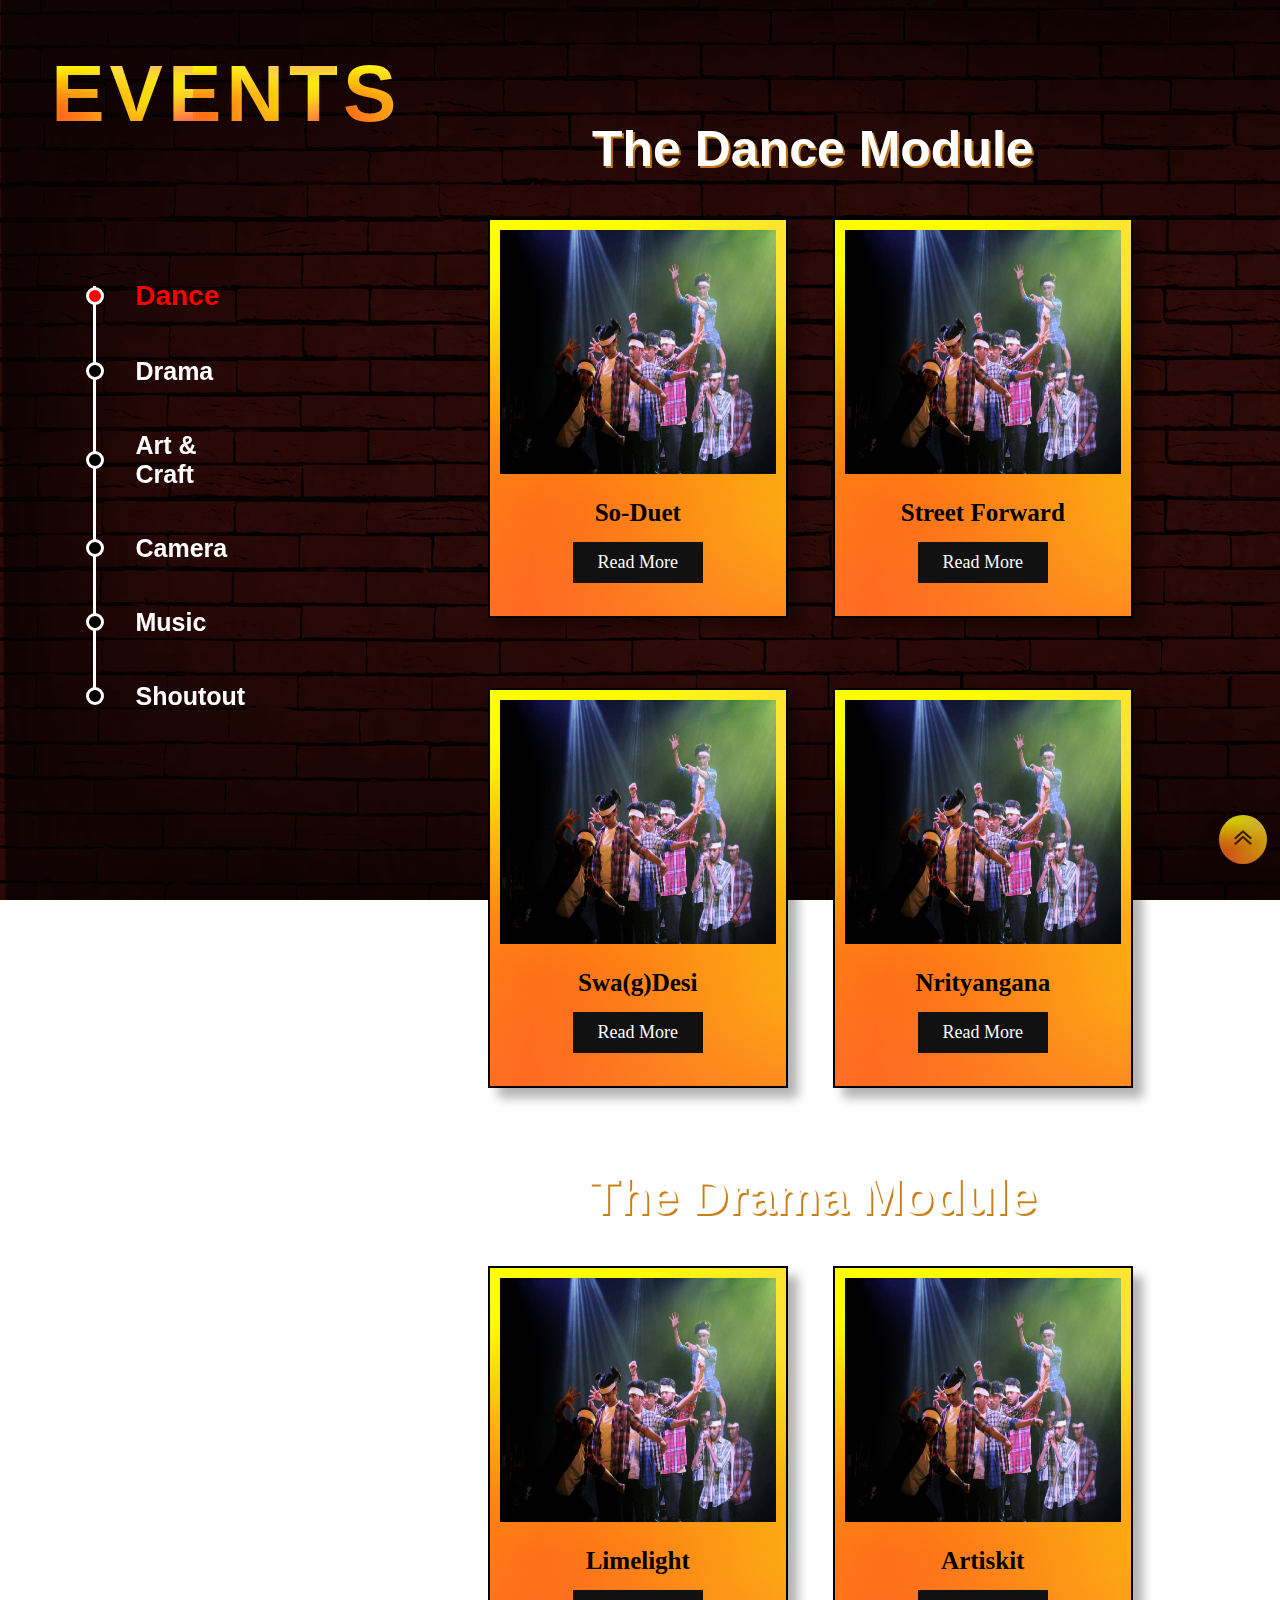
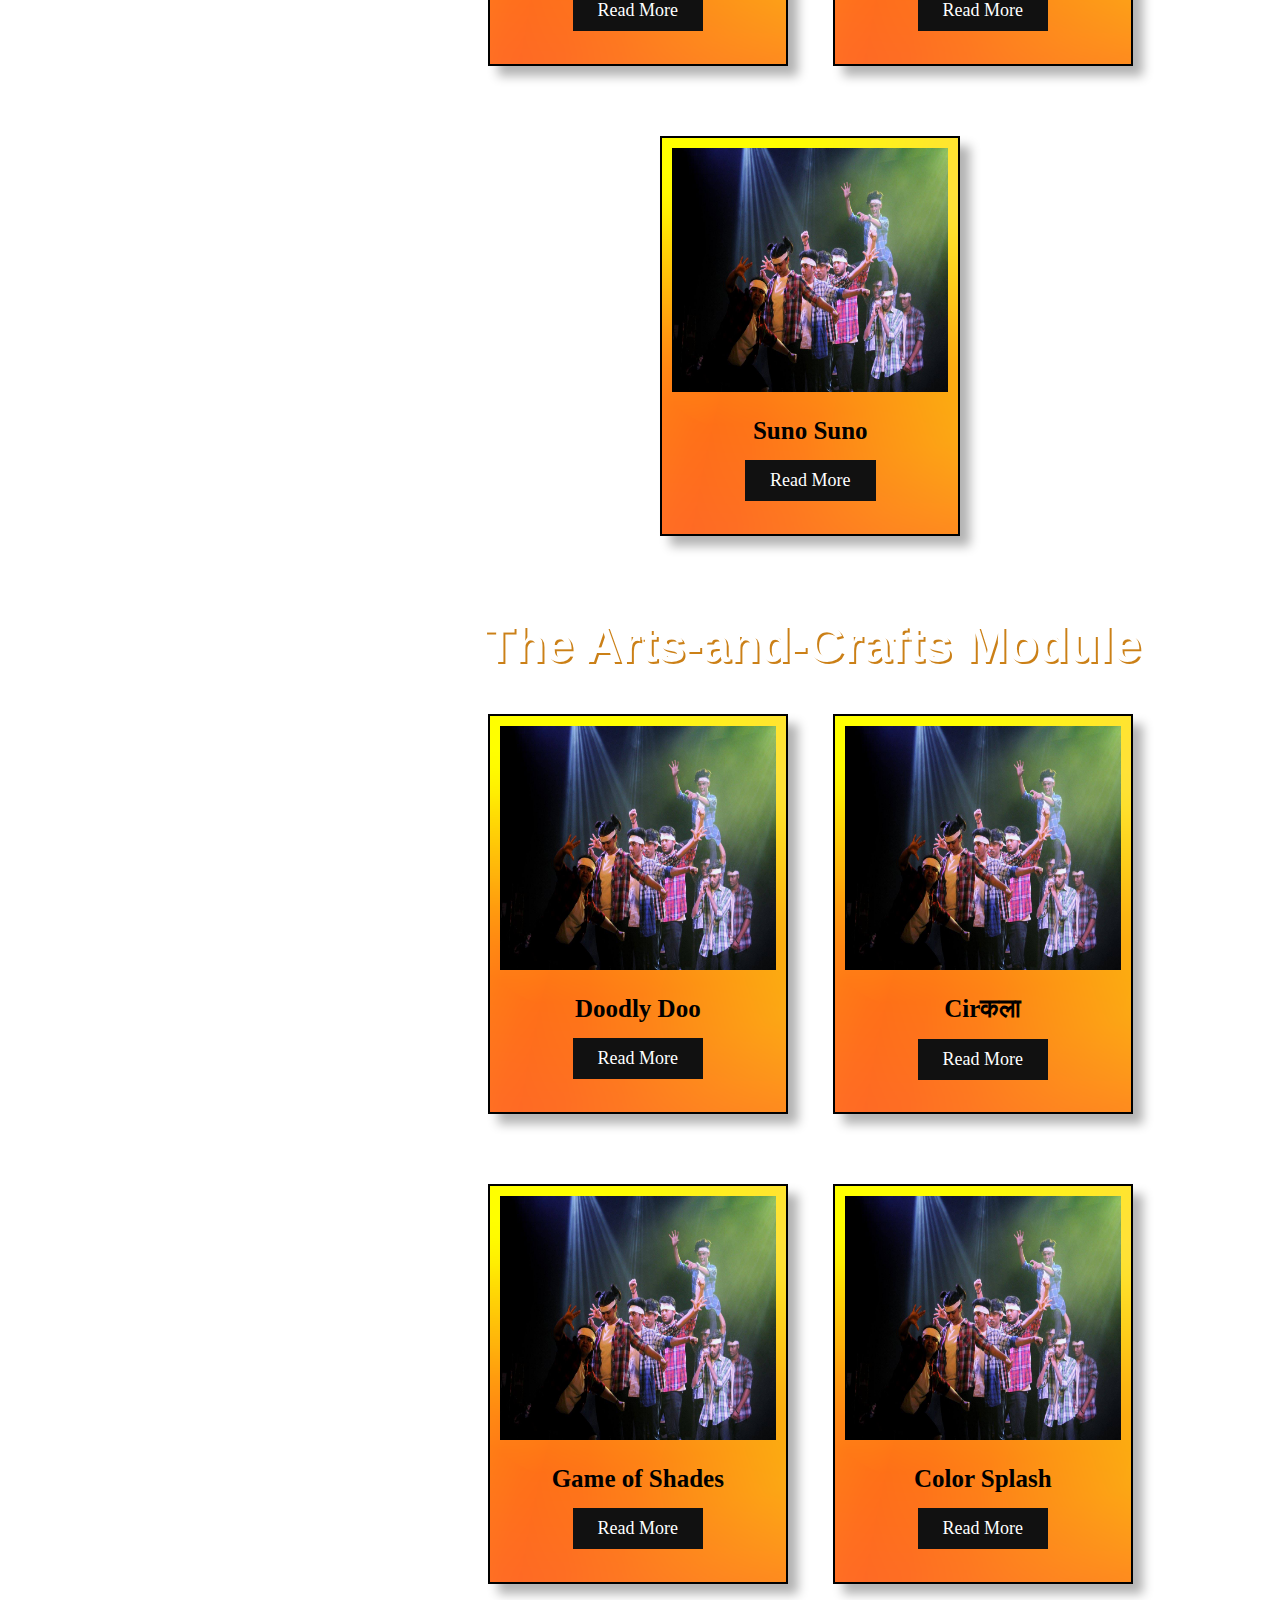
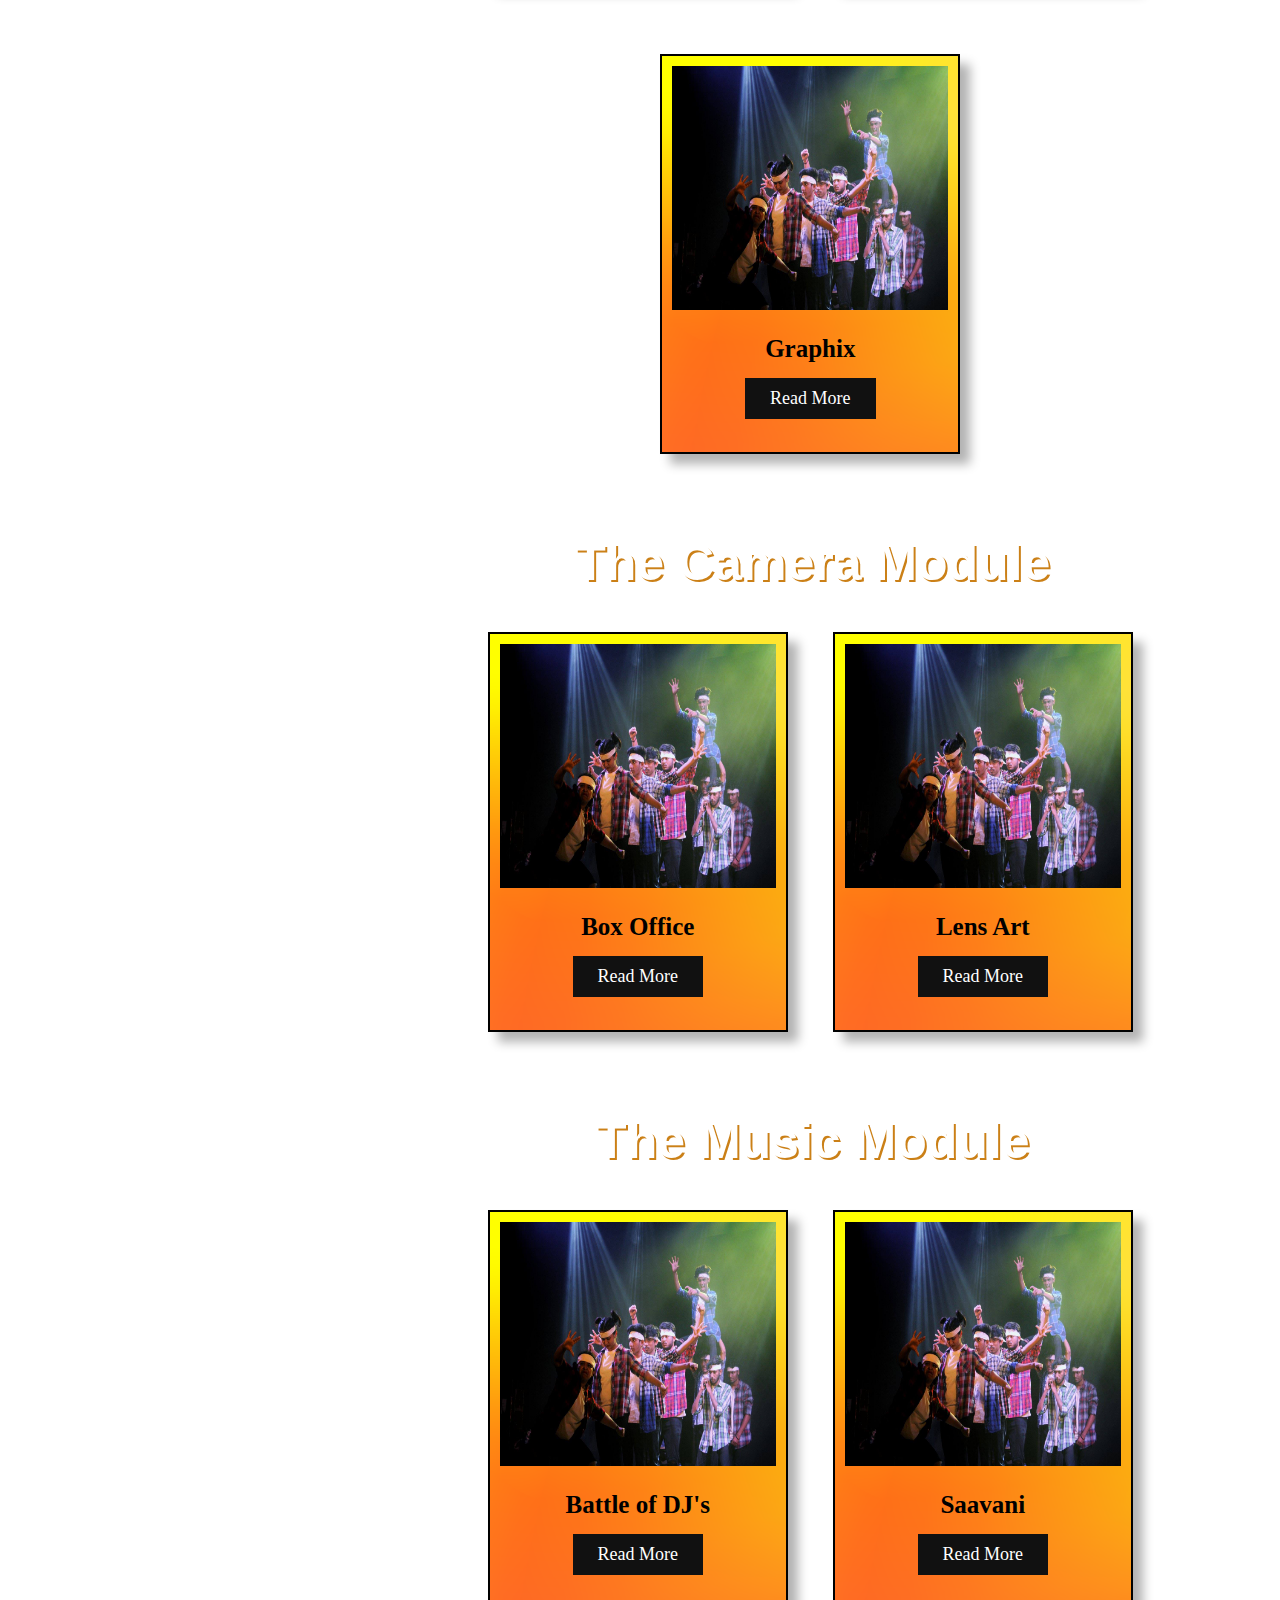
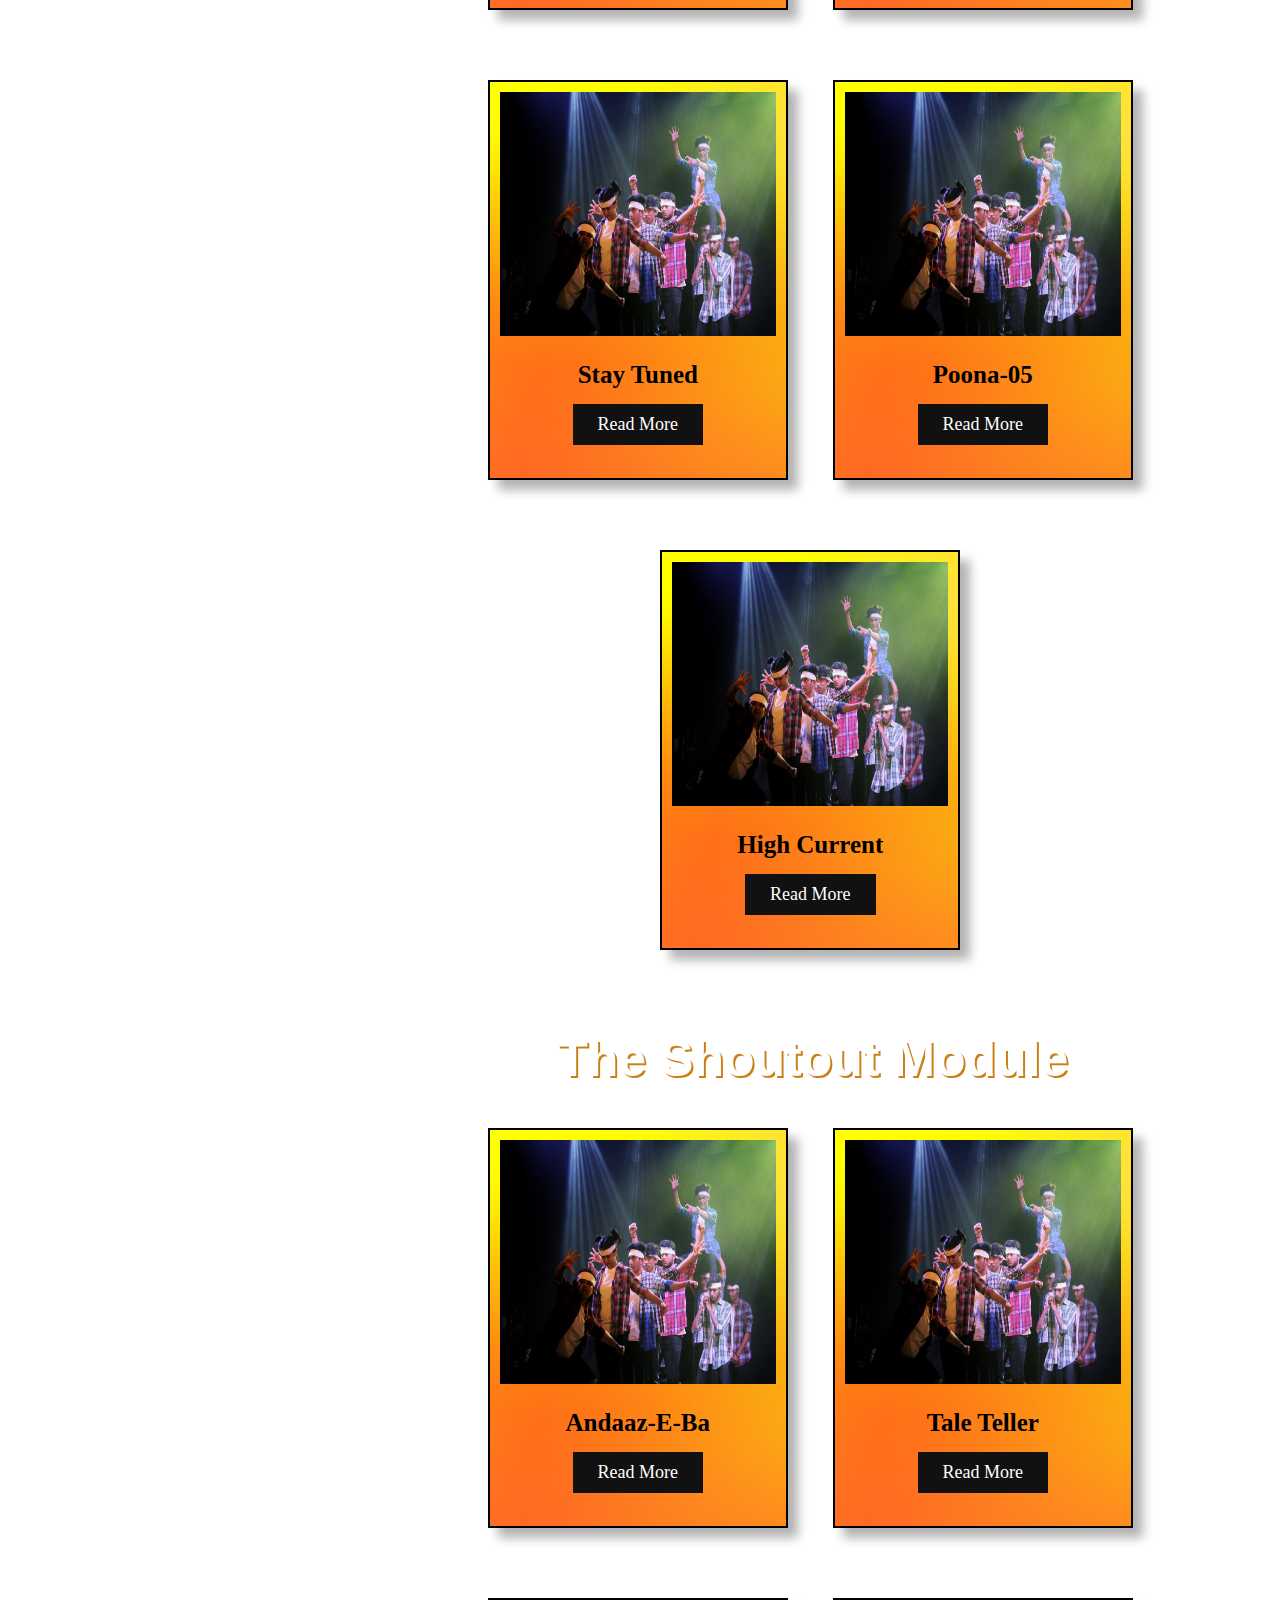
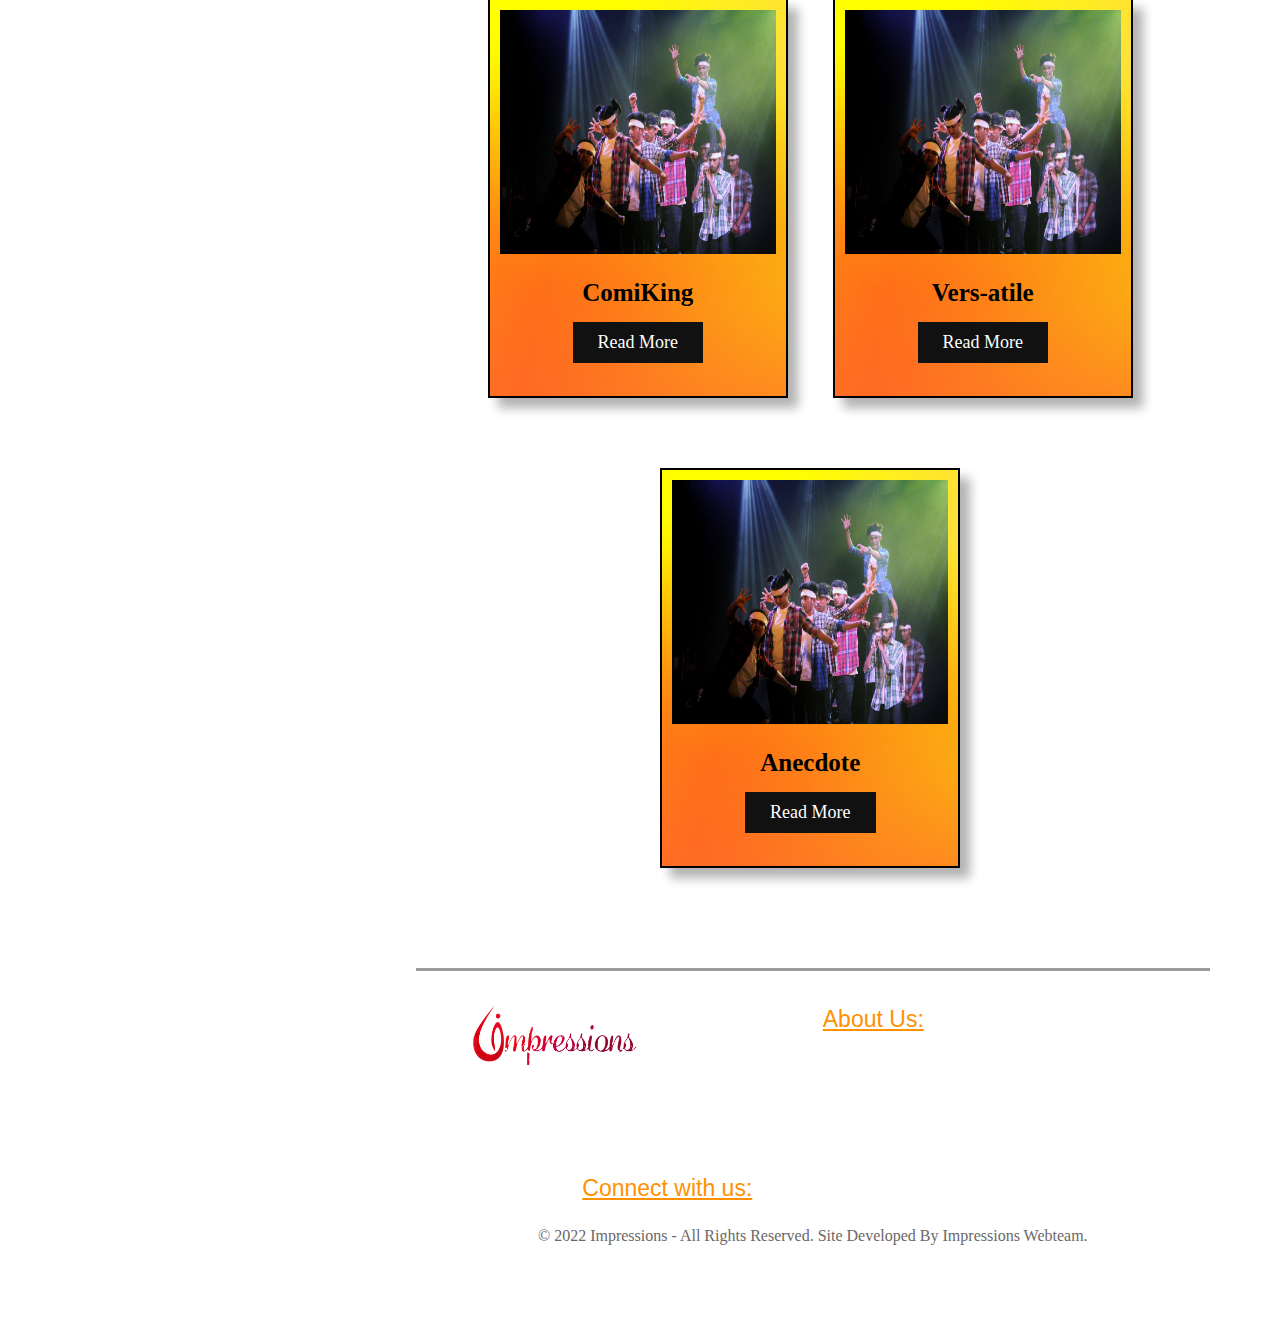
==== index.html @ 84271acc "adeed footer" ====
<!DOCTYPE html>
<html lang="en">

<head>
    <meta charset="UTF-8">
    <meta http-equiv="X-UA-Compatible" content="IE=edge">
    <meta name="viewport" content="width=device-width, initial-scale=1.0">
    <script src="jsFiles/jq.js"></script>
    <title>Events | Impressions'22 | COEP Tech</title>
    <link rel="stylesheet" href="cssFiles/preloader.css">
    <link rel="stylesheet" href="cssFiles/bg_style.css">
    <link rel="stylesheet" href="cssFiles/goToTop.css">
    <link rel="stylesheet" href="cssFiles/popup_slider.css">
</head>

<body>
    <div id="holder"></div>
    <div id="preloadLeft" class="hiding hide">
        <div class="backdrop"></div>
        <img id="fest_logo" src="images/only_logo-1.png" alt="F">
        <div class="stage_highlight"></div>
        <div class="spotlight_swivel">
            <div class="lamp"></div>
            <div class="spotlight"></div>
        </div>
        <div class="stage_floor"></div>
    </div>

    <script>
        var preeloader = document.getElementById("preloadLeft");

        window.addEventListener("load", function () {
            preeloader.style.display = "none";
        })
    </script>

    <main>
        <div class="top" id="scrollbtn" onclick="scrollToTop()">
            <img src="images/arrow-top.png" alt="" class="arrowTop">
        </div>
        <div class="leftContainer" id="blur1">
            <h1 class="titleText">EVENTS</h1>
            <div class="modules">
                <nav>
                    <ul>
                        <a href="#m1">
                            <li class="active navItm nitem1">Dance</li>
                        </a>
                        <a href="#m2">
                            <li class="navItm nitem2">Drama</li>
                        </a>
                        <a href="#m3">
                            <li class="navItm nitem3">Art & Craft</li>
                        </a>
                        <a href="#m4">
                            <li class="navItm nitem4">Camera</li>
                        </a>
                        <a href="#m5">
                            <li class="navItm nitem5">Music</li>
                        </a>
                        <a href="#m6">
                            <li class="navItm nitem6">Shoutout</li>
                        </a>
                    </ul>
                </nav>
            </div>
        </div>
        <div class="rightContainer" id="blur2">

            <div class="danceContainer">
                <p class="m4nav" id="m1"></p>
                <h1 class="modTitle">The Dance Module</h1>
                <div class="dance" id="dance">
                    <div class="card">
                        <div class="cardContent">
                            <img src="images/m2.jpg" alt="">
                            <h2>So-Duet</h2>
                            <div onclick="togglePopup(this.id)" id="SD">Read More</div>
                        </div>
                    </div>
                    <div class="card">
                        <div class="cardContent">
                            <img src="images/m2.jpg" alt="">
                            <h2>Street Forward</h2>
                            <div onclick="togglePopup(this.id)" id="SF">Read More</div>
                        </div>
                    </div>
                    <div class="card">
                        <div class="cardContent">
                            <img src="images/m2.jpg" alt="">
                            <h2>Swa(g)Desi</h2>
                            <div onclick="togglePopup(this.id)" id="SW">Read More</div>
                        </div>
                    </div>
                    <div class="card">
                        <div class="cardContent">
                            <img src="images/m2.jpg" alt="">
                            <h2>Nrityangana</h2>
                            <div onclick="togglePopup(this.id)" id="NG">Read More</div>
                        </div>
                    </div>
                </div>
            </div>

            <div class="dramaContainer">
                <p class="m4nav" id="m2"></p>
                <h1 class="modTitle">The Drama Module</h1>
                <div class="drama" id="drama">
                    <div class="card">
                        <div class="cardContent">
                            <img src="images/m2.jpg" alt="">
                            <h2>Limelight</h2>
                            <div onclick="togglePopup(this.id)" id="LL">Read More</div>
                        </div>
                    </div>
                    <div class="card">
                        <div class="cardContent">
                            <img src="images/m2.jpg" alt="">
                            <h2>Artiskit</h2>
                            <div onclick="togglePopup(this.id)" id="AS">Read More</div>
                        </div>
                    </div>
                    <div class="card">
                        <div class="cardContent">
                            <img src="images/m2.jpg" alt="">
                            <h2>Suno Suno</h2>
                            <div onclick="togglePopup(this.id)" id="SS">Read More</div>
                        </div>
                    </div>
                </div>
            </div>

            <div class="ancContainer">
                <p class="m4nav" id="m3"></p>
                <h1 class="modTitle">The Arts-and-Crafts Module</h1>
                <div class="anc" id="anc">
                    <div class="card">
                        <div class="cardContent">
                            <img src="images/m2.jpg" alt="">
                            <h2>Doodly Doo</h2>
                            <div onclick="togglePopup()">Read More</div>
                        </div>
                    </div>
                    <div class="card">
                        <div class="cardContent">
                            <img src="images/m2.jpg" alt="">
                            <h2>Cirकला</h2>
                            <div onclick="togglePopup()">Read More</div>
                        </div>
                    </div>
                    <div class="card">
                        <div class="cardContent">
                            <img src="images/m2.jpg" alt="">
                            <h2>Game of Shades</h2>
                            <div onclick="togglePopup()">Read More</div>
                        </div>
                    </div>
                    <div class="card">
                        <div class="cardContent">
                            <img src="images/m2.jpg" alt="">
                            <h2>Color Splash</h2>
                            <div onclick="togglePopup()">Read More</div>
                        </div>
                    </div>
                    <div class="card">
                        <div class="cardContent">
                            <img src="images/m2.jpg" alt="">
                            <h2>Graphix</h2>
                            <div onclick="togglePopup()">Read More</div>
                        </div>
                    </div>
                </div>
            </div>

            <div class="cameraContainer">
                <p class="m4nav" id="m4"></p>
                <h1 class="modTitle">The Camera Module</h1>
                <div class="camera" id="camera">
                    <div class="card">
                        <div class="cardContent">
                            <img src="images/m2.jpg" alt="">
                            <h2>Box Office</h2>
                            <div onclick="togglePopup()">Read More</div>
                        </div>
                    </div>
                    <div class="card">
                        <div class="cardContent">
                            <img src="images/m2.jpg" alt="">
                            <h2>Lens Art</h2>
                            <div onclick="togglePopup()">Read More</div>
                        </div>
                    </div>
                </div>
            </div>

            <div class="musicContainer">
                <p class="m4nav" id="m5"></p>
                <h1 class="modTitle">The Music Module</h1>
                <div class="music" id="music">
                    <div class="card">
                        <div class="cardContent">
                            <img src="images/m2.jpg" alt="">
                            <h2>Battle of DJ's</h2>
                            <div onclick="togglePopup()">Read More</div>
                        </div>
                    </div>
                    <div class="card">
                        <div class="cardContent">
                            <img src="images/m2.jpg" alt="">
                            <h2>Saavani</h2>
                            <div onclick="togglePopup()">Read More</div>
                        </div>
                    </div>
                    <div class="card">
                        <div class="cardContent">
                            <img src="images/m2.jpg" alt="">
                            <h2>Stay Tuned</h2>
                            <div onclick="togglePopup()">Read More</div>
                        </div>
                    </div>
                    <div class="card">
                        <div class="cardContent">
                            <img src="images/m2.jpg" alt="">
                            <h2>Poona-05</h2>
                            <div onclick="togglePopup()">Read More</div>
                        </div>
                    </div>
                    <div class="card">
                        <div class="cardContent">
                            <img src="images/m2.jpg" alt="">
                            <h2>High Current</h2>
                            <div onclick="togglePopup()">Read More</div>
                        </div>
                    </div>
                </div>
            </div>

            <div class="shoutoutContainer">
                <p class="m4nav" id="m6"></p>
                <h1 class="modTitle">The Shoutout Module</h1>
                <div class="shoutout" id="shoutout">
                    <div class="card">
                        <div class="cardContent">
                            <img src="images/m2.jpg" alt="">
                            <h2>Andaaz-E-Ba</h2>
                            <div onclick="togglePopup()">Read More</div>
                        </div>
                    </div>
                    <div class="card">
                        <div class="cardContent">
                            <img src="images/m2.jpg" alt="">
                            <h2>Tale Teller</h2>
                            <div onclick="togglePopup()">Read More</div>
                        </div>
                    </div>
                    <div class="card">
                        <div class="cardContent">
                            <img src="images/m2.jpg" alt="">
                            <h2>ComiKing</h2>
                            <div onclick="togglePopup()">Read More</div>
                        </div>
                    </div>
                    <div class="card">
                        <div class="cardContent">
                            <img src="images/m2.jpg" alt="">
                            <h2>Vers-atile</h2>
                            <div onclick="togglePopup()">Read More</div>
                        </div>
                    </div>
                    <div class="card">
                        <div class="cardContent">
                            <img src="images/m2.jpg" alt="">
                            <h2>Anecdote</h2>
                            <div onclick="togglePopup()">Read More</div>
                        </div>
                    </div>
                </div>
            </div>

            <div class="footContainer">
                <div class="footSec1Container">
                    <div class="footSec1">
                        <!-- <div class="footTitle1">Impressions</div> -->
                        <div class="footTitle1">
                            <a href="https://www.impressions2021.net/" target="_blank">
                                <img src="images/name_logo2.png" alt="">
                            </a>
                        </div>
                        <div class="footBody1">Impressions is a Cultural
                            Festival of College of Engineering, Pune.</div>
                    </div>
    
                    <div class="footSec2">
                        <div class="footTitle2">About Us:</div>
                        <div class="footBody2">
                            <li>In case of any queries, mail us at - help@xyz.com</li>
                            <li>Contact -
                            <li class="noBullets">ABC(Events Events) - 1234567890</li>
                            <li class="noBullets">XYZ(Web Head) - 1234567890</li>
                            </li>
                        </div>
                    </div>
                </div>
    
                <div class="footSec3">
                    <div class="footTitle3">Connect with us:</div>
                    <div class="footBody3">
                        <a href="https://www.instagram.com/impressions_coep/?hl=en" target="_blank"> <img
                                src="images/icons8-instagram-48.png" alt="" class="socialMedia14"></a>
                        <a href="https://www.facebook.com/impressionsCOEP/posts/coep-impressions-blog-post-on-the-power-of-music-the-college-of-engineering-pune/1716566311993994/"
                            target="_blank"> <img src="images/icons8-facebook-48.png" alt="" class="socialMedia14"></a>
                        <a href="https://twitter.com/coepimpressions" target="_blank"> <img src="images/icons8-twitter-48.png"
                                alt="" class="socialMedia14"></a>
                        <a href="https://www.linkedin.com/in/coep-impressions-ab7034125/?originalSubdomain=in"
                            target="_blank"> <img src="images/icons8-linkedin-48.png" alt="" class="socialMedia14"></a>
                        <a href="https://www.youtube.com/c/COEPImpressions" target="_blank"> <img
                                src="images/icons8-youtube-48.png" alt="" class="socialMedia14"></a>
                    </div>
                </div>
                <p class="lastLine">© 2022 Impressions - All Rights Reserved. Site Developed By Impressions Webteam.</p>
            </div>

        </div>

        <div id="popup">
            <h1 class="after" onclick="togglePopup()">+</h1>

            <div class="container">
                <h1 class="EveName" id="EveName">Event Name</h1>
                <div class="slider">

                    <div class="box1 box">
                        <div class="bg"></div>
                        <div class="details">
                            <h1>DETAILS</h1>
                            <p>
                                Lorem ipsum dolor sit amet, consectetur adipiscing
                                elit. Integer lacinia dui lectus. Donec scelerisque ipsum
                                diam, ac mattis orci pellentesque eget.
                            </p>
                            <!-- <button>Check Now</button> -->
                        </div>

                        <div class="illustration">
                            <div class="inner"></div>
                            <a href="#">Register</a>
                        </div>
                    </div>


                    <div class="box2 box">
                        <div class="bg"></div>
                        <div class="details">
                            <h1>STRUCTURE</h1>
                            <p>
                                Lorem ipsum dolor sit amet, consectetur adipiscing
                                elit. Integer lacinia dui lectus. Donec scelerisque ipsum
                                diam, ac mattis orci pellentesque eget.
                            </p>
                            <!-- <button>Check Now</button> -->
                        </div>

                        <div class="illustration">
                            <div class="inner"></div>
                            <a href="#">Register</a>
                        </div>
                    </div>

                    <div class="box3 box">
                        <div class="bg"></div>
                        <div class="details">
                            <h1>RULES</h1>
                            <p>
                                Lorem ipsum dolor sit amet, consectetur adipiscing
                                elit. Integer lacinia dui lectus. Donec scelerisque ipsum
                                diam, ac mattis orci pellentesque eget.
                            </p>
                            <!-- <button>Check Now</button> -->
                        </div>

                        <div class="illustration">
                            <div class="inner"></div>
                            <a href="#">Register</a>
                        </div>
                    </div>

                    <div class="box4 box">
                        <div class="bg"></div>
                        <div class="details">
                            <h1>CONTACT US</h1>
                            <p>
                                Lorem ipsum dolor sit amet, consectetur adipiscing
                                elit. Integer lacinia dui lectus. Donec scelerisque ipsum
                                diam, ac mattis orci pellentesque eget.
                            </p>
                            <!-- <button>Check Now</button> -->
                        </div>

                        <div class="illustration">
                            <div class="inner"></div>
                            <a href="#">Register</a>
                        </div>
                    </div>

                    <div class="box5 box">
                        <div class="bg"></div>
                        <div class="details">
                            <h1>MORE INFO</h1>
                            <p>
                                Lorem ipsum dolor sit amet, consectetur adipiscing
                                elit. Integer lacinia dui lectus. Donec scelerisque ipsum
                                diam, ac mattis orci pellentesque eget.
                            </p>
                            <!-- <button>Check Now</button> -->
                        </div>

                        <div class="illustration">
                            <div class="inner"></div>
                            <a href="#">Register</a>
                        </div>
                    </div>

                </div>

                <svg xmlns="http://www.w3.org/2000/svg" class="prev" width="56.898" height="91" viewBox="0 0 56.898 91">
                    <path d="M45.5,0,91,56.9,48.452,24.068,0,56.9Z" transform="translate(0 91) rotate(-90)"
                        fill="#fff" />
                </svg>
                <svg xmlns="http://www.w3.org/2000/svg" class="next" width="56.898" height="91" viewBox="0 0 56.898 91">
                    <path d="M45.5,0,91,56.9,48.452,24.068,0,56.9Z" transform="translate(56.898) rotate(90)"
                        fill="#fff" />
                </svg>
                <div class="trail">
                    <div class="box1 active">Details</div>
                    <div class="box2">Structure</div>
                    <div class="box3">Rules</div>
                    <div class="box4">Contact</div>
                    <div class="box5">More Info</div>
                </div>
            </div>
            <!-- <div id="popup">
            <h1 class="after" onclick="togglePopup()">+</h1>
            <h2>Lorem ipsum dolor sit amet consectetur adipisicing elit. Rerum aut odio autem quia, iure qui vitae
                asperiores ullam iste necessitatibus.</h2>
            <p>Lorem ipsum dolor sit amet consectetur adipisicing elit. Dicta voluptate corporis officiis saepe vel, quam
                distinctio numquam libero exercitationem. Cum aspernatur corrupti dolorum optio harum aliquam iste veniam
                alias, quis perferendis odio rem eligendi ad vitae. Ode eligendi dolores
                ratione vero libero temporibus expedita reprehenderit?</p>
            <a href="#">Register</a>
        </div> -->

    </main>

    <script src="https://s3-us-west-2.amazonaws.com/s.cdpn.io/16327/gsap-latest-beta.min.js"></script>
    <script src="https://s3-us-west-2.amazonaws.com/s.cdpn.io/16327/CSSRulePlugin3.min.js"></script>

    <script src="jsFiles/navBar.js"></script>
    <script src="jsFiles/poppup.js"></script>
    <script src="jsFiles/scrolup.js"></script>
    <script src="jsFiles/slider.js"></script>
</body>

</html>
---- cssFiles/preloader.css ----
#preloadLeft {
    position: fixed;
    width: 100%;
    height: 100%;
    background-image: url("../images/Page1.svg");
    background-size: cover;
    z-index: 10000;
}

#preload.hiding {
    animation: fadeOut 1s;
}

.backdrop {
    position: absolute;
    top: 0;
    left: 0;
    width: 100%;
    height: 100%;
    overflow: hidden;
    background: #000000;
}

.stage_highlight {
    position: absolute;
    top: 45%;
    left: 25%;
    width: 50%;
    height: 20%;
    overflow: hidden;
    background-image: radial-gradient(ellipse closest-side at 50% 82%, rgba(151, 151, 190, 0.5), rgba(255, 255, 255,0) 90%);
    animation: move_highlight 4.5s linear infinite;
}

.spotlight_swivel {
    animation: rotate_spotlight 4.5s linear infinite;
}

.lamp {
    position: absolute;
    width: 35vh;
    height: 160vh;
    background-image: radial-gradient(ellipse, rgba(197, 107, 219, 0.4), rgba(232, 132, 228, 0.12) 20%, rgba(0, 0, 0, 1) 25%, rgba(0, 0, 0, 1) 35%);
    top: -90vh;
    left: 50%;
    transform: translateX(-50%) perspective(24vh) rotateX(45deg);
}

*/
.spotlight {
    opacity: 0.7;
    transform: scale(1.5,3);
    position: absolute;
    top: -20vh;
    left: calc(50% - 75vh);
}

#fest_logo {
    position: absolute;
    max-width: 160px;
    left: 50%;
    top: 46%;
    transform: translate(-50%, -50%);
    background-blend-mode: multiply;
}

@keyframes rotate_spotlight {
    0% {
        transform: rotate(0deg) scaleY(1.1) translateY(0);
    }
    25% {
        transform: rotate(-7deg) scaleY(1.0) translateY(-1.3vh);
    }
    50% {
        transform: rotate(0deg) scaleY(1.1) translateY(0);
    }
    75% {
        transform: rotate(7deg) scaleY(1.0) translateY(-1.3vh);
    }
    100% {
        transform: scaleY(1.1);
    }
}

@keyframes move_highlight {
    0% {
        transform: translateX(0);
    }
    25% {
        transform: translateX(11vh);
    }
    50% {
        transform: translateX(0);
    }
    75% {
        transform: translateX(-11vh);
    }
}


@-webkit-keyframes fadeOut {
    from {opacity: 1;}
    to {opacity: 0;}
}

@keyframes fadeOut {
    from {opacity: 1;}
    to {opacity: 0;}
}
---- cssFiles/bg_style.css ----
* {
    margin: 0;
    padding: 0;
    box-sizing: border-box;
    scroll-behavior: smooth;
}

body {
    background-color: rgb(231, 231, 255);
    background: url(../images/bgimg1.png);
    background-repeat: no-repeat;
    background-size: cover;
    background-attachment: fixed;
}

/* #holder {
    position: fixed;
    top: 0;
    left: 0;
    width: 100%;
    height: 100%;
    overflow: hidden;
    z-index: -100;
} */

main{
    display: flex;
    flex-direction: row;
}

.leftContainer{
    height: 100vh;
    width: 27%;
    position: fixed;
    display: flex;
    flex-direction: column;
    align-items: center;
    justify-content: center;
    /* background-color: rgb(37, 37, 37); */
}

.rightContainer{
    width: 73%;
    margin-left: 27%;
    display: flex;
    flex-direction: column;
    flex-wrap: wrap;
    align-items: center;
    justify-content: center;
    /* background-color: rgb(32, 30, 30); */
    padding: 70px;
}

.rightContainer>div{
    display: flex;
    flex-direction: column;
    flex-wrap: wrap;
    align-items: center;
    justify-content: center;
}

.rightContainer>div>div{
    display: flex;
    flex-direction: row;
    flex-wrap: wrap;
    align-items: center;
    justify-content: center;
}

h1.titleText {
    position: absolute;
    top: 6vh;
    left: 4vw;
    font-family: 'Franklin Gothic Medium', 'Arial Narrow', Arial, sans-serif;
    font-size: 80px;
    letter-spacing: 5px;
    line-height: 80px;
    /* background: url('https://thumbs.dreamstime.com/b/tropical-flower-pattern-seamless-flowers-blossom-flowers-nature-background-vector-illustration-61142748.jpg'); */
    background: url(../images/Page4.svg);
    /* background-size: auto 200%; */
    background-size: contain;
    background-clip: text;
    -webkit-background-clip: text;
    -webkit-text-fill-color: transparent;
    animation: shine 8s linear infinite;
}

@keyframes shine {
    from {
        background-position: center 0;
    }

    to {
        background-position: center 200%;
    }
}

.leftContainer a{
    text-decoration: none;
}

.leftContainer ul{
    width: min-content;
    list-style: none;
    padding-left: 35px;
    position: relative;
    top: 5vh;
}

.leftContainer ul:after{
    content: "";
    position: absolute;
    width: 3px;
    height: 95%;
    left: 0px;
    top: 2.5%;
    background: white;
}

.leftContainer ul a li::before{
    content: "";
    position: absolute;
    background: black;
    width: 12px;
    height: 12px;
    left: -44px;
    top: 50%;
    transform: translateY(-50%);
    border-radius: 50%;
    border: 3px solid white;
    z-index: 1;
}

.leftContainer ul a li.active{
    font-size: 28px;
}


.leftContainer ul li{
    position: relative;
    color: white;
    font-family: 'Trebuchet MS', 'Lucida Sans Unicode', 'Lucida Grande', 'Lucida Sans', Arial, sans-serif;
    font-size: 25px;
    font-weight: 700;
    padding: 5px;
    margin: 35px 2px;
    cursor: pointer;
}

.leftContainer ul li:after{
    content: "";
    position: absolute;
    bottom: -5px;
    left: -30%;
    width: 140%;
    /* border-top: 2px solid rgba(255, 255, 255, 0.474); */
}

.leftContainer ul li.active, .leftContainer ul li:hover{
    color: red;
}

.leftContainer ul li.active{
    font-size: 26px;
}

.leftContainer ul a li.active::before{
    background: red;
}

.modTitle{
    font-size: 50px;
    font-family: 'Trebuchet MS', 'Lucida Sans Unicode', 'Lucida Grande', 'Lucida Sans', Arial, sans-serif;
    color: white;
    margin-top: 25px;
    text-shadow: 
      2px 2px 0px #c8790af1;
}

.m4nav{
    margin-bottom: 25px;
}


.card .cardContent {
    position: relative;
    display: flex;
    align-items: center;
    flex-direction: column;
    /* background: repeating-linear-gradient(135deg, #f6d900, red 1px, #d4cd96); */
    height: 400px;
    width: 300px;
    margin: 40px 25px 30px 20px;
    background: url(../images/Page4.svg);
    background-size: cover;
    background-repeat: no-repeat;
    border: 2px solid black;
    box-shadow: 10px 10px 10px rgba(0, 0, 0, 0.3);
    transition: all 0.7s ease;
    padding: 10px;
}

.cardContent:hover{
    transform: scale(1.08);
}

.card .cardContent h2 {
    font-family: 'Times New Roman', Times, serif;
    color: black;
    padding: 5px;
    font-size: 25px;
    font-weight: 600;
    margin-top: 20px;
}

.cardContent img {
    /* border-radius: 15px 15px 0 0; */
    width: 100%;
    height: 65%;
}

.cardContent div {
    font-size: 18px;
    position: relative;
    padding: 10px 25px;
    display: inline-block;
    margin-top: 10px;
    text-decoration: none;
    color: #fff;
    background: #111;
    cursor: pointer;
}

.cardContent div:hover{
    color: red;
    
}



/* popup */

#drama.active, #dance.active, #music.active, #anc.active, #blur1.active, #blur2.active{
    filter: blur(20px);
    user-select: none;
    pointer-events: none;
}

#popup {
    position: fixed;
    top: 0%;
    left: 50%;
    transform: translate(-50%, -50%);
    width: 80vw;
    height: 80vh;
    /* padding: 50px; */
    box-shadow: 0 5px 30px rgba(0, 0, 0, 0.3);
    background: white;
    color: white;
    background: linear-gradient(45deg, #101010, #2c3e50);
    visibility: hidden;
    opacity: 0;
    transition: 0.5s;
    overflow: hidden;
    z-index: 5;
    display: flex;
    flex-direction: column;
    align-items: center;
    justify-content: center;
}

#popup::before {
    position: absolute;
    top: -50px;
    right: -50px;
    content: '';
    width: 100px;
    height: 100px;
    background-color: rgba(255, 255, 255, 0.2);
    transform: rotate(45deg);
    z-index: 1;
}

#popup .after {
    position: absolute;
    top: -8px;
    right: 8px;
    font-size: 50px;
    transform: rotate(45deg);
    z-index: 2;
    cursor: pointer;
    font-weight: 500;
}

#popup.active {
    top: 50%;
    visibility: visible;
    opacity: 1;
    transition: 1s;
}

#popup a {
    text-align: center;
    font-size: 20px;
    font-weight: 700;
    position: relative;
    padding: 12px 30px;
    display: inline-block;
    margin-top: 50px;
    text-decoration: none;
    color: black;
    background: rgb(255, 255, 255);
}

/* responsive */
@media (max-width: 1250px) {
    h1.titleText {
        position: absolute;
        top: 2vh;
        left: 2vw;
    }
}

@media (max-width: 1050px) {
    h1.titleText {
        position: absolute;
        top: 2vh;
        left: 1vw;
        font-size: 75px;
    }
}

@media (max-width: 950px) {
    main{
        display: flex;
        flex-direction: column;
    }
    
    .leftContainer{
        height: 100vh;
        width: 100%;
        position: relative;
    }
    
    .rightContainer{
        width: 100%;
        margin-left: 0%;
        padding: 10px;
    }

    h1.titleText {
        position: absolute;
        top: 12vh;
        left: 0;
        width: 100%;
        text-align: center;
    }

    .modTitle{
        width: 100%;
        text-align: center;
        font-size: 45px;
        font-family: 'Trebuchet MS', 'Lucida Sans Unicode', 'Lucida Grande', 'Lucida Sans', Arial, sans-serif;
        color: white;
        margin-top: 45px;
        margin-bottom: 10px;
    }

    .m4nav{
        margin-bottom: 45px;
    }
    
    .card .cardContent {
        margin: 20px 25px 30px 25px;
        height: 380px;
        width: 270px;
    }
}

/* scrollbar */



body::-webkit-scrollbar-track
{
	box-shadow: inset 0 0 6px rgba(0,0,0,0.3);
	background-color: #F5F5F5;
}

body::-webkit-scrollbar
{
	width: 10px;
	background-color: #F5F5F5;
}

body::-webkit-scrollbar-thumb
{
	background-color: #2b0606;
	border: 1px solid #210e0e;
}

/* footer */

.footContainer {
    padding: 25px 30px 10px 30px;
    margin-top: 70px;
    list-style: circle;
    color: white;
    border-top: 3px solid rgb(158, 155, 155);
    display: flex;
}

.footSec1Container {
    display: flex;
    flex-wrap: wrap;
    align-items: center;
    justify-content: space-between;
    margin-bottom: 50px;
}

.footSec1{
    margin-right: 20px;
}

.footSec1,
.footSec2 {
    width: 45%;
}

.footTitle1 img {
    max-width: 50%;
    max-height: 20%;
    object-fit: contain;
    cursor: pointer;
}

.footTitle2,
.footTitle3 {
    color: rgb(255, 145, 0);
    font-size: 23px;
    font-weight: 300;
    margin: 10px 0;
    font-family: 'Exo 2', sans-serif;
    text-decoration: underline;
}

.footSec3{
    display: flex;
    align-items: center;
    justify-content: center;
    flex-direction: column;
    margin-bottom: 15px;
}

p.lastLine{
    color: #6a6767;
}

.footTitle3{
    margin-right: 40px;
}

.footBody3 img {
    width: 37px;
    margin: 2px 5px;
}

.noBullets {
    list-style: none;
    margin-left: 50px;
}

@media (max-width: 1200px) {

    .footSec1,
    .footSec2 {
        width: 45%;
    }

    .footContainer {
        padding: 22px 30px;
    }

    #aboutUs {
        font-size: 15px;
    }

    .footBody3 img {
        width: 33px;
    }

    /* .footTitle1 {
        font-size: 40px;
    } */

    .footTitle2,
    .footTitle3 {
        font-size: 20px;
    }
}

@media (max-width: 745px) {

    .footSec1,
    .footSec2 {
        width: 45%;
    }

    .footSec1{
        margin-right: 0px;
    }

    .footContainer {
        padding: 15px 15px;
        display: flex;
        flex-direction: column;
        align-items: center;
    }

    #aboutUs {
        font-size: 14px;
        line-height: 25px;
    }

    .footBody3 img {
        width: 30px;
    }

    /* .footTitle1 {
        font-size: 35px;
    } */

    .footTitle2,
    .footTitle3 {
        font-size: 18px;
    }

    .footTitle3{
        margin-right: 0px;
    }

    .footSec1Container {
        display: flex;
        flex-wrap: wrap;
        flex-direction: column;
        align-items: center;
    }

    .footSec1,
    .footSec2 {
        width: 95%;
        margin-bottom: 25px;
    }
}
---- cssFiles/goToTop.css ----
.top {
    position: fixed;
    z-index: 100;
    right: 1%;
    bottom: 4%;
    background: url(../images/Page4.svg);
    background-size: cover;
    background-repeat: no-repeat;
    border: none;
    opacity: 0.8;
    padding: 15px;
    -webkit-border-radius: 50%;
    -moz-border-radius: 50%;
    border-radius: 50%;
    box-shadow: 0 14px 28px rgba(0, 0, 0, 0.2);
    text-decoration: none;
    cursor: pointer;
}

.arrowTop{
    width: 18px;
    height: 15px;
}
---- cssFiles/popup_slider.css ----
.container {
    position: relative;
    overflow: hidden;
    width: 100%;
    height: 100%;
}
@media only screen and (max-width: 1000px) {
    .container {
        border-radius: 0;
   }
}
.slider {
    display: flex;
    width: 500%;
    height: 100%;
    transition: all 0.25s ease-in;
    transform: translateX(0);
}
@media only screen and (max-width: 1000px) {
    .slider {
        height: 100vh;
   }
}
.slider .box {
    height: 100%;
    width: 100%;
    display: grid;
    grid-template-columns: repeat(2, 1fr);
    align-items: center;
    overflow: hidden;
    position: relative;
}
@media only screen and (max-width: 650px) {
    .slider .box {
        grid-template-columns: 1fr;
        grid-template-rows: repeat(2, 1fr);
   }
}
.slider .box .bg {
    /* padding: 2rem; */
    background-color: rgba(0, 0, 0, .2);
    width: 65%;
    transform: skewX(7deg);
    position: absolute;
    height: 100%;
    left: -10%;
    padding-left: 20rem;
    transform-origin: 0 100%;
}
@media only screen and (max-width: 800px) {
    .slider .box .bg {
        width: 65%;
   }
}
@media only screen and (max-width: 650px) {
    .slider .box .bg {
        width: 100%;
        left: 0;
        bottom: 0;
        height: 54%;
        transform: skewX(0deg);
   }
}
/* .slider .box .bg::before {
    content: "";
    width: 100%;
    height: 100%;
    position: absolute;
    left: 0;
    top: 0;
    background-color: inherit;
    pointer-events: none;
    transform: skewX(10deg);
} */
@media only screen and (max-width: 650px) {
    .slider .box .bg::before {
        width: 120%;
        bottom: 0;
        transform: skewX(0deg);
   }
}
.slider .box .details {
    padding: 5rem;
    padding-left: 10rem;
    padding-right: 0rem;
    z-index: 100;
    grid-column: 1 / span 1;
    grid-row: -1;
}
@media only screen and (max-width: 650px) {
    .slider .box .details {
        grid-row: 2 / span 1;
        grid-column: -1;
        text-align: center;
        padding: 2rem;
        transform: translateY(-9rem);
   }
}
.slider .box .details h1 {
    font-size: 3rem;
    font-weight: 700;
    margin-bottom: 1rem;
}
.slider .box .details p {
    display: inline-block;
    font-size: 1.2rem;
    color: #b5b4b4;
    margin-bottom: 2rem;
    margin-right: 5rem;
}
@media only screen and (max-width: 800px) {
    .slider .box .details p {
        margin-right: 0;
   }
}
.slider .box .details button {
    padding: 1rem 3rem;
    color: black;
    font-size: 25px;
    border-radius: 1rem;
    margin-top: 4rem;
    outline: none;
    border: none;
    cursor: pointer;
    transition: all 0.3s ease;
}
.slider .box .details button:hover {
    opacity: 0.8;
}
.slider .box .details button:focus {
    outline: none;
    border: none;
}

.slider .illustration {
    /* grid-column: -2;
    grid-row: -1; */
    display: flex;
    flex-direction: column;
    align-items: center;
    justify-content: center;
}
@media only screen and (max-width: 650px) {
    .slider .illustration {
        /* grid-row: 1 / span 1; */
        /* grid-column: -1; */
        display: flex;
        justify-content: center;
        align-items: center;
   }
}
.slider .illustration div {
    height: 16rem;
    width: 15rem;
    /* border-radius: 1rem; */
    background: url(../images/Page4.svg);
    background-size: cover;
    background-repeat: no-repeat;
    position: relative;
    /* transform: skewX(-10deg); */
}

.slider .illustration a {
    text-align: center;
    font-size: 20px;
    font-weight: 700;
    position: relative;
    padding: 12px 30px;
    display: inline-block;
    margin-top: 20px;
    text-decoration: none;
    color: black;
    background: rgb(255, 255, 255);
    border: 7px double black;
}

.slider .illustration a:hover {
    color: red !important;
}

@media only screen and (max-width: 800px) {
    .slider .illustration div {
        height: 20rem;
        width: 15rem;
   }
}
.slider .illustration div::after, .slider .illustration div::before {
    content: "";
    position: absolute;
    height: 100%;
    width: 100%;
    border-radius: 3rem;
    top: 0;
    left: 0;
}
.slider .illustration div::after {
    transform: translate(4rem, -1rem);
}
.slider .illustration div::before {
    transform: translate(2rem, -2rem);
}
.prev, .next, .trail {
    z-index: 10000;
    position: absolute;
}
.prev, .next {
    width: 2rem;
    cursor: pointer;
    opacity: 0.4;
    transition: all 0.3s ease;
}
@media only screen and (max-width: 650px) {
    .prev, .next {
        display: none;
   }
}
.prev:hover, .next:hover {
    opacity: 1;
}
.prev {
    top: 50%;
    left: 2%;
    transform: translateY(-50%);
}
.next {
    top: 50%;
    right: 2%;
    transform: translateY(-50%);
}
.trail {
    bottom: 5%;
    left: 50%;
    transform: translateX(-50%);
    width: 80%;
    display: grid;
    grid-template-columns: repeat(5, 1fr);
    gap: 3rem;
    text-align: center;
    font-size: 1rem;
}
@media only screen and (max-width: 650px) {
    .trail {
        width: 90%;
        bottom: 13%;
   }
}
.trail div {
    padding: 0.8rem;
    border-top: 3px solid #fff;
    cursor: pointer;
    opacity: 0.3;
    transition: all 0.3s ease;
}
.trail div:hover {
    opacity: 0.8;
}
@media only screen and (max-width: 650px) {
    .trail div {
        padding: 1rem;
   }
}
.active {
    opacity: 1 !important;
}

.EveName{
    position: absolute;
    left: 40px;
    top: 25px;
    font-size: 40px;
    font-family: cursive;
    color: transparent;
    background: url(../images/Page4.svg);
    background-size: contain;
    background-clip: text;
    -webkit-background-clip: text;
    -webkit-text-fill-color: transparent;
}

@media (max-width: 1300px) {
    
}
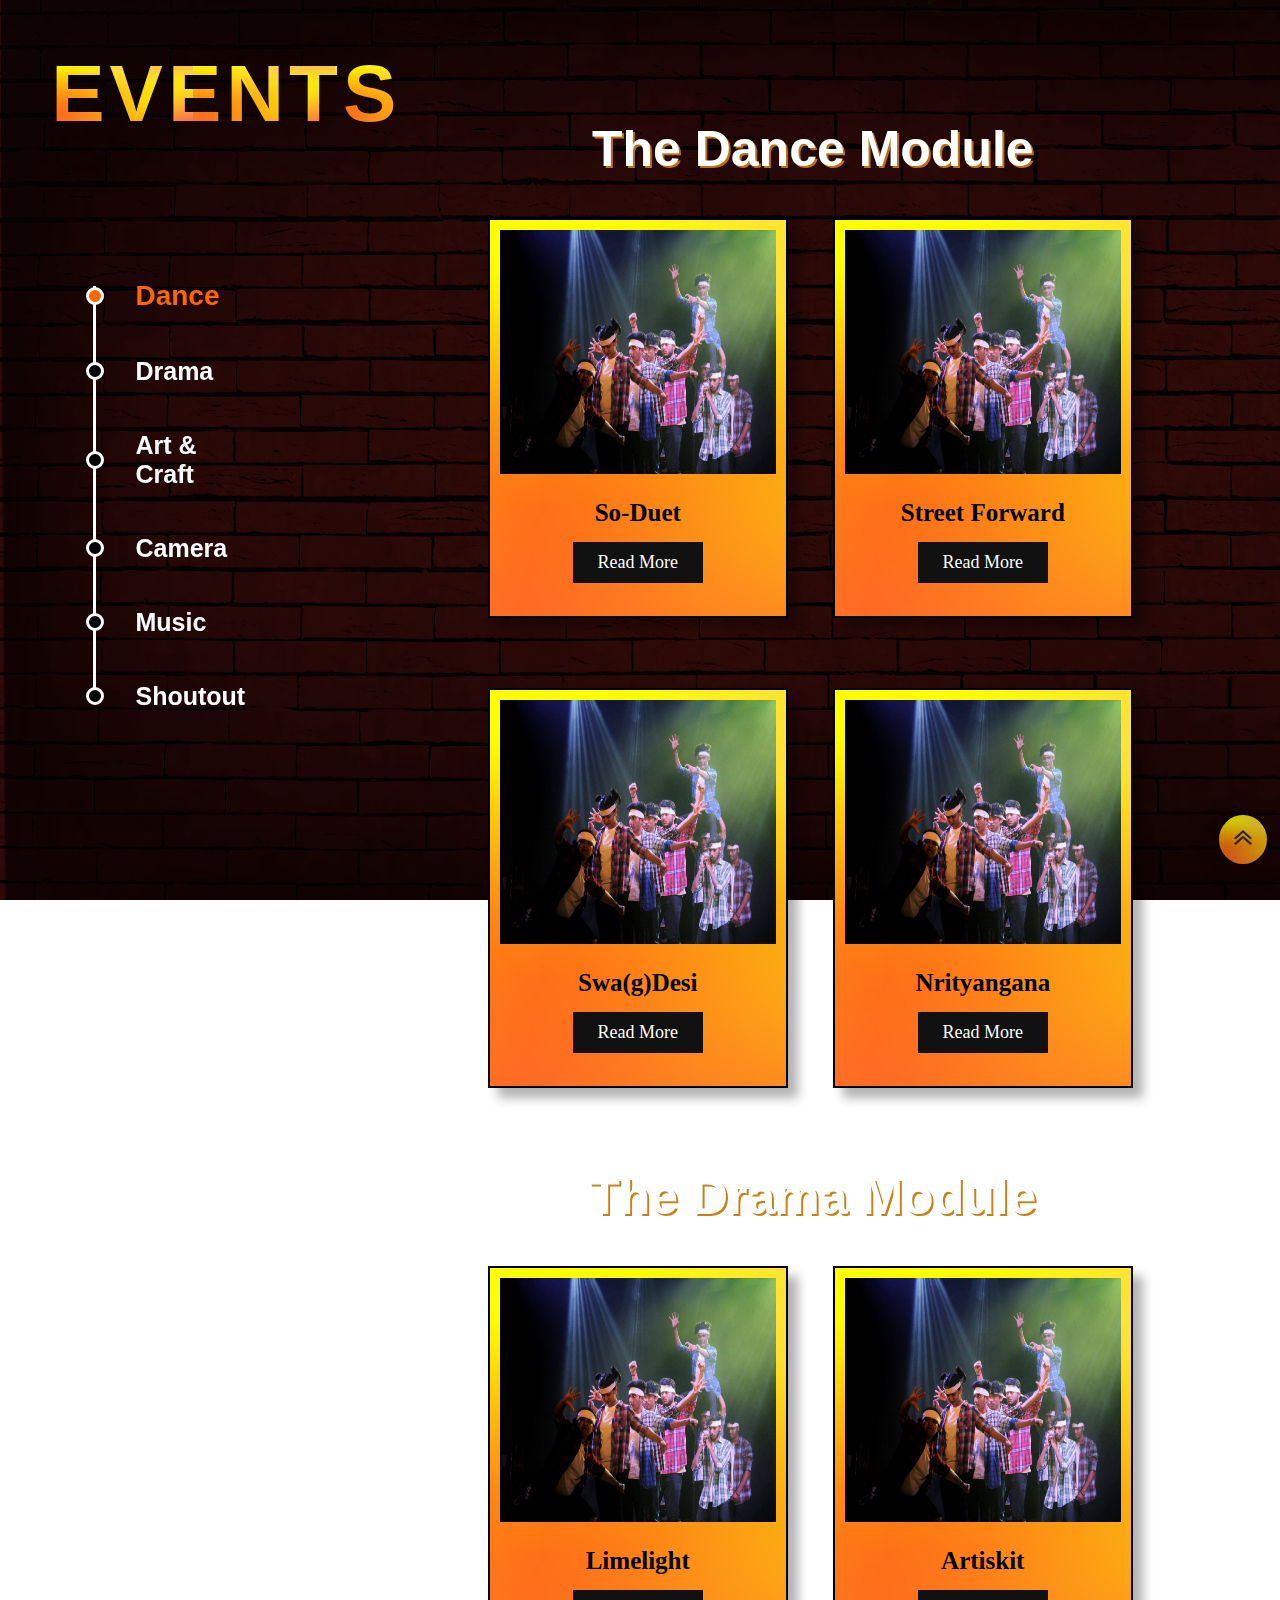
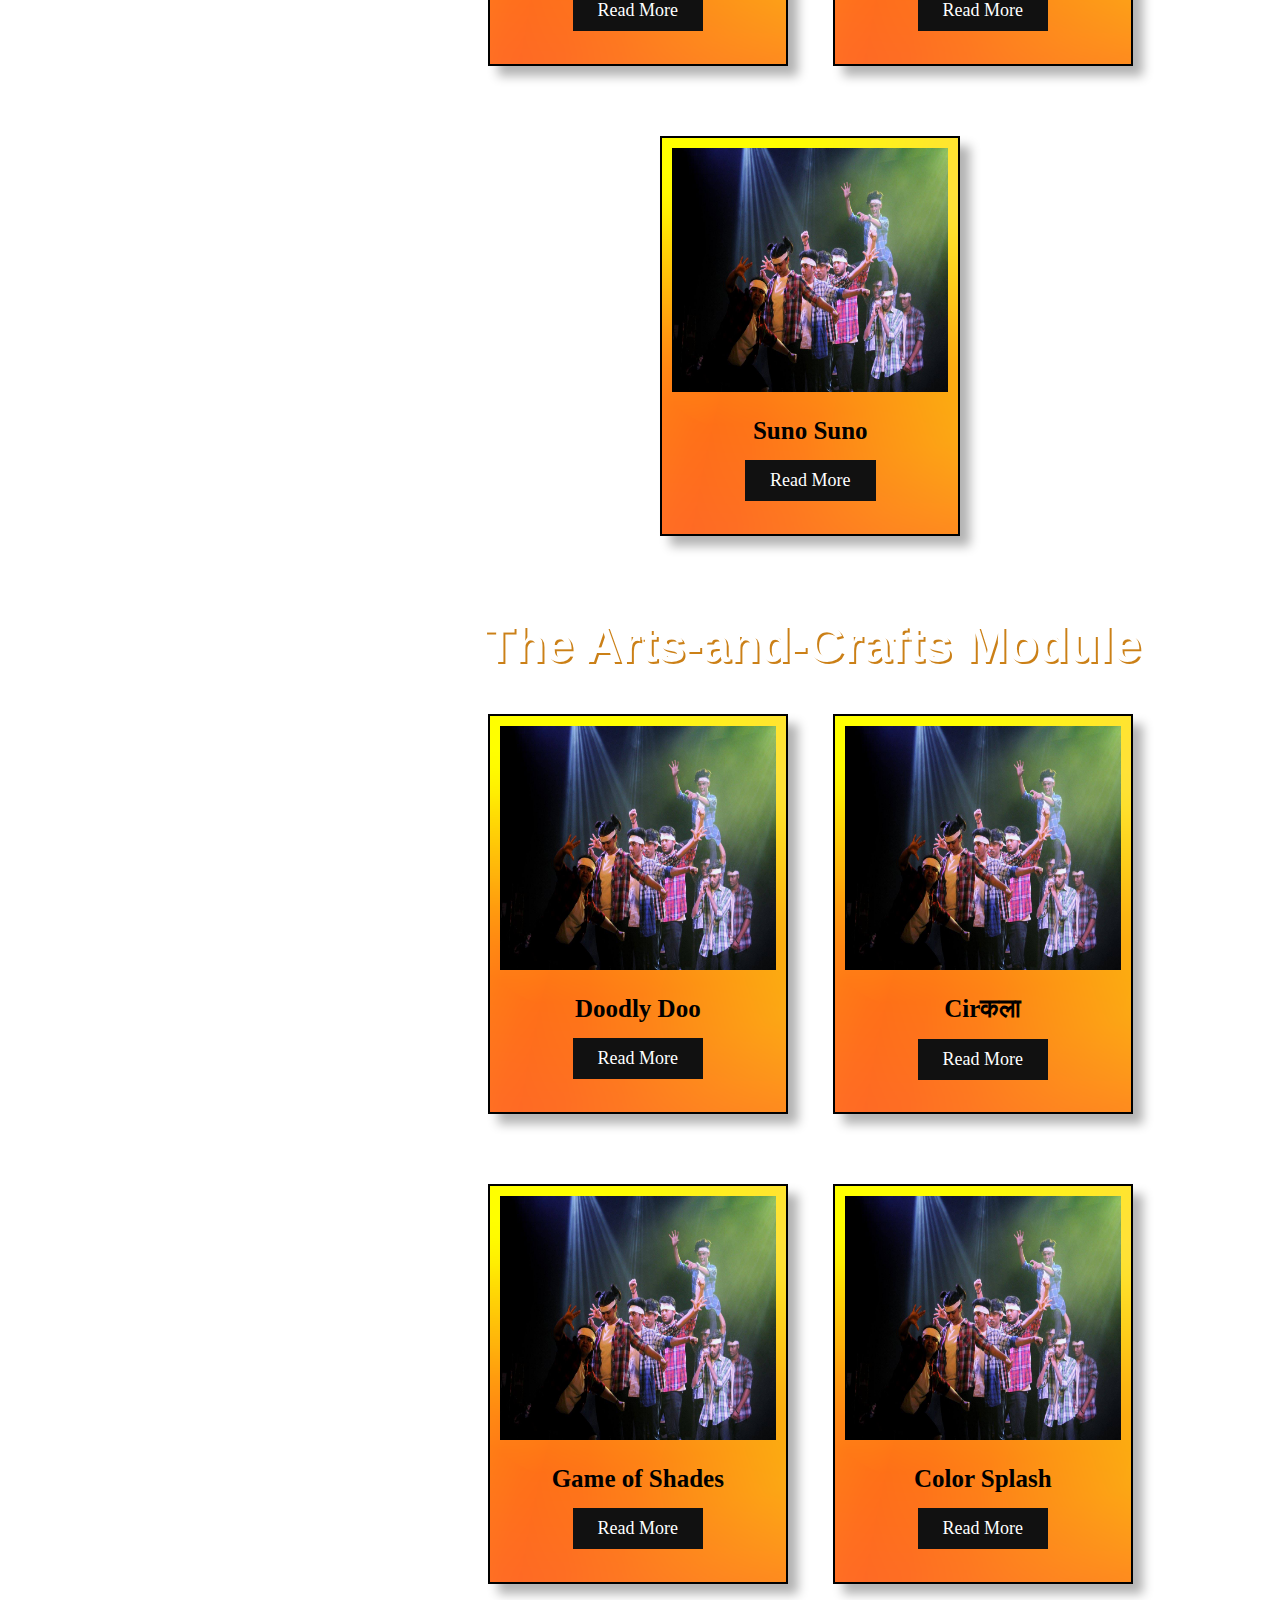
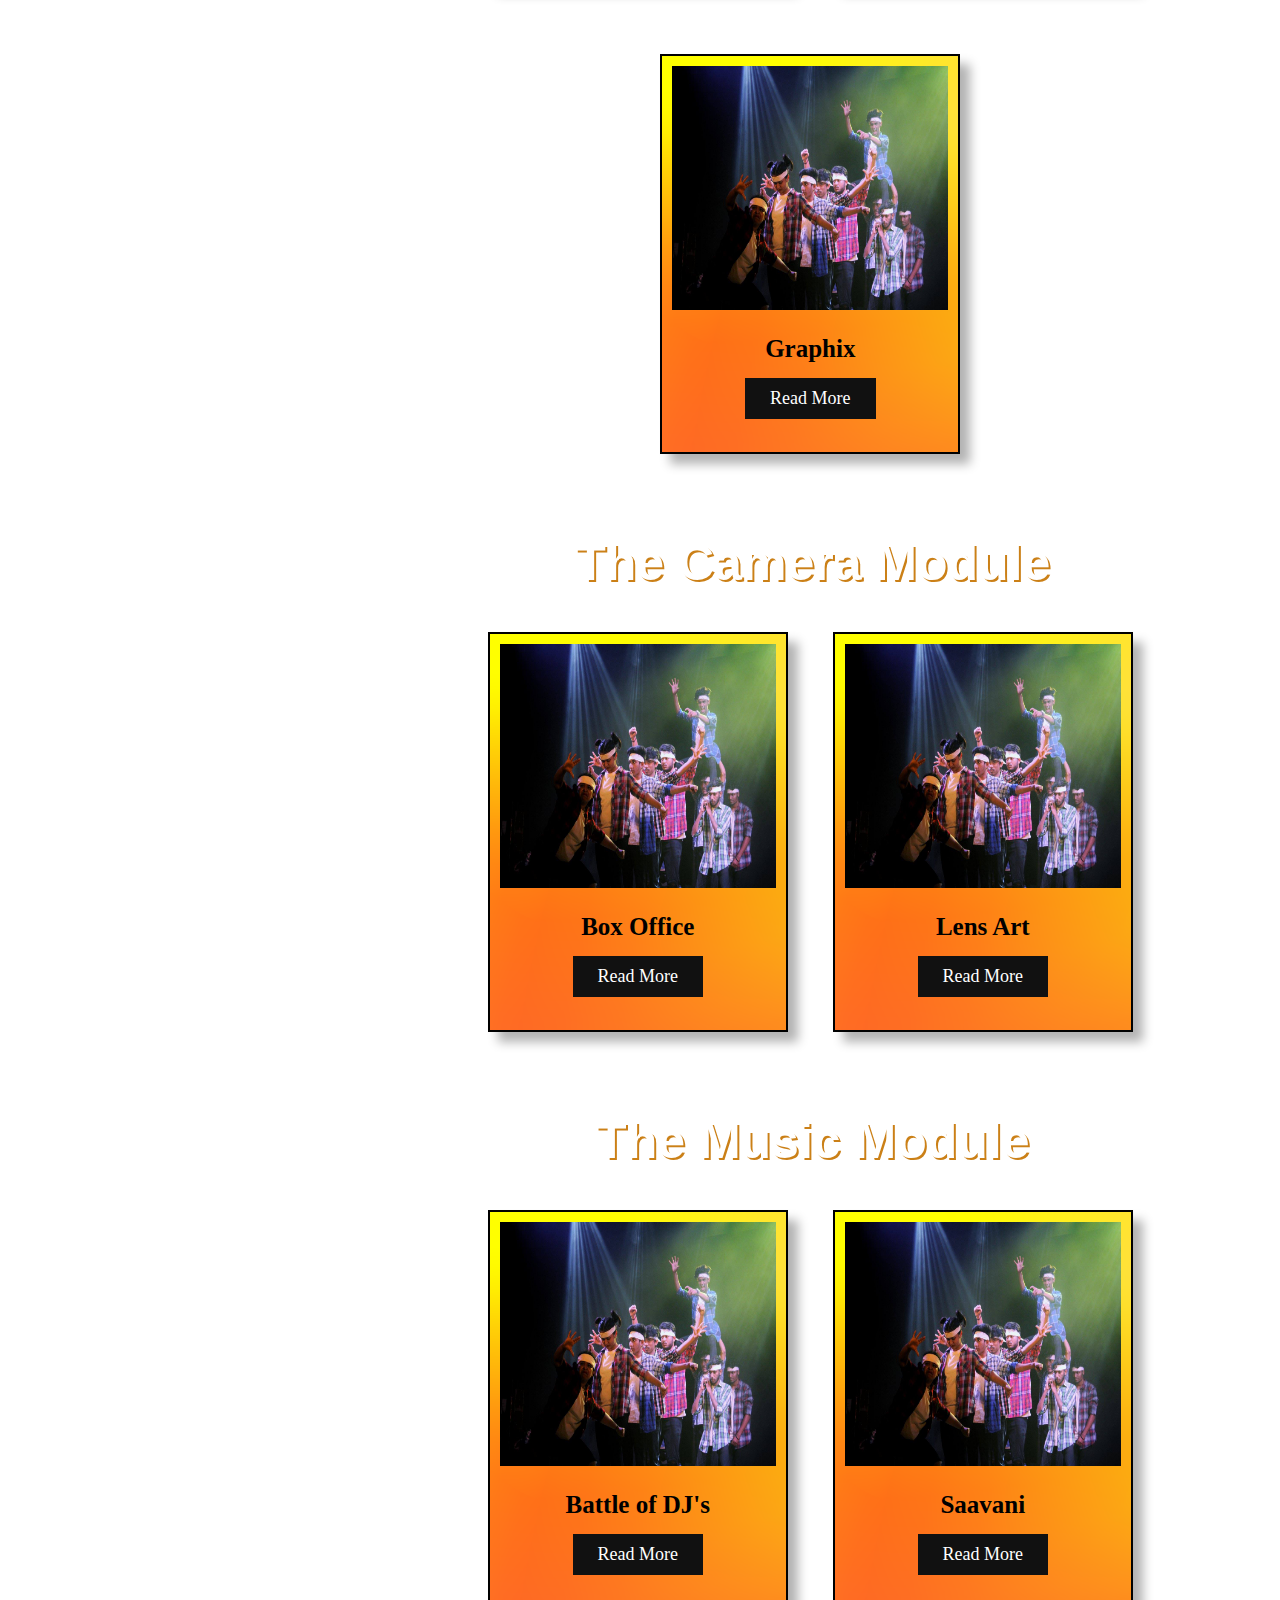
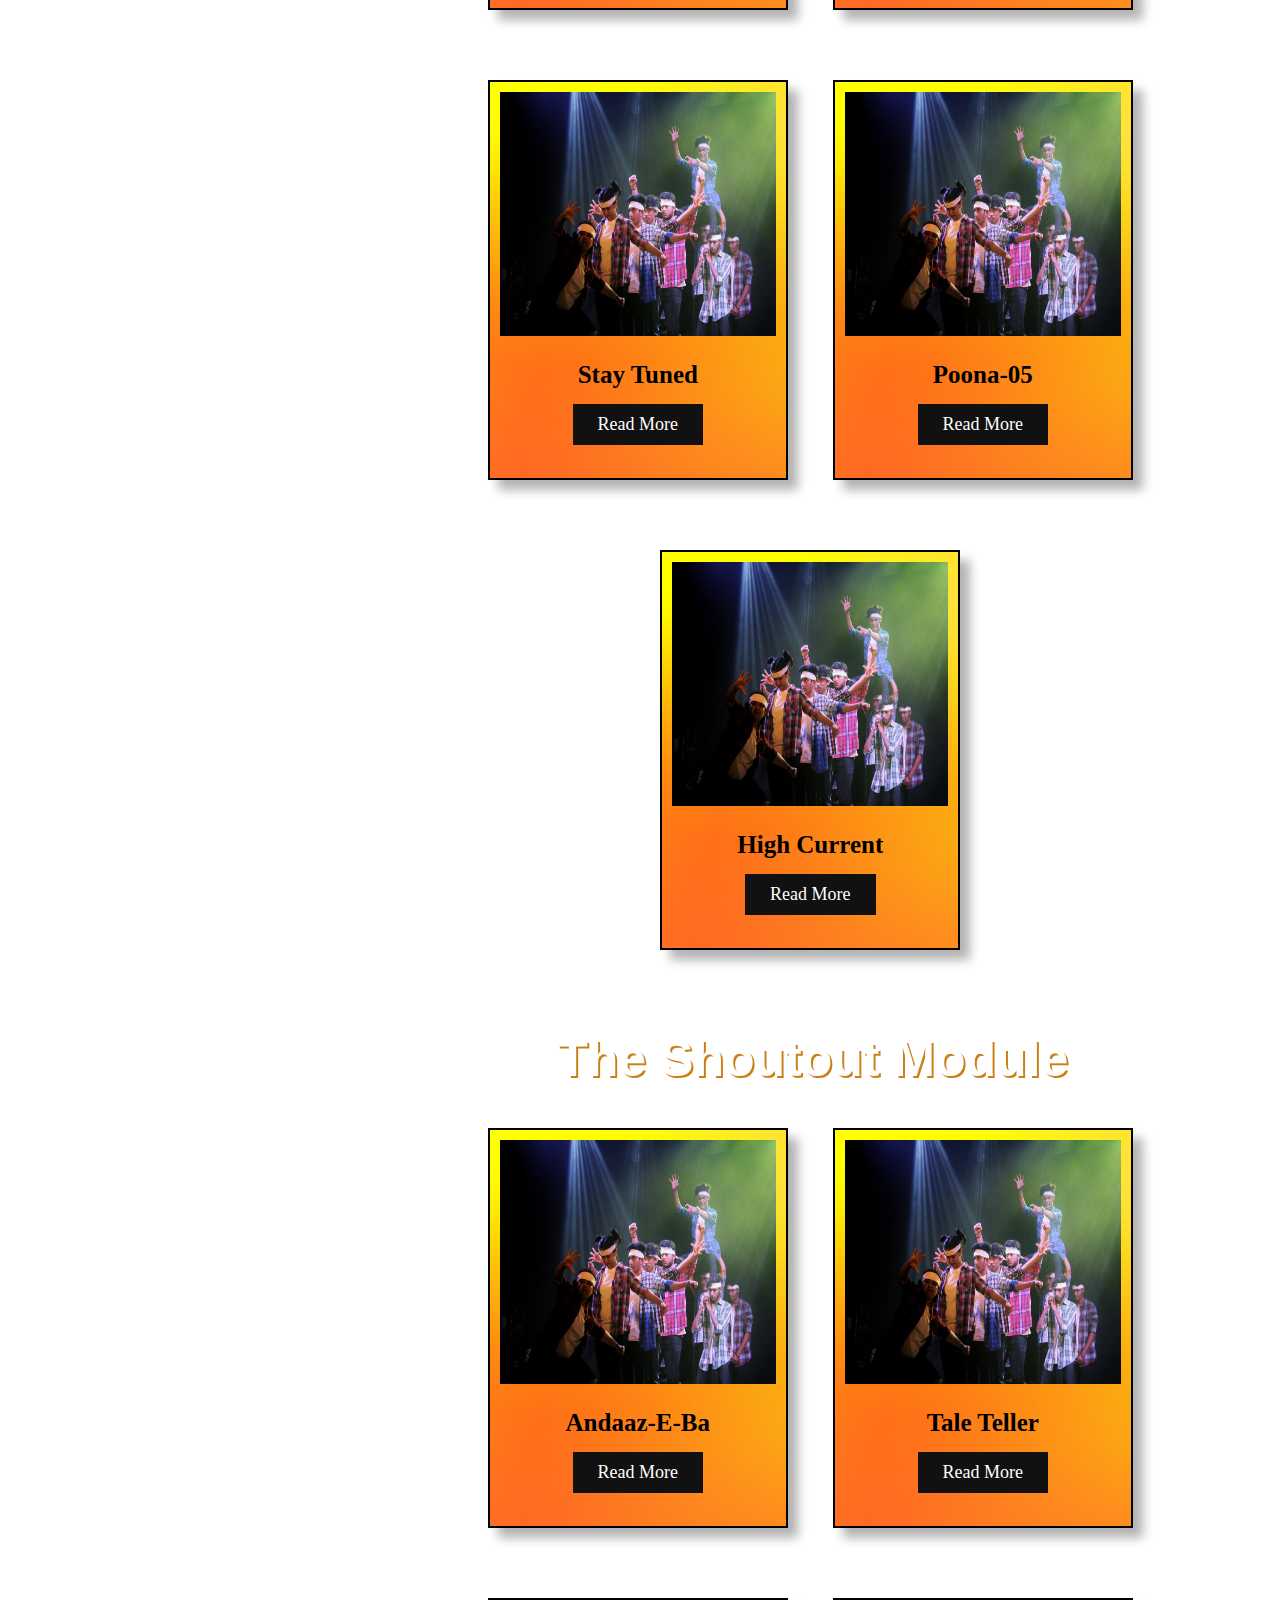
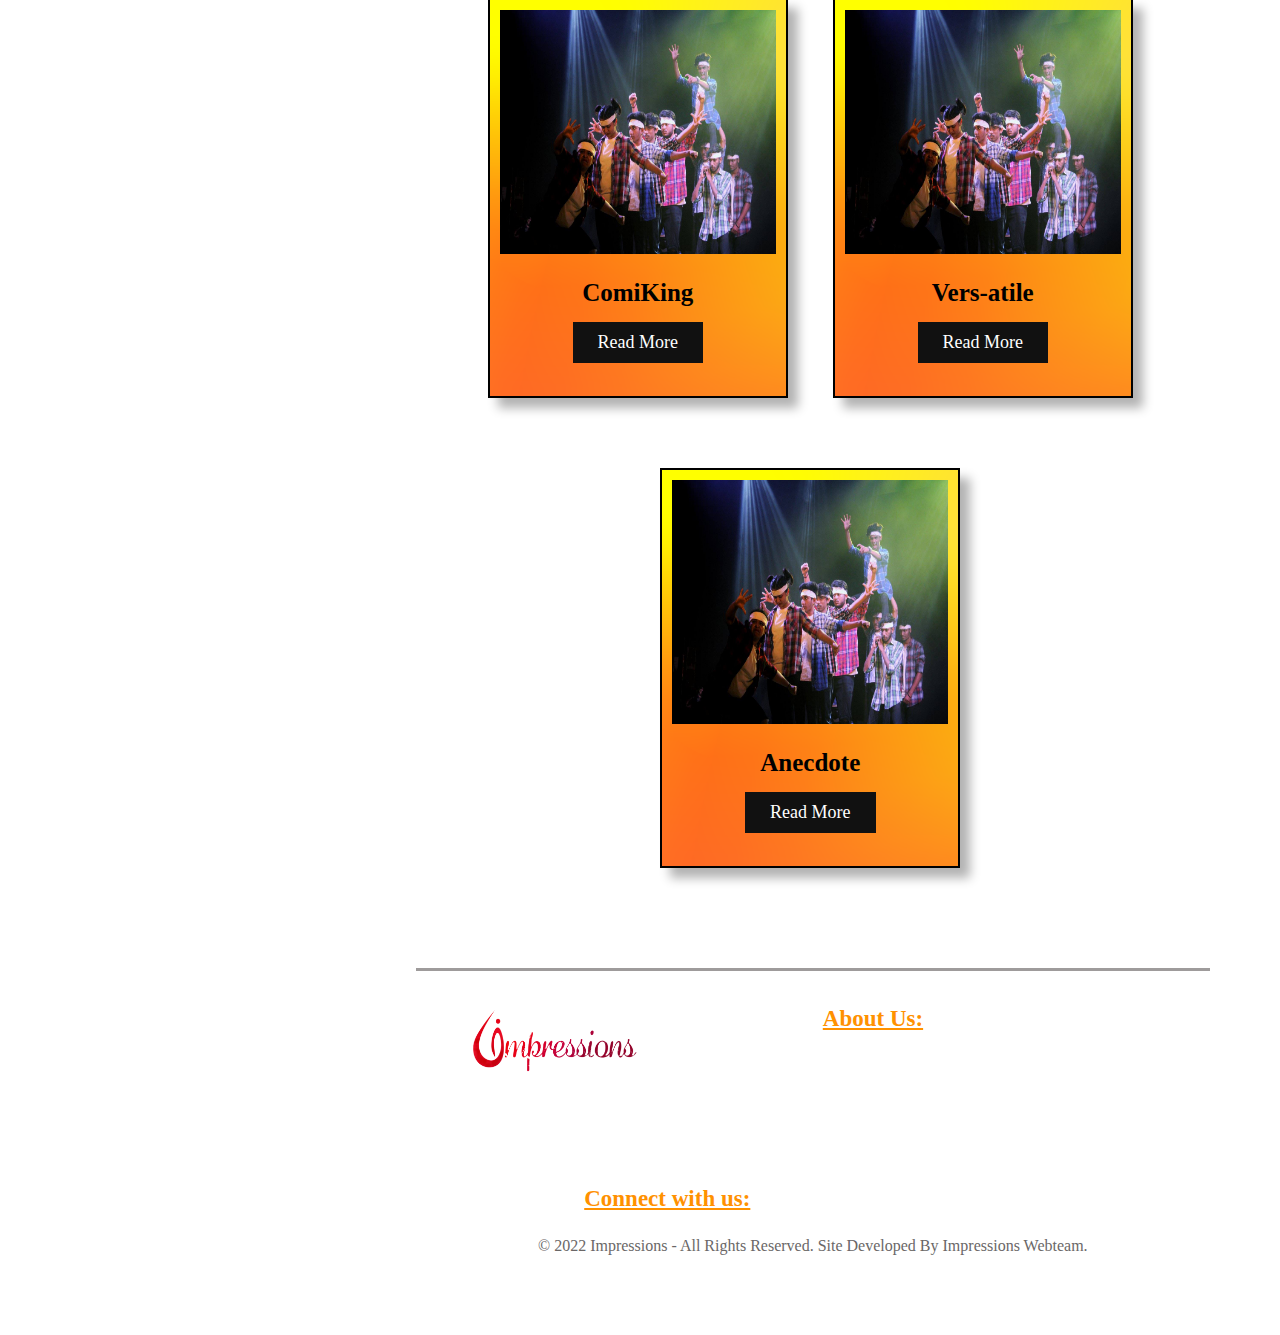
==== commit 5e2f4291: "minor changes" ====
--- a/index.html
+++ b/index.html
@@ -294,7 +294,7 @@
                         <div class="footTitle2">About Us:</div>
                         <div class="footBody2">
                             <li>In case of any queries, mail us at - help@xyz.com</li>
-                            <li>Contact -
+                            <li style="margin-top: 12px;">Contact -
                             <li class="noBullets">ABC(Events Events) - 1234567890</li>
                             <li class="noBullets">XYZ(Web Head) - 1234567890</li>
                             </li>
--- a/cssFiles/bg_style.css
+++ b/cssFiles/bg_style.css
@@ -157,7 +157,7 @@
 }
 
 .leftContainer ul li.active, .leftContainer ul li:hover{
-    color: red;
+    color: rgb(255, 102, 0);
 }
 
 .leftContainer ul li.active{
@@ -165,7 +165,7 @@
 }
 
 .leftContainer ul a li.active::before{
-    background: red;
+    background: rgb(255, 102, 0);
 }
 
 .modTitle{
@@ -379,8 +379,6 @@
 
 /* scrollbar */
 
-
-
 body::-webkit-scrollbar-track
 {
 	box-shadow: inset 0 0 6px rgba(0,0,0,0.3);
@@ -438,9 +436,8 @@
 .footTitle3 {
     color: rgb(255, 145, 0);
     font-size: 23px;
-    font-weight: 300;
+    font-weight: 700;
     margin: 10px 0;
-    font-family: 'Exo 2', sans-serif;
     text-decoration: underline;
 }
 
@@ -463,6 +460,10 @@
 .footBody3 img {
     width: 37px;
     margin: 2px 5px;
+}
+
+.footBody3 img:hover{
+    transform: scale(1.1);
 }
 
 .noBullets {
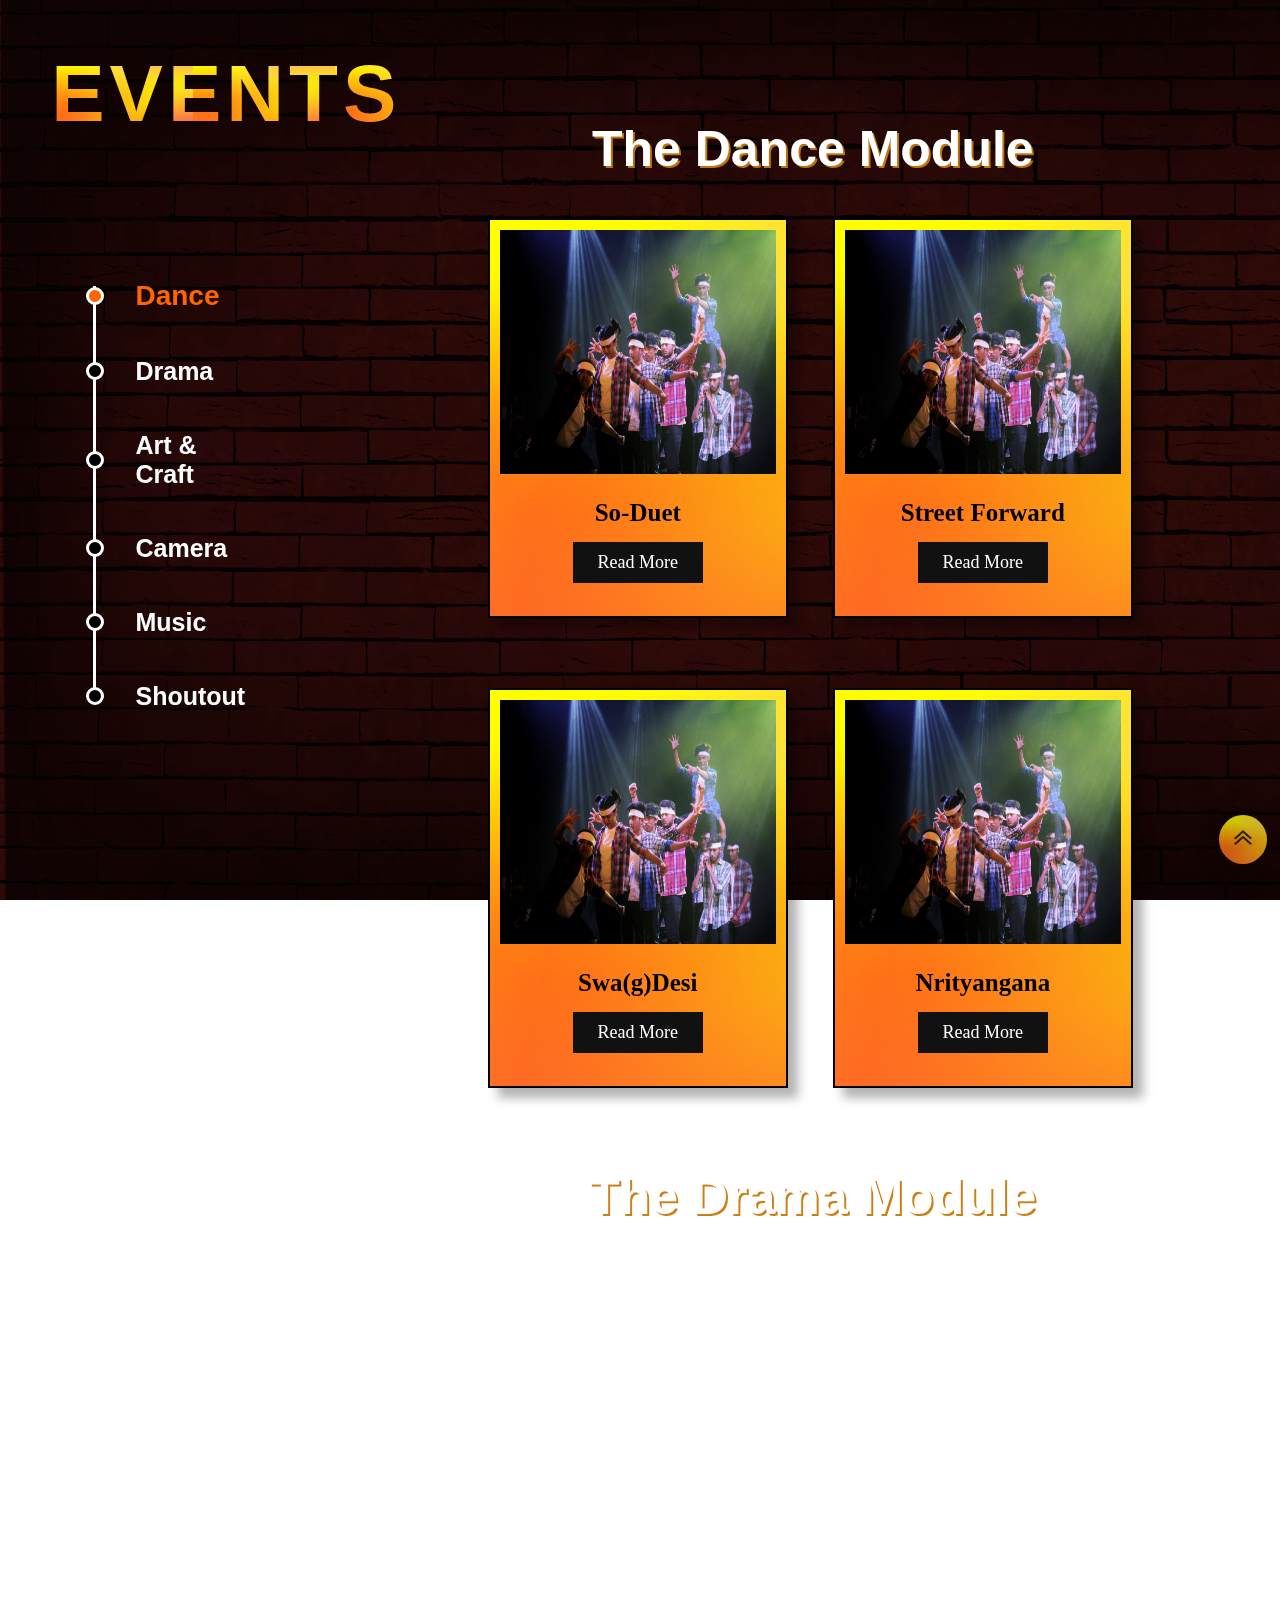
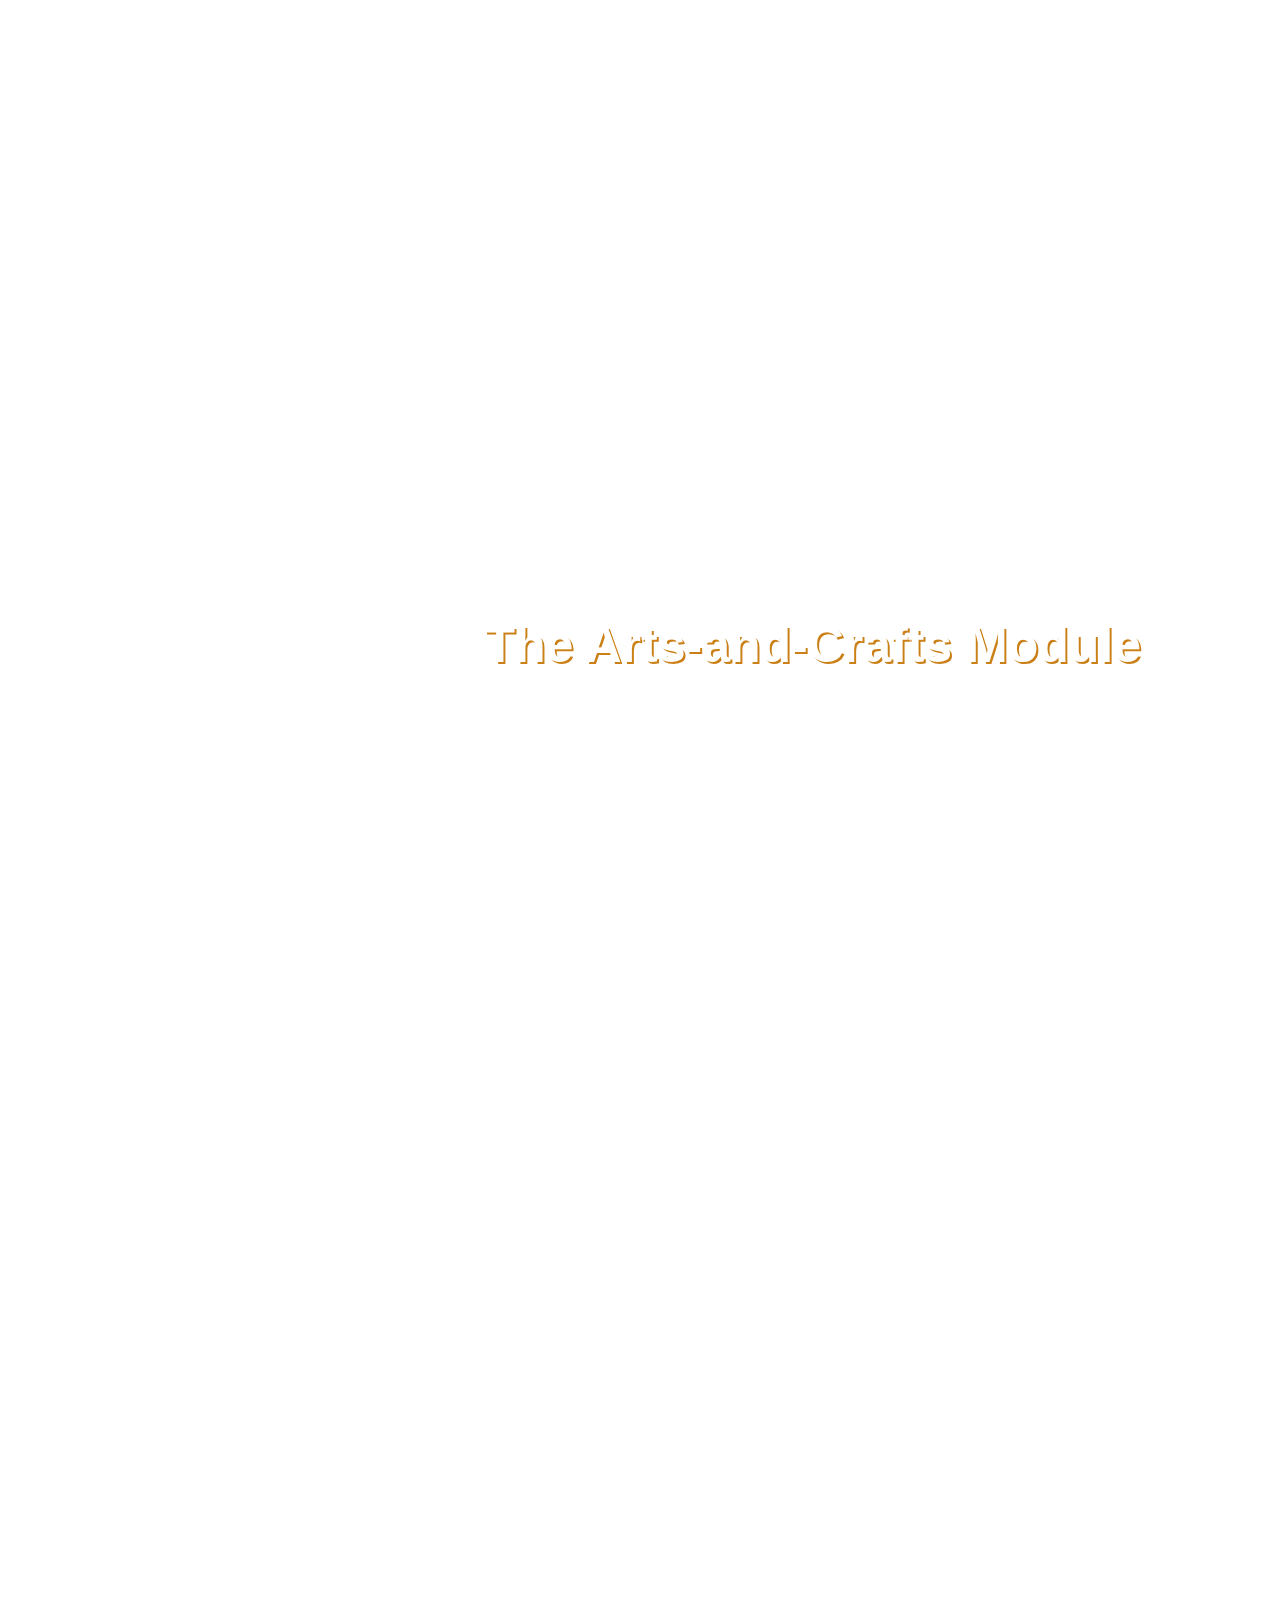
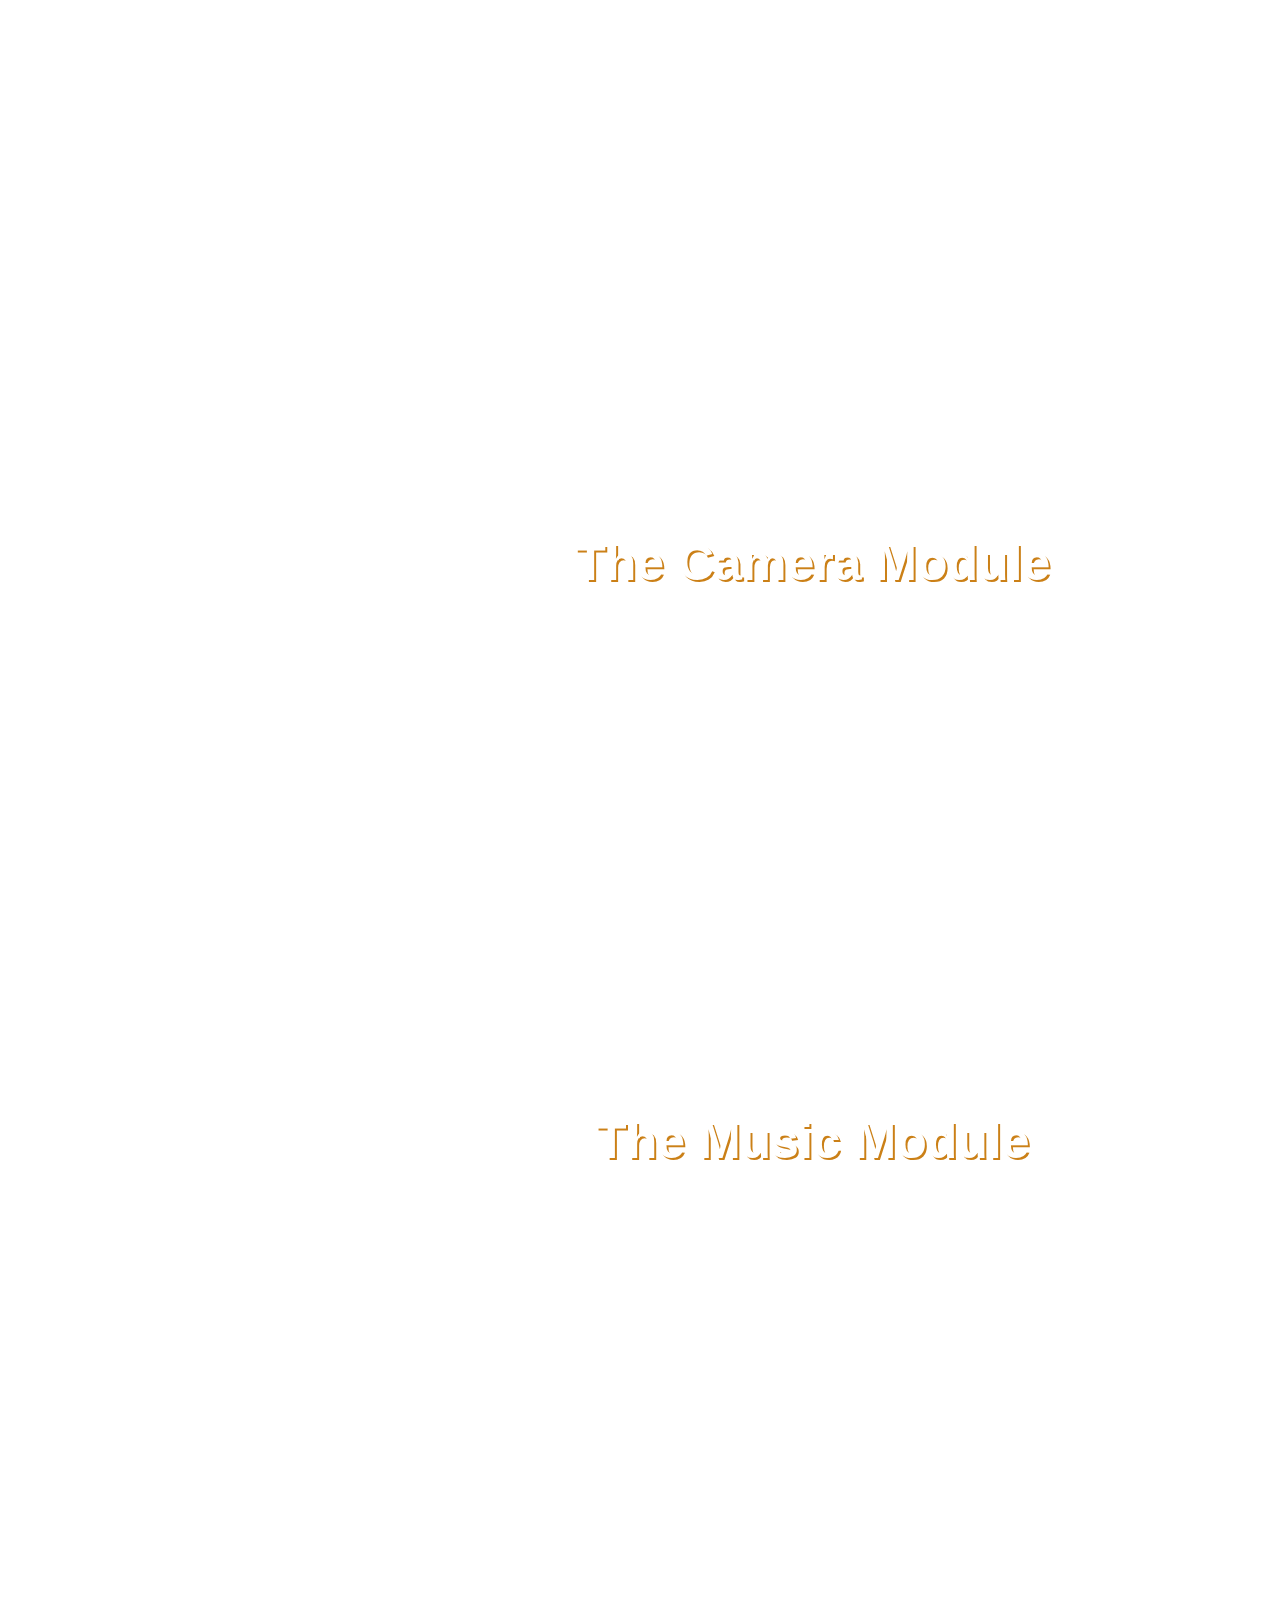
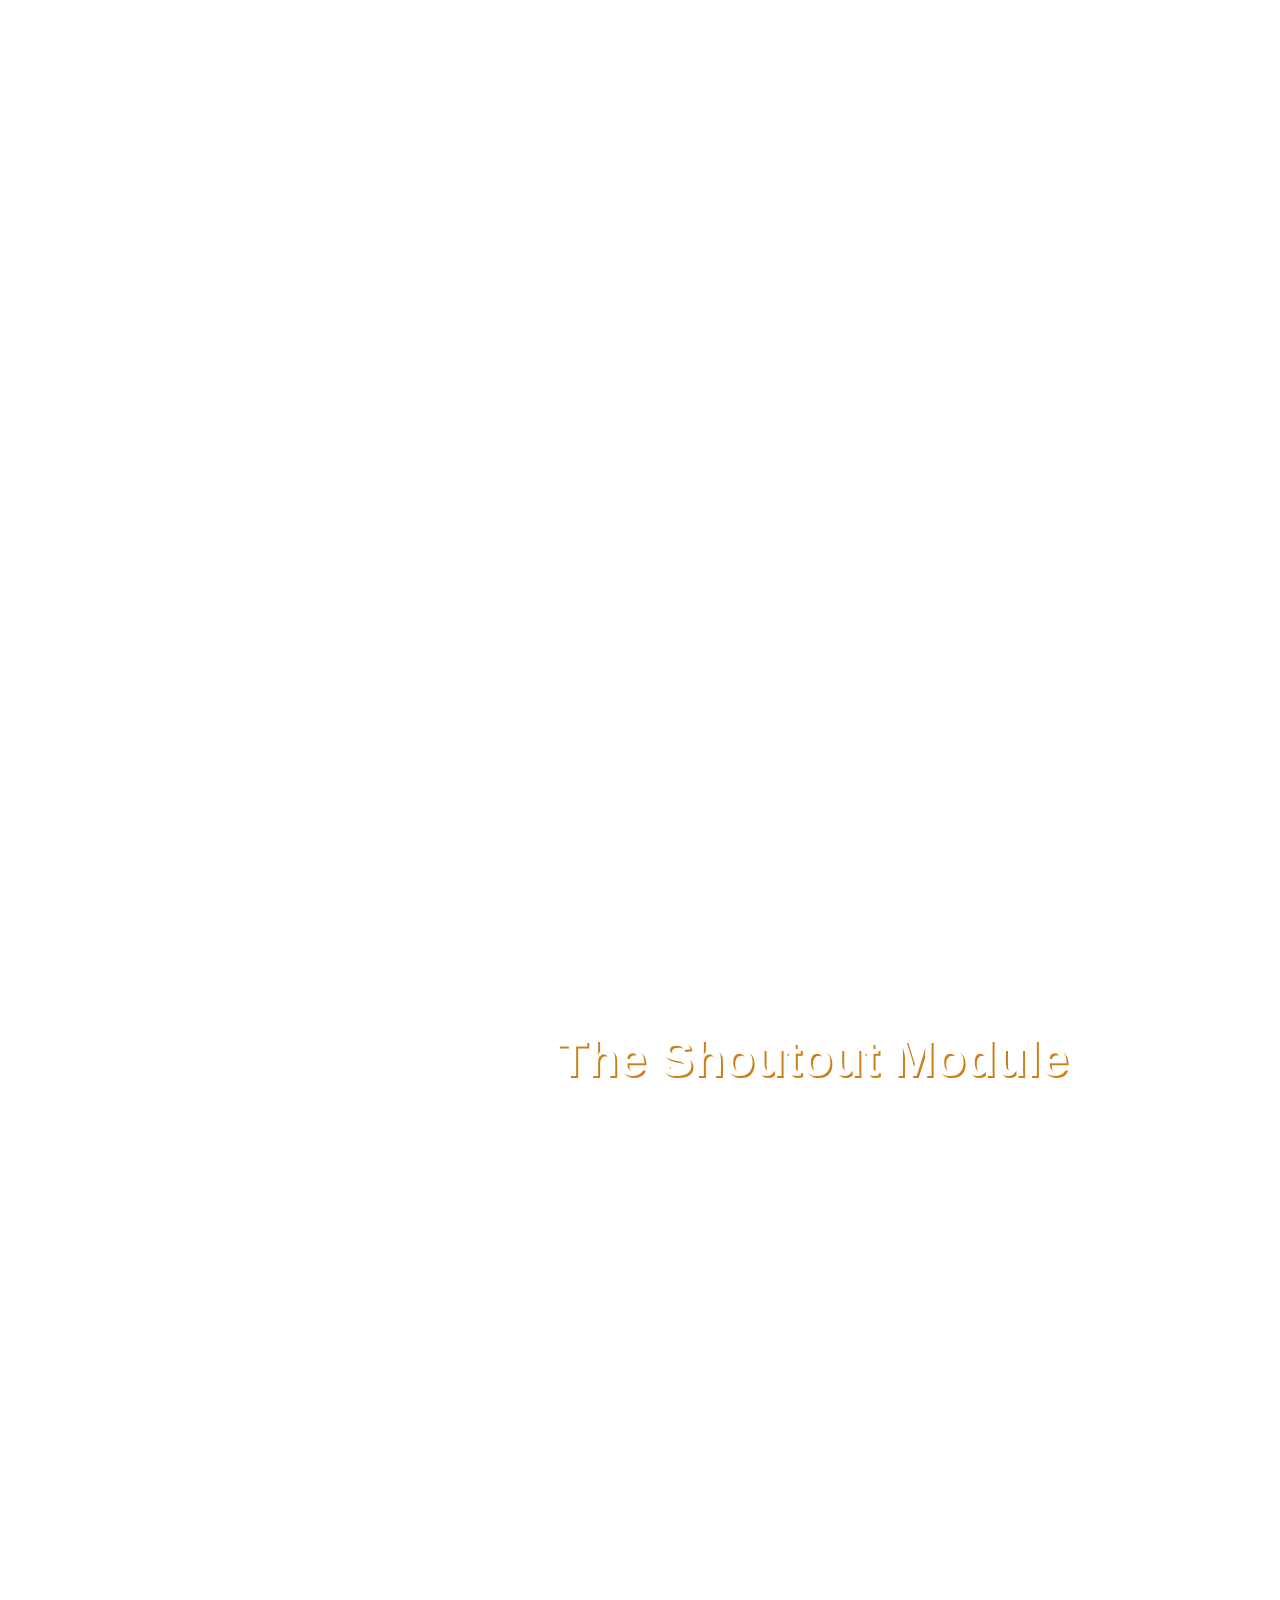
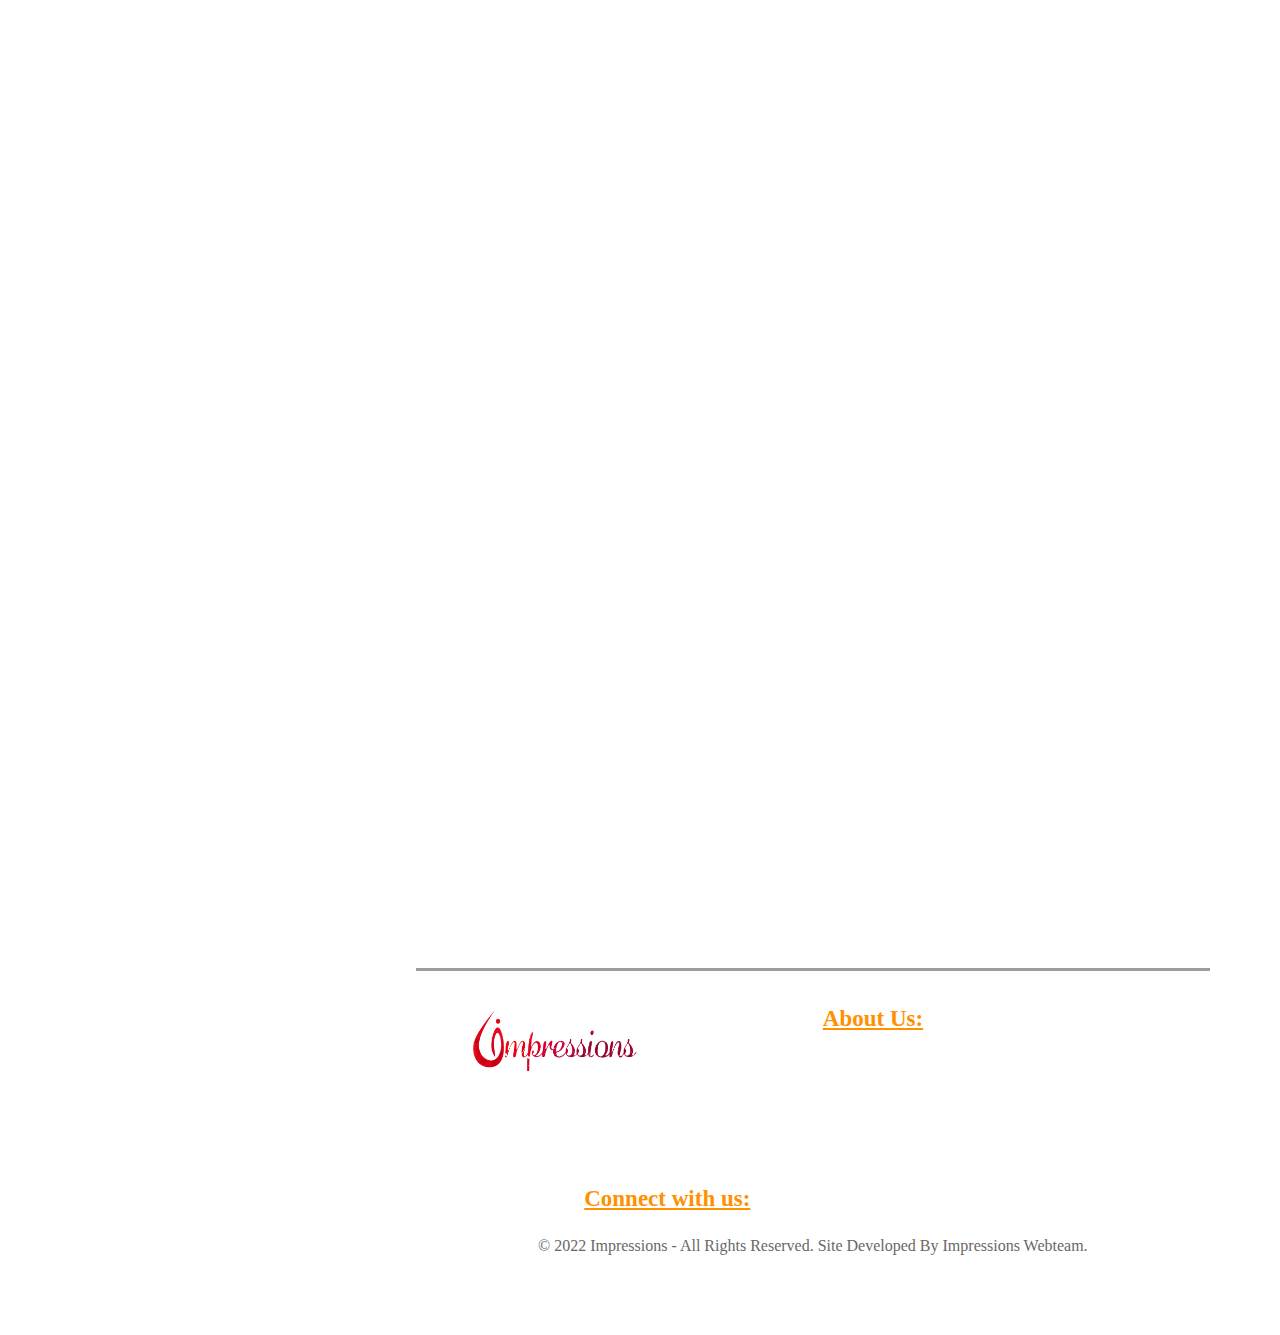
==== commit 8e149d12: "added aos" ====
--- a/index.html
+++ b/index.html
@@ -11,9 +11,12 @@
     <link rel="stylesheet" href="cssFiles/bg_style.css">
     <link rel="stylesheet" href="cssFiles/goToTop.css">
     <link rel="stylesheet" href="cssFiles/popup_slider.css">
+    <link href="https://unpkg.com/aos@2.3.1/dist/aos.css" rel="stylesheet">
+
 </head>
 
 <body>
+
     <div id="holder"></div>
     <div id="preloadLeft" class="hiding hide">
         <div class="backdrop"></div>
@@ -71,28 +74,28 @@
                 <p class="m4nav" id="m1"></p>
                 <h1 class="modTitle">The Dance Module</h1>
                 <div class="dance" id="dance">
-                    <div class="card">
+                    <div class="card" data-aos="zoom-in">
                         <div class="cardContent">
                             <img src="images/m2.jpg" alt="">
                             <h2>So-Duet</h2>
                             <div onclick="togglePopup(this.id)" id="SD">Read More</div>
                         </div>
                     </div>
-                    <div class="card">
+                    <div class="card" data-aos="zoom-in">
                         <div class="cardContent">
                             <img src="images/m2.jpg" alt="">
                             <h2>Street Forward</h2>
                             <div onclick="togglePopup(this.id)" id="SF">Read More</div>
                         </div>
                     </div>
-                    <div class="card">
+                    <div class="card" data-aos="zoom-in">
                         <div class="cardContent">
                             <img src="images/m2.jpg" alt="">
                             <h2>Swa(g)Desi</h2>
                             <div onclick="togglePopup(this.id)" id="SW">Read More</div>
                         </div>
                     </div>
-                    <div class="card">
+                    <div class="card" data-aos="zoom-in">
                         <div class="cardContent">
                             <img src="images/m2.jpg" alt="">
                             <h2>Nrityangana</h2>
@@ -106,21 +109,21 @@
                 <p class="m4nav" id="m2"></p>
                 <h1 class="modTitle">The Drama Module</h1>
                 <div class="drama" id="drama">
-                    <div class="card">
+                    <div class="card" data-aos="zoom-in">
                         <div class="cardContent">
                             <img src="images/m2.jpg" alt="">
                             <h2>Limelight</h2>
                             <div onclick="togglePopup(this.id)" id="LL">Read More</div>
                         </div>
                     </div>
-                    <div class="card">
+                    <div class="card" data-aos="zoom-in">
                         <div class="cardContent">
                             <img src="images/m2.jpg" alt="">
                             <h2>Artiskit</h2>
                             <div onclick="togglePopup(this.id)" id="AS">Read More</div>
                         </div>
                     </div>
-                    <div class="card">
+                    <div class="card" data-aos="zoom-in">
                         <div class="cardContent">
                             <img src="images/m2.jpg" alt="">
                             <h2>Suno Suno</h2>
@@ -134,35 +137,35 @@
                 <p class="m4nav" id="m3"></p>
                 <h1 class="modTitle">The Arts-and-Crafts Module</h1>
                 <div class="anc" id="anc">
-                    <div class="card">
+                    <div class="card" data-aos="zoom-in">
                         <div class="cardContent">
                             <img src="images/m2.jpg" alt="">
                             <h2>Doodly Doo</h2>
                             <div onclick="togglePopup()">Read More</div>
                         </div>
                     </div>
-                    <div class="card">
+                    <div class="card" data-aos="zoom-in">
                         <div class="cardContent">
                             <img src="images/m2.jpg" alt="">
                             <h2>Cirकला</h2>
                             <div onclick="togglePopup()">Read More</div>
                         </div>
                     </div>
-                    <div class="card">
+                    <div class="card" data-aos="zoom-in">
                         <div class="cardContent">
                             <img src="images/m2.jpg" alt="">
                             <h2>Game of Shades</h2>
                             <div onclick="togglePopup()">Read More</div>
                         </div>
                     </div>
-                    <div class="card">
+                    <div class="card" data-aos="zoom-in">
                         <div class="cardContent">
                             <img src="images/m2.jpg" alt="">
                             <h2>Color Splash</h2>
                             <div onclick="togglePopup()">Read More</div>
                         </div>
                     </div>
-                    <div class="card">
+                    <div class="card" data-aos="zoom-in">
                         <div class="cardContent">
                             <img src="images/m2.jpg" alt="">
                             <h2>Graphix</h2>
@@ -176,14 +179,14 @@
                 <p class="m4nav" id="m4"></p>
                 <h1 class="modTitle">The Camera Module</h1>
                 <div class="camera" id="camera">
-                    <div class="card">
+                    <div class="card" data-aos="zoom-in">
                         <div class="cardContent">
                             <img src="images/m2.jpg" alt="">
                             <h2>Box Office</h2>
                             <div onclick="togglePopup()">Read More</div>
                         </div>
                     </div>
-                    <div class="card">
+                    <div class="card" data-aos="zoom-in">
                         <div class="cardContent">
                             <img src="images/m2.jpg" alt="">
                             <h2>Lens Art</h2>
@@ -197,35 +200,35 @@
                 <p class="m4nav" id="m5"></p>
                 <h1 class="modTitle">The Music Module</h1>
                 <div class="music" id="music">
-                    <div class="card">
+                    <div class="card" data-aos="zoom-in">
                         <div class="cardContent">
                             <img src="images/m2.jpg" alt="">
                             <h2>Battle of DJ's</h2>
                             <div onclick="togglePopup()">Read More</div>
                         </div>
                     </div>
-                    <div class="card">
+                    <div class="card" data-aos="zoom-in">
                         <div class="cardContent">
                             <img src="images/m2.jpg" alt="">
                             <h2>Saavani</h2>
                             <div onclick="togglePopup()">Read More</div>
                         </div>
                     </div>
-                    <div class="card">
+                    <div class="card" data-aos="zoom-in">
                         <div class="cardContent">
                             <img src="images/m2.jpg" alt="">
                             <h2>Stay Tuned</h2>
                             <div onclick="togglePopup()">Read More</div>
                         </div>
                     </div>
-                    <div class="card">
+                    <div class="card" data-aos="zoom-in">
                         <div class="cardContent">
                             <img src="images/m2.jpg" alt="">
                             <h2>Poona-05</h2>
                             <div onclick="togglePopup()">Read More</div>
                         </div>
                     </div>
-                    <div class="card">
+                    <div class="card" data-aos="zoom-in">
                         <div class="cardContent">
                             <img src="images/m2.jpg" alt="">
                             <h2>High Current</h2>
@@ -239,35 +242,35 @@
                 <p class="m4nav" id="m6"></p>
                 <h1 class="modTitle">The Shoutout Module</h1>
                 <div class="shoutout" id="shoutout">
-                    <div class="card">
+                    <div class="card" data-aos="zoom-in">
                         <div class="cardContent">
                             <img src="images/m2.jpg" alt="">
                             <h2>Andaaz-E-Ba</h2>
                             <div onclick="togglePopup()">Read More</div>
                         </div>
                     </div>
-                    <div class="card">
+                    <div class="card" data-aos="zoom-in">
                         <div class="cardContent">
                             <img src="images/m2.jpg" alt="">
                             <h2>Tale Teller</h2>
                             <div onclick="togglePopup()">Read More</div>
                         </div>
                     </div>
-                    <div class="card">
+                    <div class="card" data-aos="zoom-in">
                         <div class="cardContent">
                             <img src="images/m2.jpg" alt="">
                             <h2>ComiKing</h2>
                             <div onclick="togglePopup()">Read More</div>
                         </div>
                     </div>
-                    <div class="card">
+                    <div class="card" data-aos="zoom-in">
                         <div class="cardContent">
                             <img src="images/m2.jpg" alt="">
                             <h2>Vers-atile</h2>
                             <div onclick="togglePopup()">Read More</div>
                         </div>
                     </div>
-                    <div class="card">
+                    <div class="card" data-aos="zoom-in">
                         <div class="cardContent">
                             <img src="images/m2.jpg" alt="">
                             <h2>Anecdote</h2>
@@ -289,7 +292,7 @@
                         <div class="footBody1">Impressions is a Cultural
                             Festival of College of Engineering, Pune.</div>
                     </div>
-    
+
                     <div class="footSec2">
                         <div class="footTitle2">About Us:</div>
                         <div class="footBody2">
@@ -301,7 +304,7 @@
                         </div>
                     </div>
                 </div>
-    
+
                 <div class="footSec3">
                     <div class="footTitle3">Connect with us:</div>
                     <div class="footBody3">
@@ -309,8 +312,8 @@
                                 src="images/icons8-instagram-48.png" alt="" class="socialMedia14"></a>
                         <a href="https://www.facebook.com/impressionsCOEP/posts/coep-impressions-blog-post-on-the-power-of-music-the-college-of-engineering-pune/1716566311993994/"
                             target="_blank"> <img src="images/icons8-facebook-48.png" alt="" class="socialMedia14"></a>
-                        <a href="https://twitter.com/coepimpressions" target="_blank"> <img src="images/icons8-twitter-48.png"
-                                alt="" class="socialMedia14"></a>
+                        <a href="https://twitter.com/coepimpressions" target="_blank"> <img
+                                src="images/icons8-twitter-48.png" alt="" class="socialMedia14"></a>
                         <a href="https://www.linkedin.com/in/coep-impressions-ab7034125/?originalSubdomain=in"
                             target="_blank"> <img src="images/icons8-linkedin-48.png" alt="" class="socialMedia14"></a>
                         <a href="https://www.youtube.com/c/COEPImpressions" target="_blank"> <img
@@ -454,6 +457,11 @@
     <script src="https://s3-us-west-2.amazonaws.com/s.cdpn.io/16327/gsap-latest-beta.min.js"></script>
     <script src="https://s3-us-west-2.amazonaws.com/s.cdpn.io/16327/CSSRulePlugin3.min.js"></script>
 
+    <script src="https://unpkg.com/aos@2.3.1/dist/aos.js"></script>
+    <script>
+        AOS.init();
+    </script>
+
     <script src="jsFiles/navBar.js"></script>
     <script src="jsFiles/poppup.js"></script>
     <script src="jsFiles/scrolup.js"></script>
--- a/cssFiles/bg_style.css
+++ b/cssFiles/bg_style.css
@@ -26,6 +26,7 @@
 main{
     display: flex;
     flex-direction: row;
+    user-select: none;
 }
 
 .leftContainer{
--- a/cssFiles/popup_slider.css
+++ b/cssFiles/popup_slider.css
@@ -108,6 +108,7 @@
     color: #b5b4b4;
     margin-bottom: 2rem;
     margin-right: 5rem;
+    user-select: text;
 }
 @media only screen and (max-width: 800px) {
     .slider .box .details p {
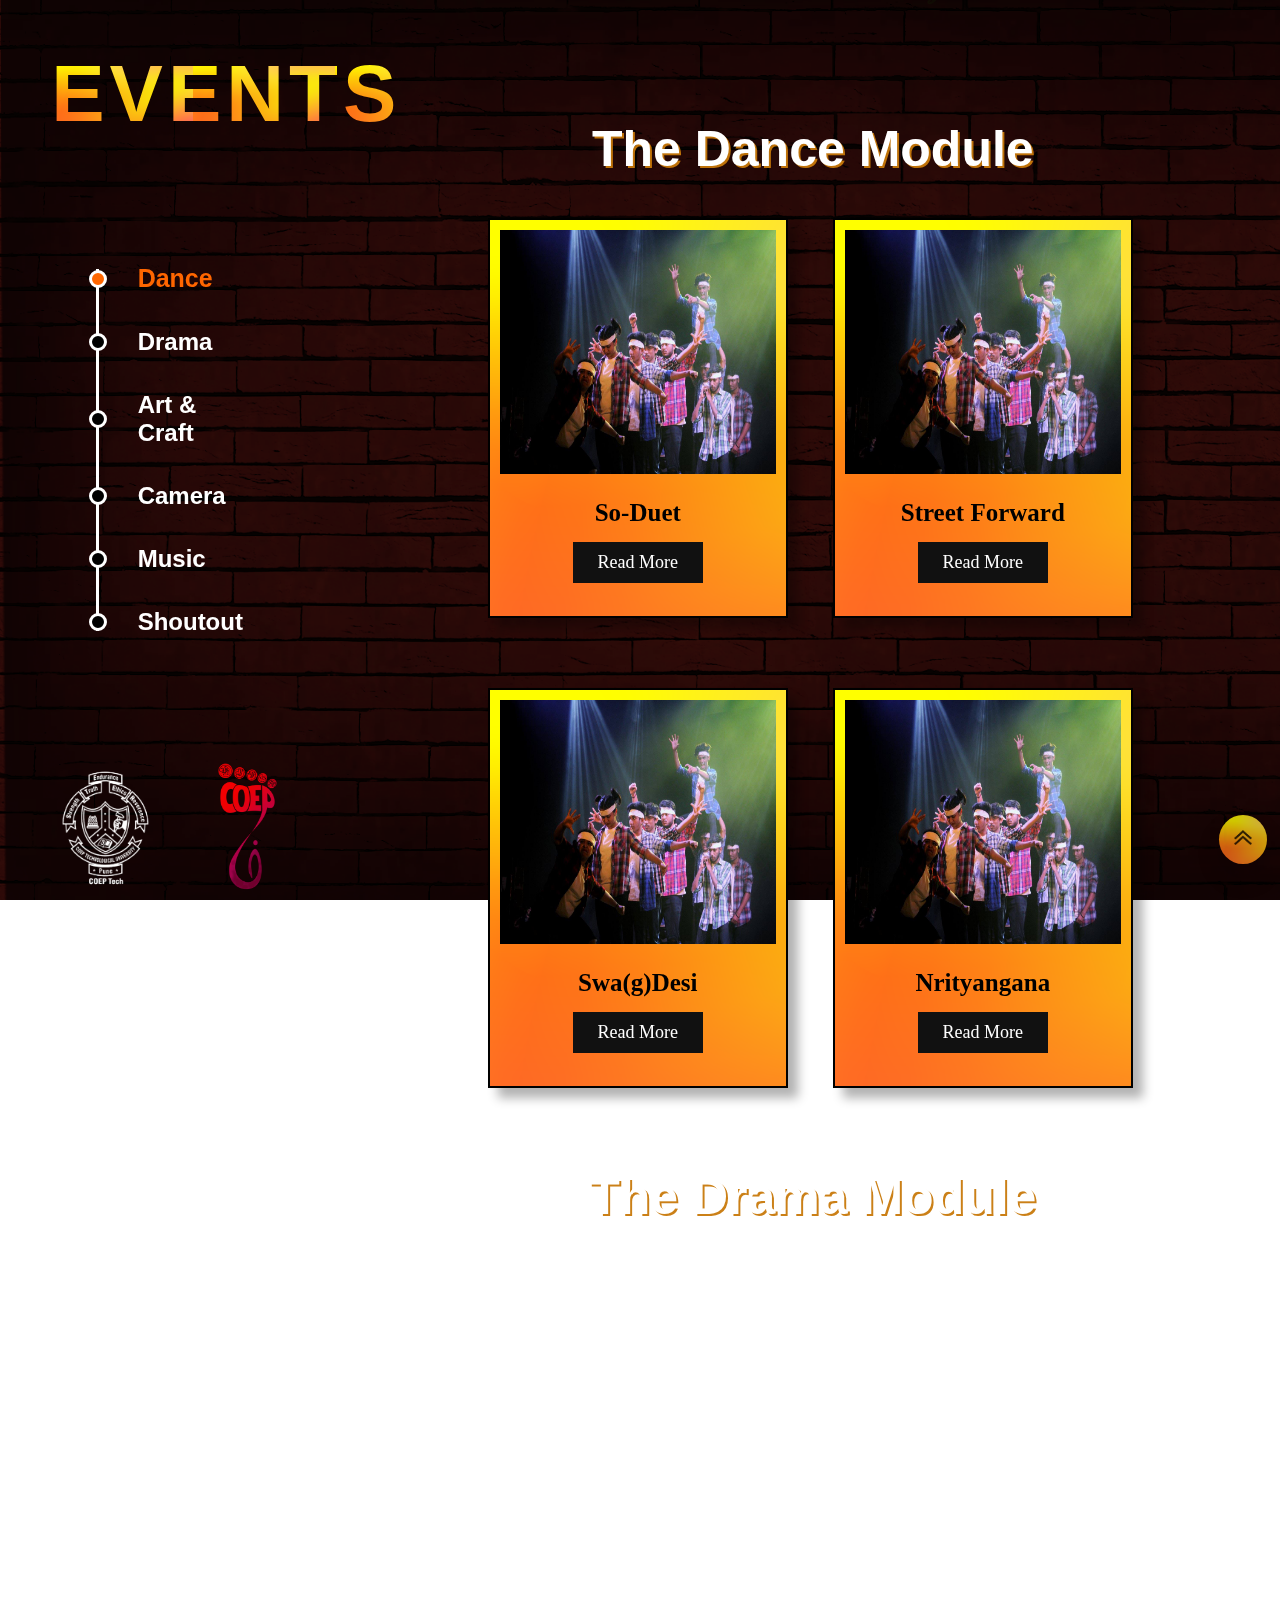
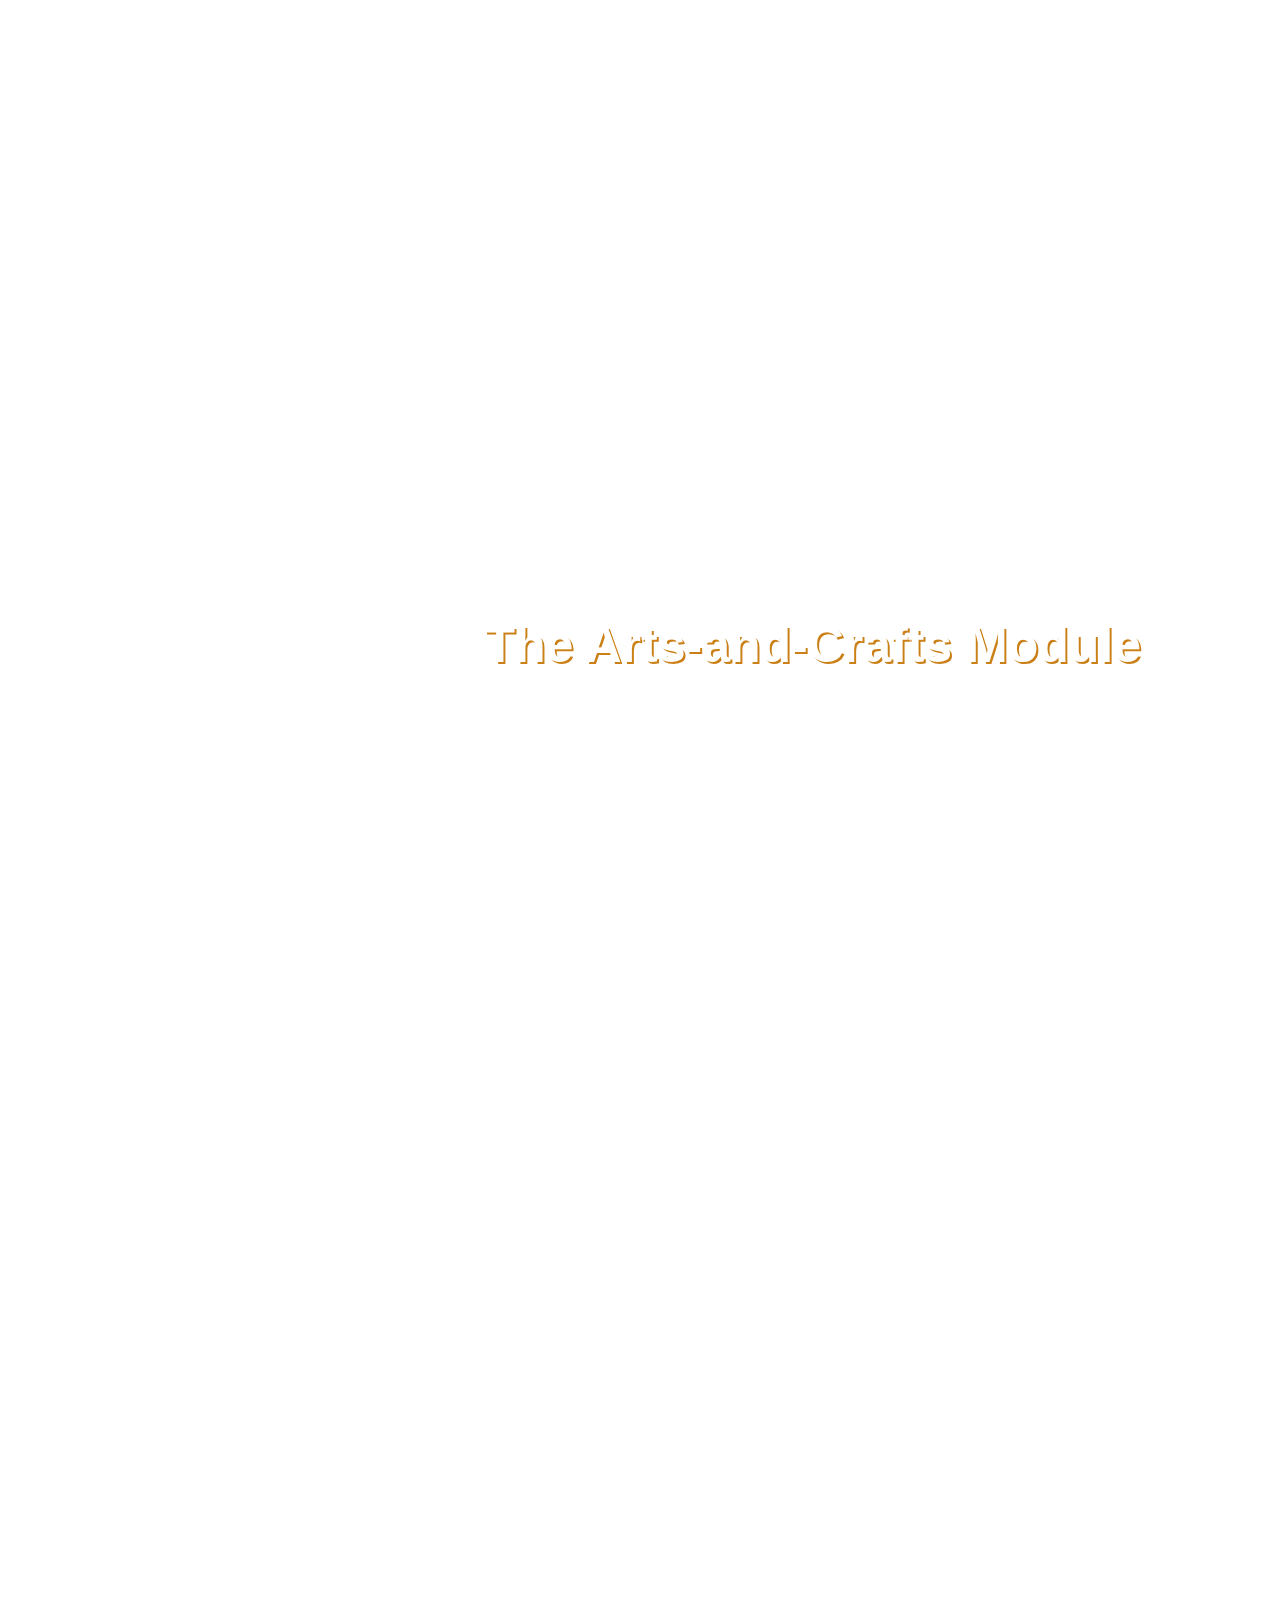
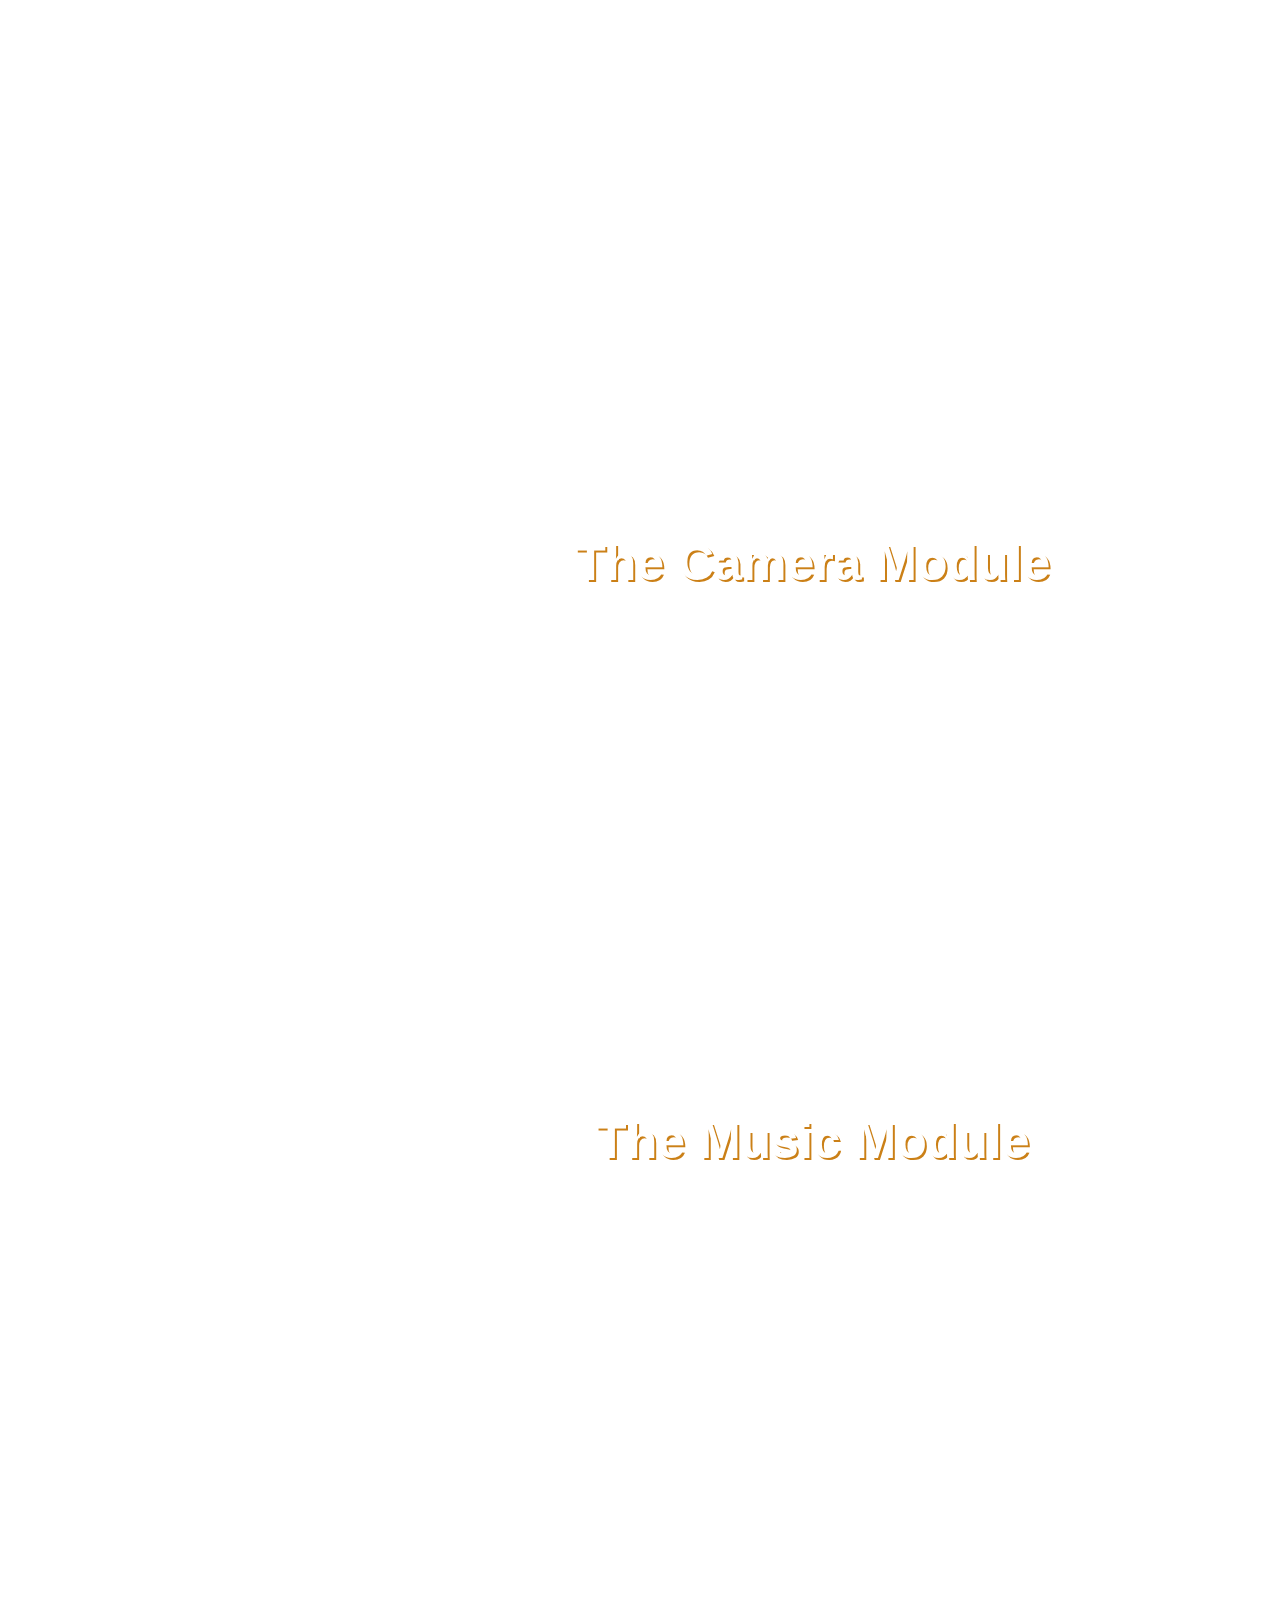
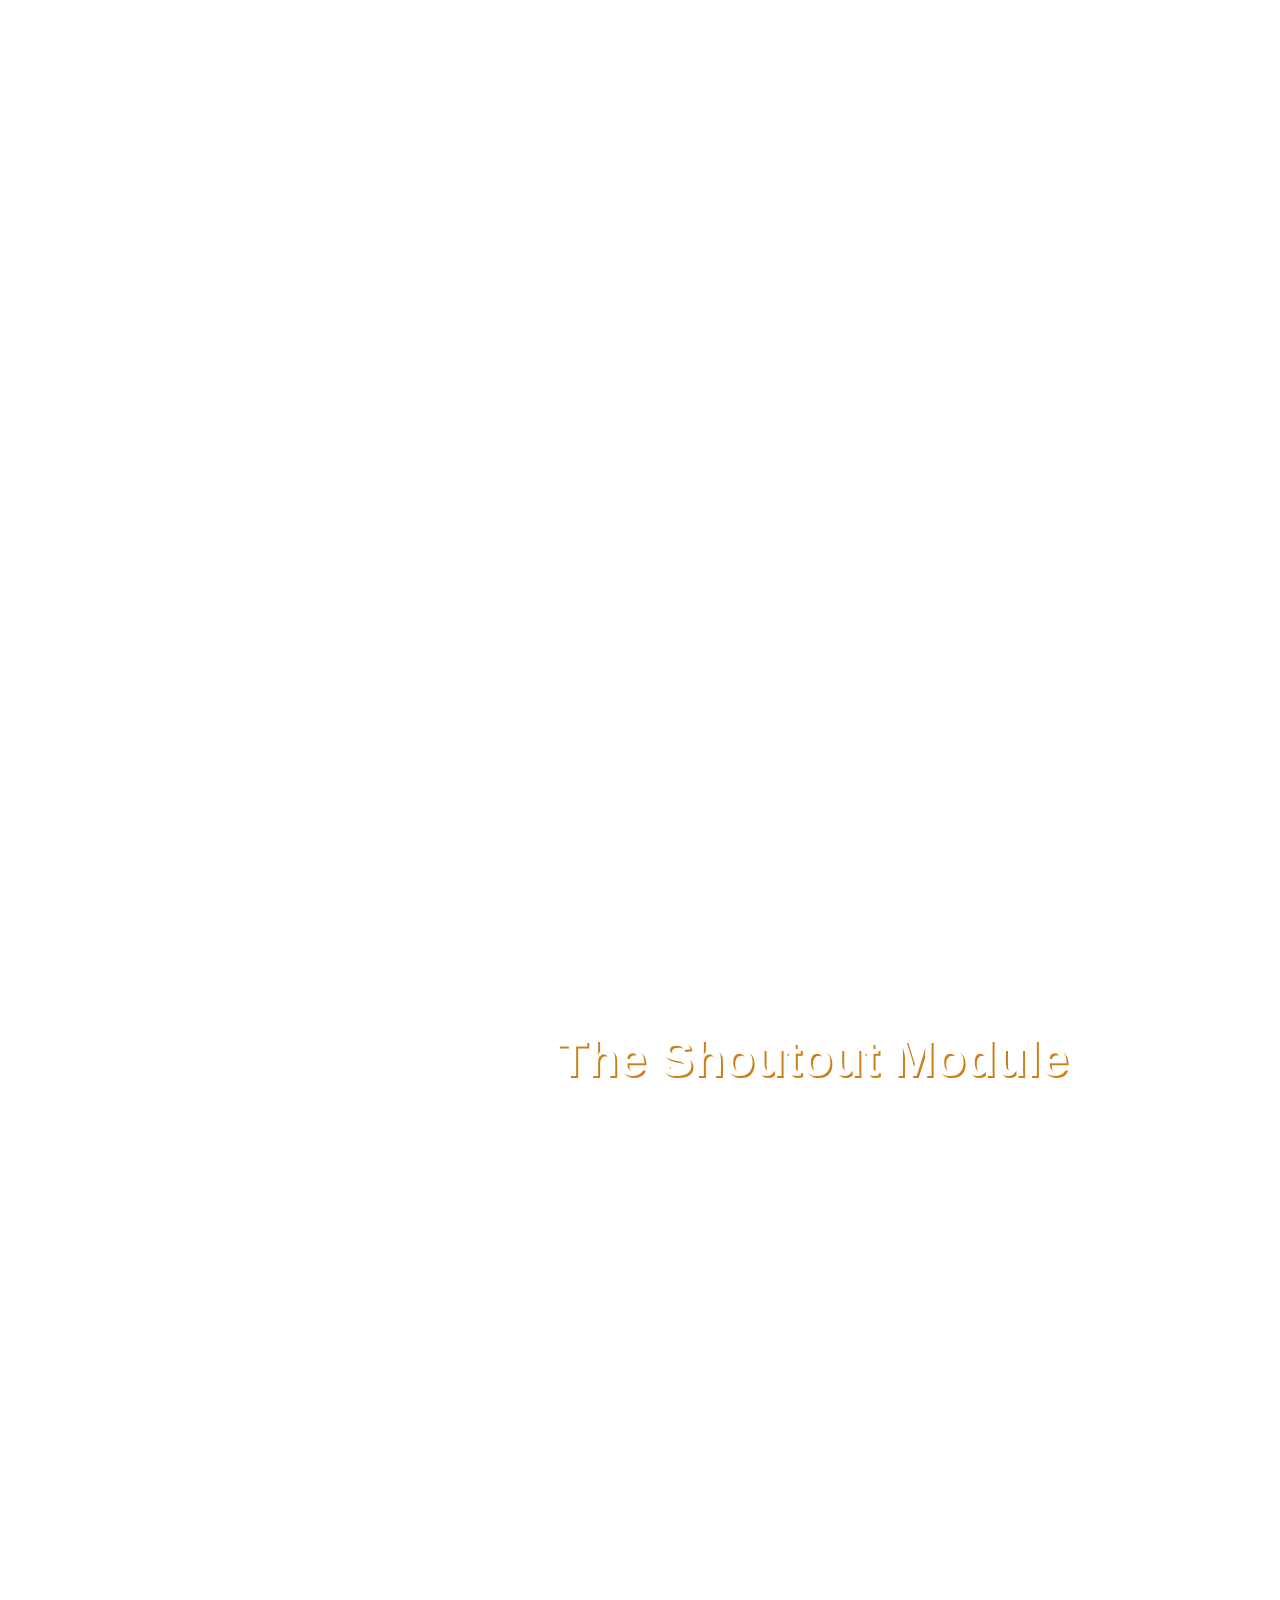
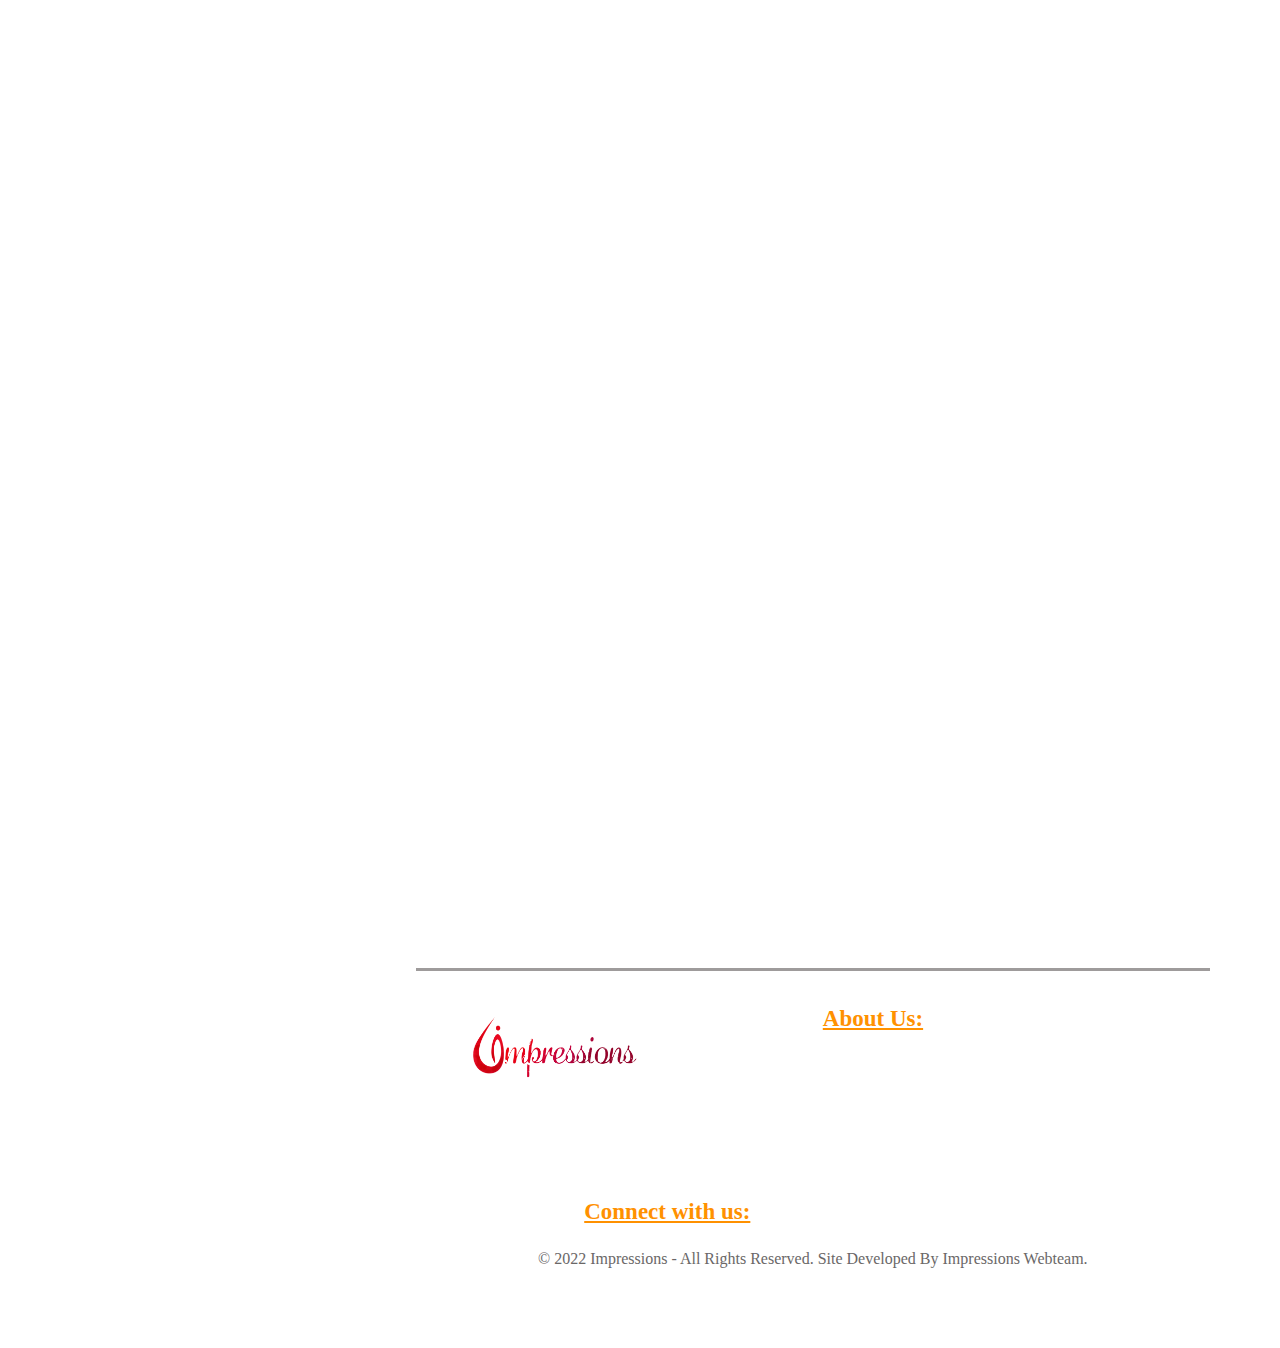
==== commit 9278d3a9: "added logos" ====
--- a/index.html
+++ b/index.html
@@ -43,6 +43,7 @@
         </div>
         <div class="leftContainer" id="blur1">
             <h1 class="titleText">EVENTS</h1>
+            
             <div class="modules">
                 <nav>
                     <ul>
@@ -66,6 +67,11 @@
                         </a>
                     </ul>
                 </nav>
+            </div>
+
+            <div class="logos">
+                <img src="images/coep tech logo new.png" alt="" class="coepLogo">
+                <img src="images/only_logo-1.png" alt="" class="impressLogo">
             </div>
         </div>
         <div class="rightContainer" id="blur2">
@@ -298,8 +304,8 @@
                         <div class="footBody2">
                             <li>In case of any queries, mail us at - help@xyz.com</li>
                             <li style="margin-top: 12px;">Contact -
-                            <li class="noBullets">ABC(Events Events) - 1234567890</li>
-                            <li class="noBullets">XYZ(Web Head) - 1234567890</li>
+                            <li class="noBullets" style="margin-top: 8px;">ABC(Events Head) - 1234567890</li>
+                            <li class="noBullets" style="margin-top: 5px;">XYZ(Web Head) - 1234567890</li>
                             </li>
                         </div>
                     </div>
--- a/cssFiles/bg_style.css
+++ b/cssFiles/bg_style.css
@@ -86,6 +86,28 @@
     animation: shine 8s linear infinite;
 }
 
+.logos{
+    width: 100%;
+    display: flex;
+    flex-direction: row;
+    align-items: center;
+    justify-content: center;
+    position: absolute;
+    left: -30px;
+    bottom: -40px;
+}
+
+.coepLogo{
+    width: 220px;
+    height: 220px;
+}
+
+.impressLogo{
+    width: 105px;
+    height: 170px;
+    margin-left: -20px;
+}
+
 @keyframes shine {
     from {
         background-position: center 0;
@@ -105,7 +127,7 @@
     list-style: none;
     padding-left: 35px;
     position: relative;
-    top: 5vh;
+    top: 0vh;
 }
 
 .leftContainer ul:after{
@@ -133,18 +155,17 @@
 }
 
 .leftContainer ul a li.active{
-    font-size: 28px;
-}
-
+    font-size: 25px;
+}
 
 .leftContainer ul li{
     position: relative;
     color: white;
     font-family: 'Trebuchet MS', 'Lucida Sans Unicode', 'Lucida Grande', 'Lucida Sans', Arial, sans-serif;
-    font-size: 25px;
+    font-size: 24px;
     font-weight: 700;
     padding: 5px;
-    margin: 35px 2px;
+    margin: 25px 2px;
     cursor: pointer;
 }
 
@@ -159,10 +180,6 @@
 
 .leftContainer ul li.active, .leftContainer ul li:hover{
     color: rgb(255, 102, 0);
-}
-
-.leftContainer ul li.active{
-    font-size: 26px;
 }
 
 .leftContainer ul a li.active::before{
@@ -351,10 +368,19 @@
 
     h1.titleText {
         position: absolute;
-        top: 12vh;
+        top: 8vh;
         left: 0;
         width: 100%;
         text-align: center;
+    }
+
+    .leftContainer ul li{
+        font-size: 22px;
+        margin: 20px 2px;
+    }
+
+    .leftContainer ul a li.active{
+        font-size: 24px;
     }
 
     .modTitle{
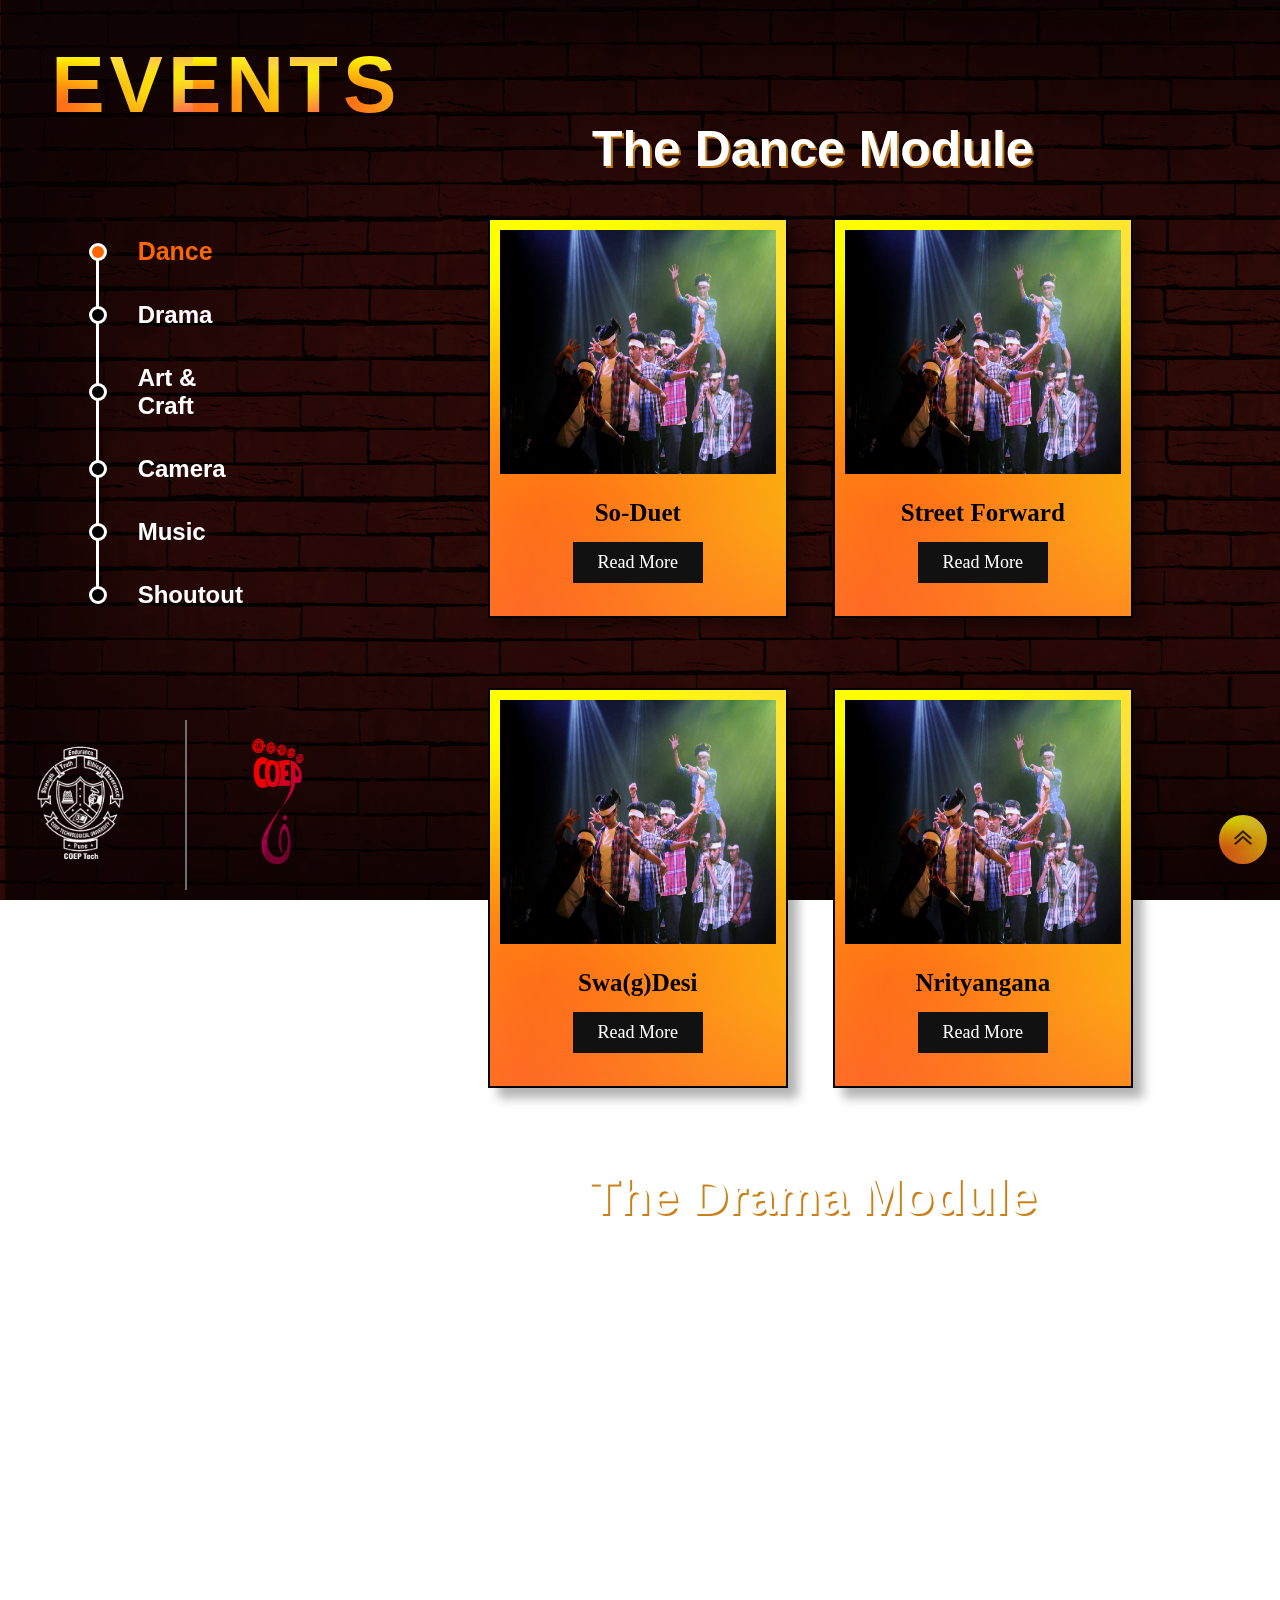
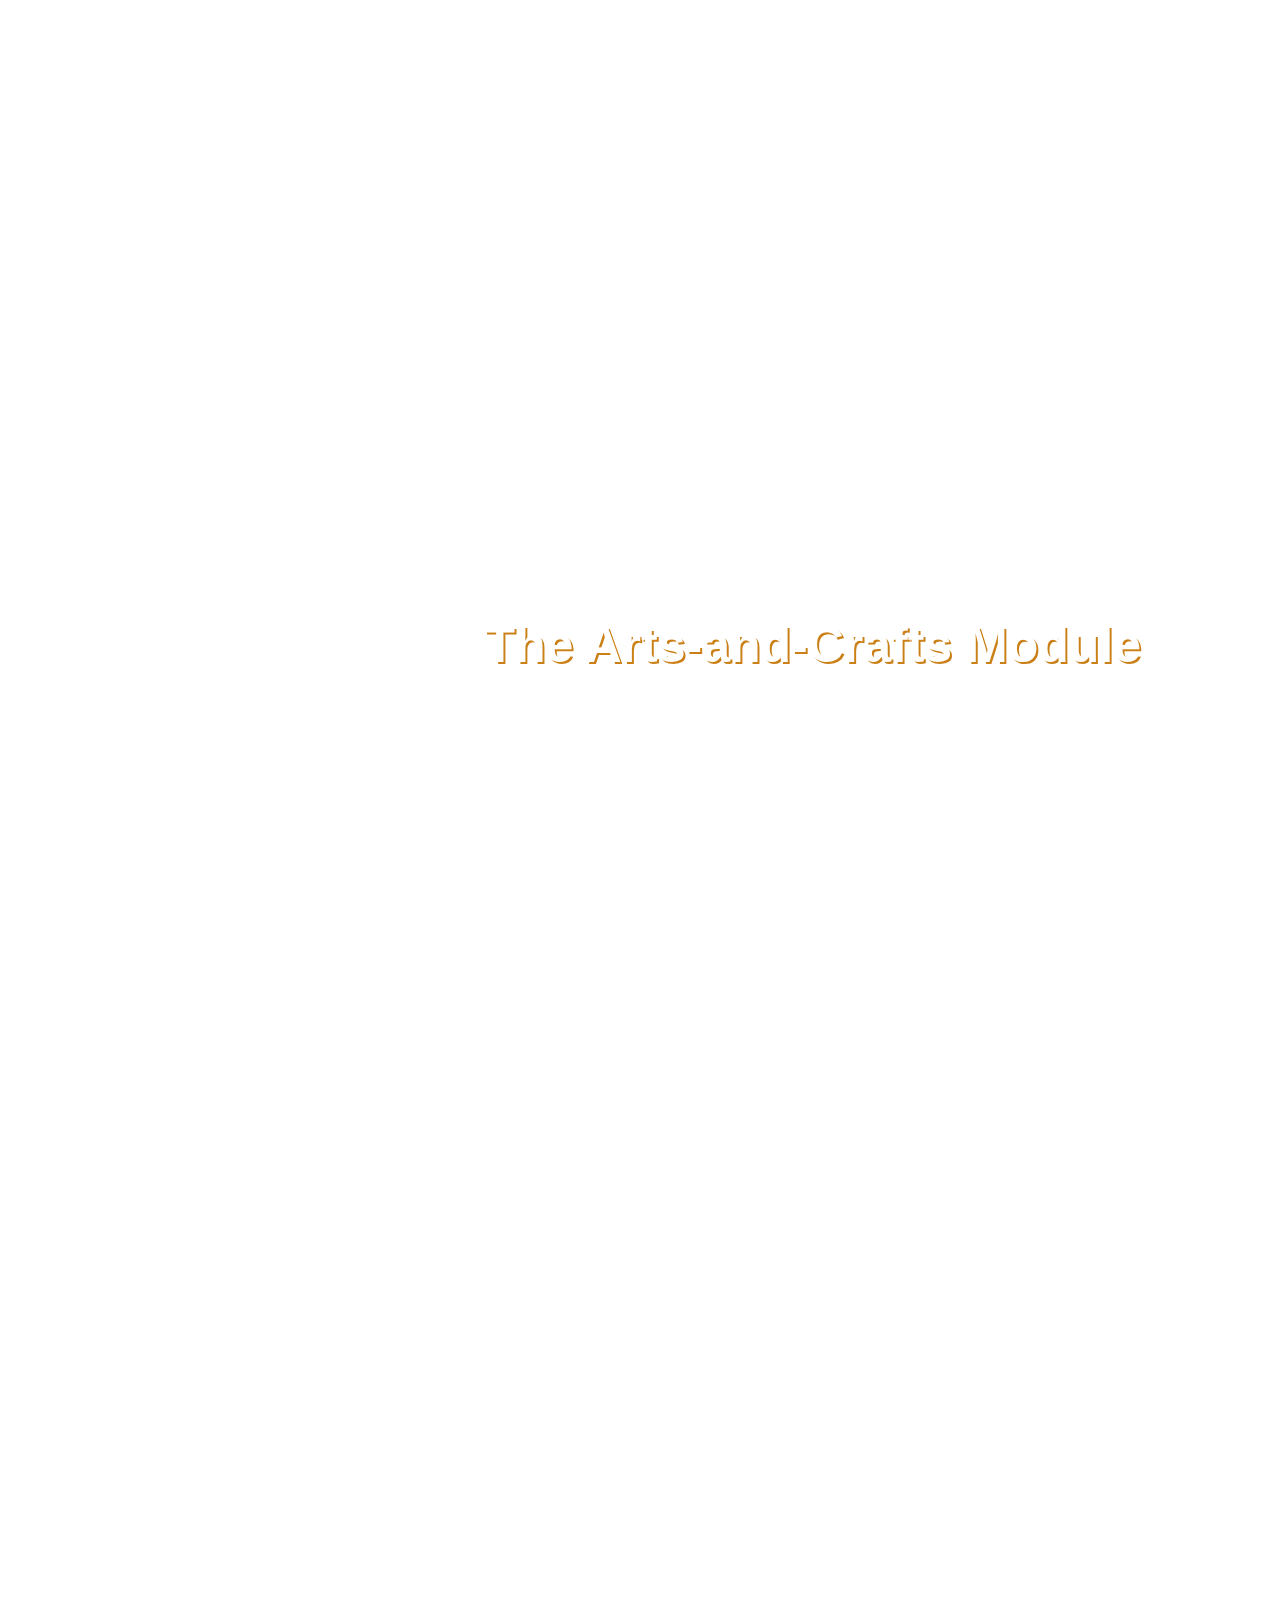
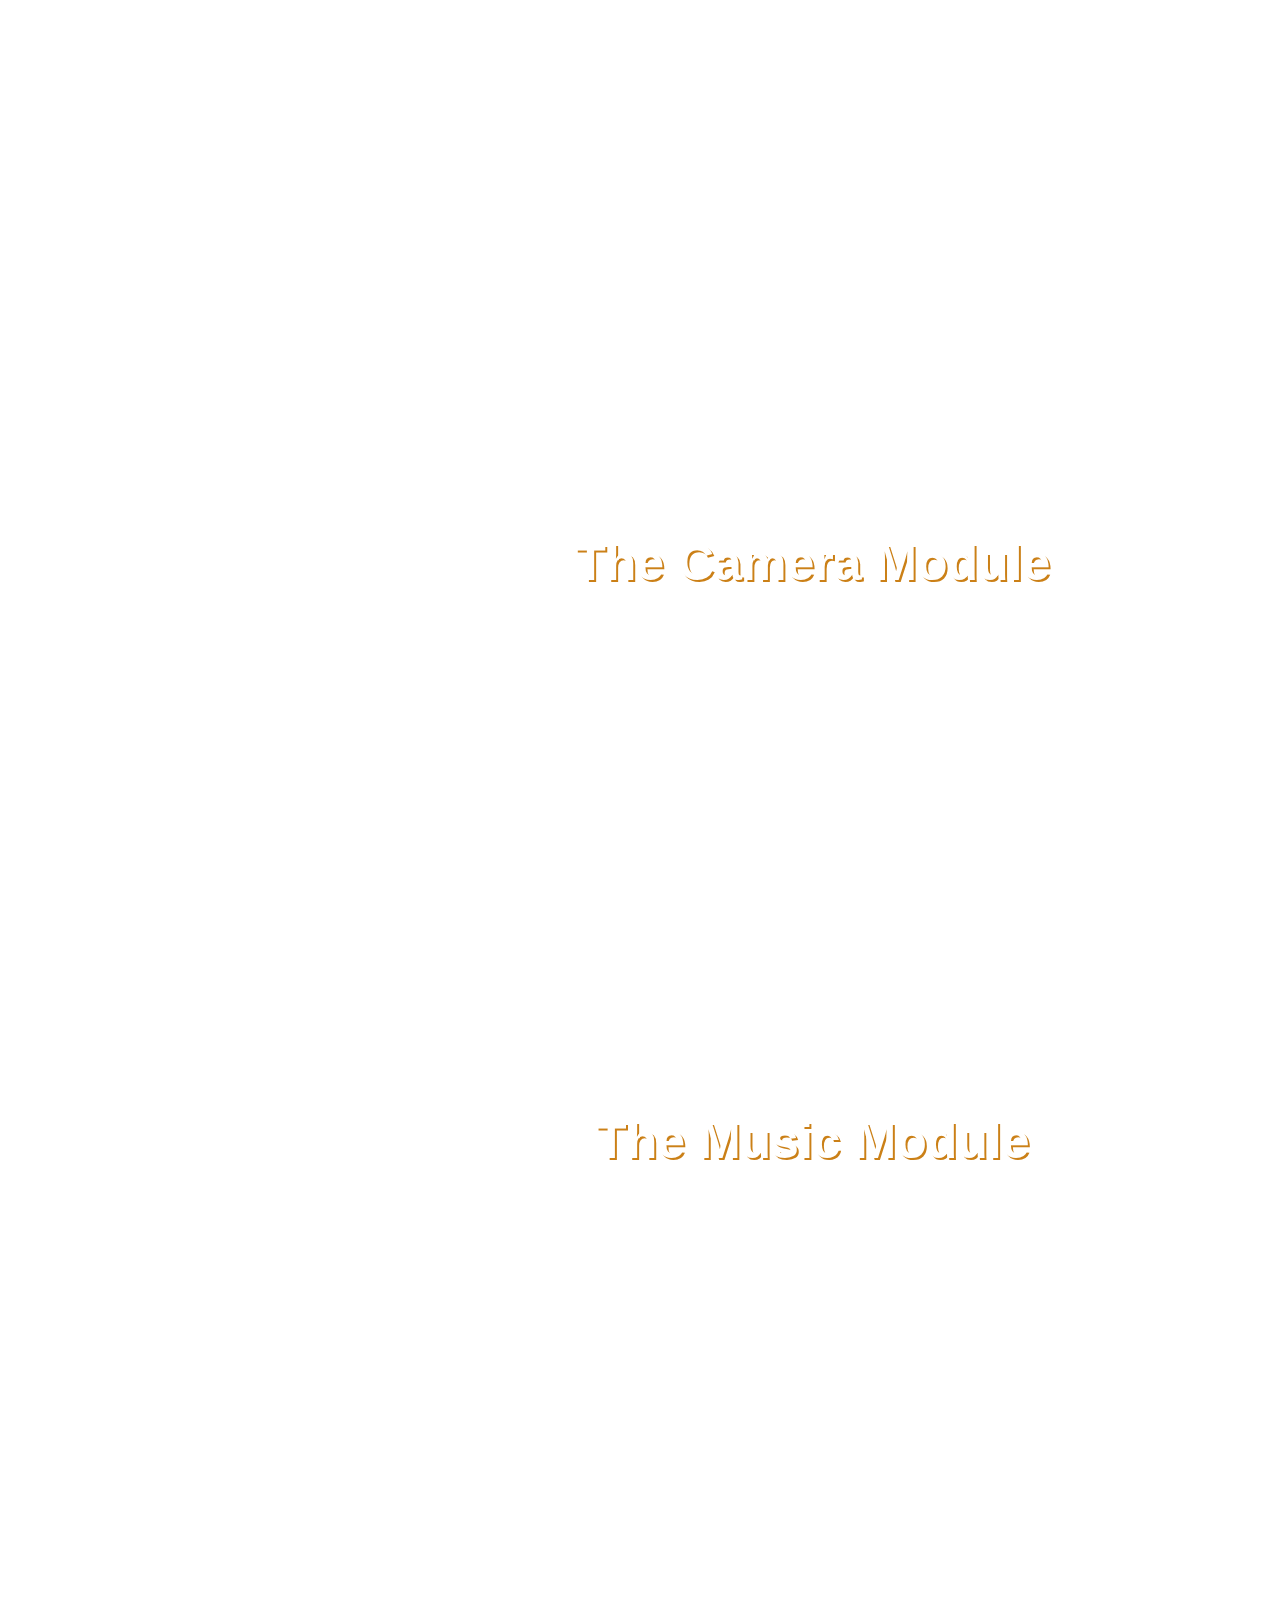
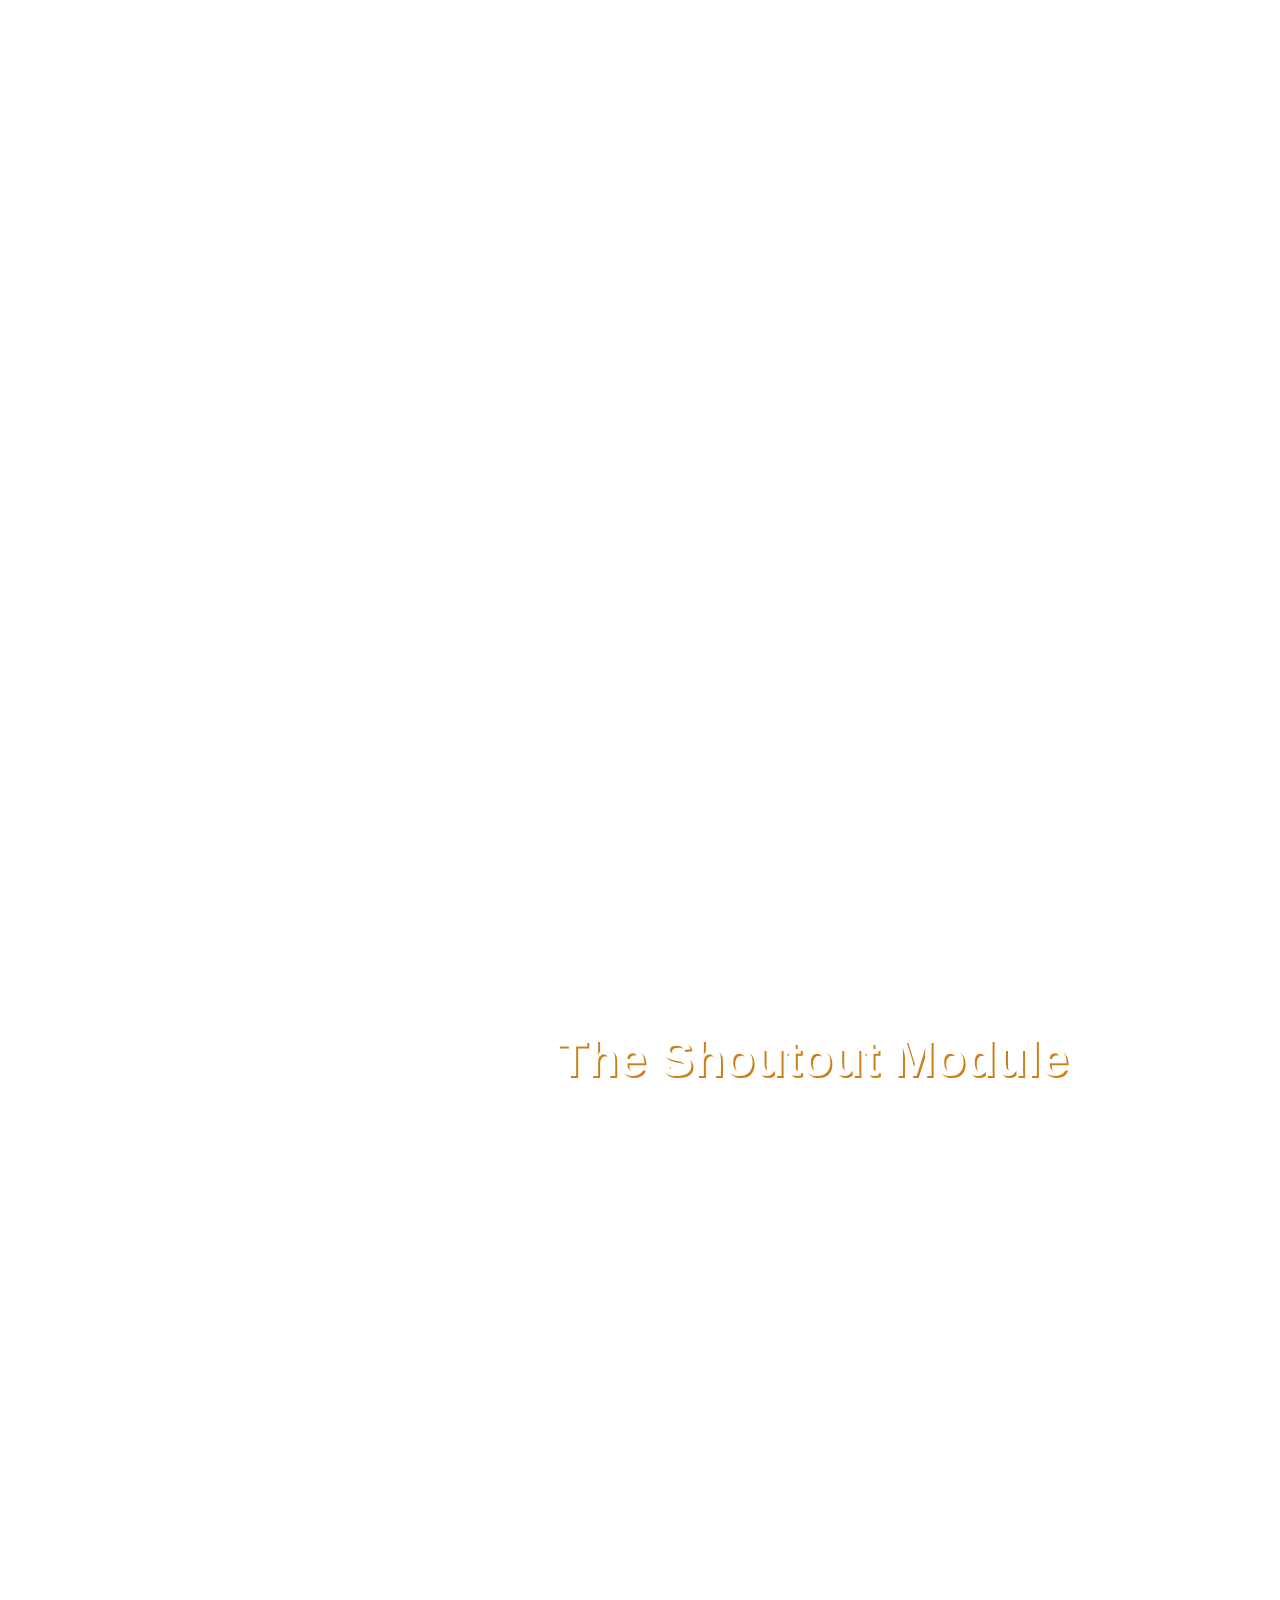
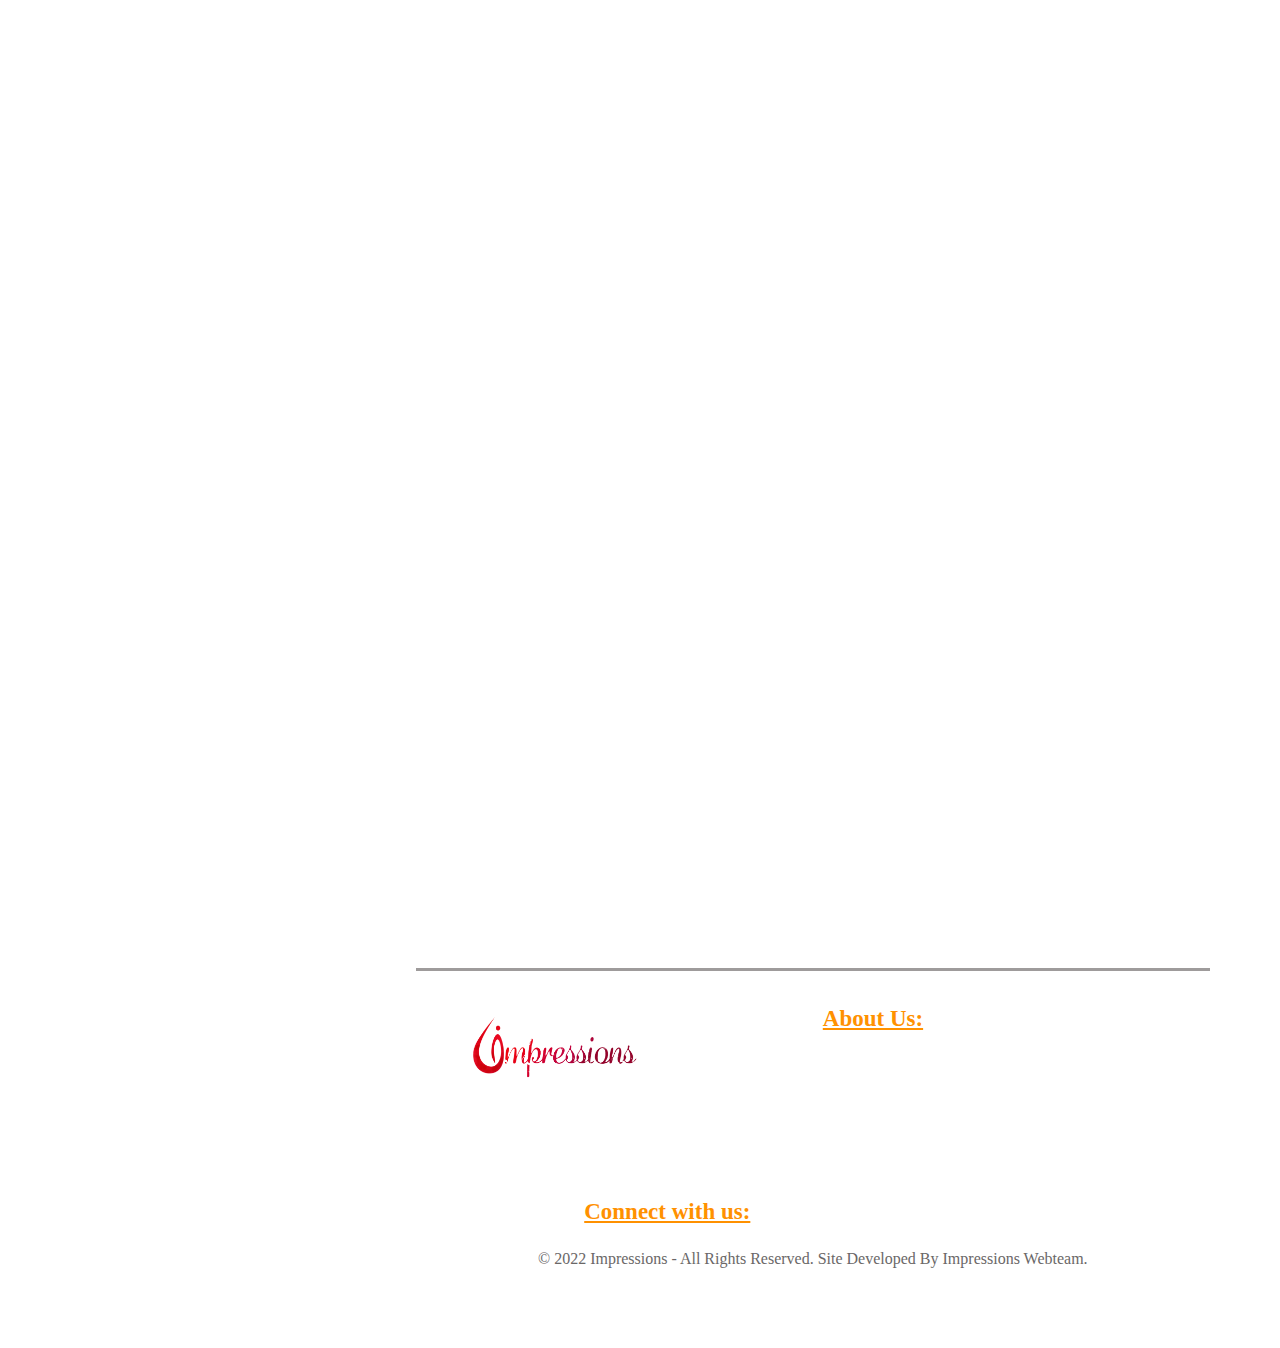
==== commit b4646a0b: "updated site link in footer" ====
--- a/index.html
+++ b/index.html
@@ -12,7 +12,6 @@
     <link rel="stylesheet" href="cssFiles/goToTop.css">
     <link rel="stylesheet" href="cssFiles/popup_slider.css">
     <link href="https://unpkg.com/aos@2.3.1/dist/aos.css" rel="stylesheet">
-
 </head>
 
 <body>
@@ -291,7 +290,7 @@
                     <div class="footSec1">
                         <!-- <div class="footTitle1">Impressions</div> -->
                         <div class="footTitle1">
-                            <a href="https://www.impressions2021.net/" target="_blank">
+                            <a href="https://www.impressionscoeptech.com/" target="_blank">
                                 <img src="images/name_logo2.png" alt="">
                             </a>
                         </div>
--- a/cssFiles/bg_style.css
+++ b/cssFiles/bg_style.css
@@ -70,7 +70,7 @@
 
 h1.titleText {
     position: absolute;
-    top: 6vh;
+    top: 5vh;
     left: 4vw;
     font-family: 'Franklin Gothic Medium', 'Arial Narrow', Arial, sans-serif;
     font-size: 80px;
@@ -95,6 +95,7 @@
     position: absolute;
     left: -30px;
     bottom: -40px;
+    margin-bottom: 25px;
 }
 
 .coepLogo{
@@ -103,9 +104,10 @@
 }
 
 .impressLogo{
-    width: 105px;
+    width: 135px;
     height: 170px;
-    margin-left: -20px;
+    border-left: 2px solid rgb(112, 112, 112);
+    padding-left: 40px;
 }
 
 @keyframes shine {
@@ -127,16 +129,16 @@
     list-style: none;
     padding-left: 35px;
     position: relative;
-    top: 0vh;
+    top: -3vh;
 }
 
 .leftContainer ul:after{
     content: "";
     position: absolute;
     width: 3px;
-    height: 95%;
+    height: 92%;
     left: 0px;
-    top: 2.5%;
+    top: 4%;
     background: white;
 }
 
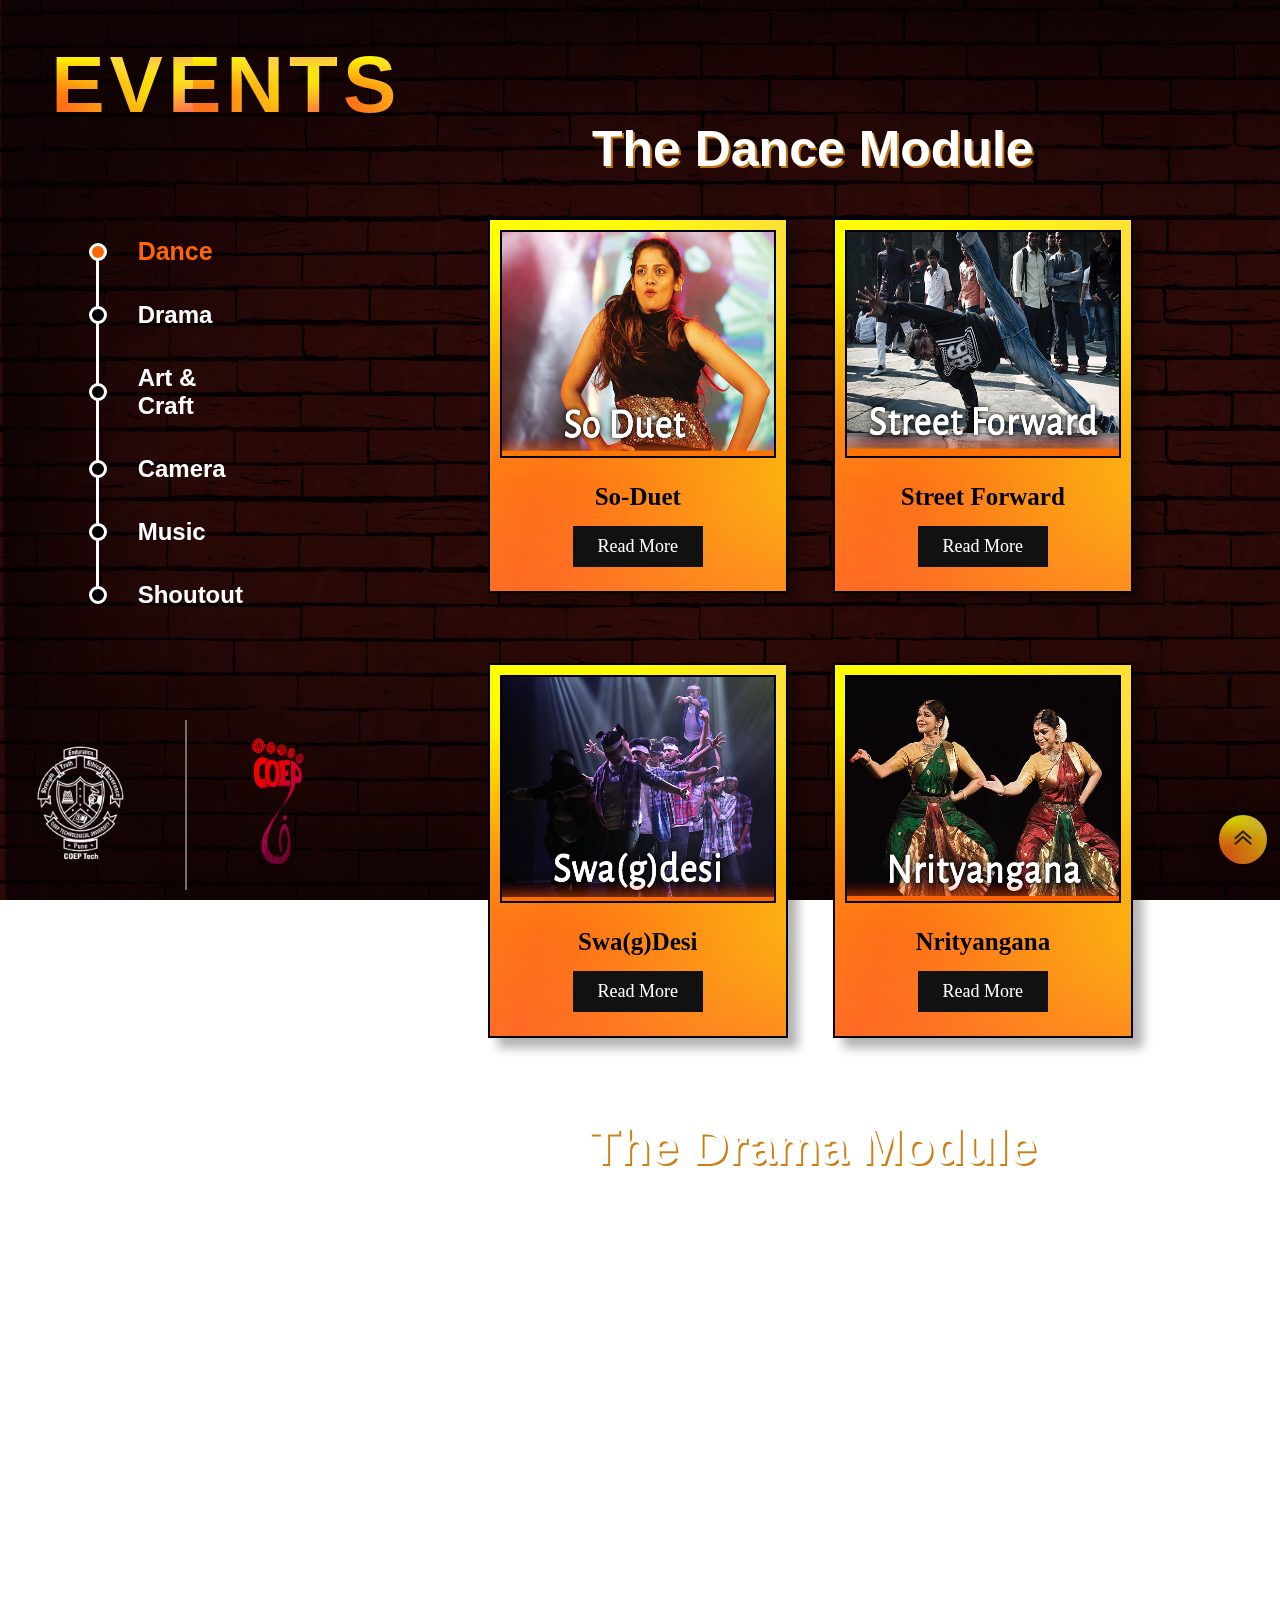
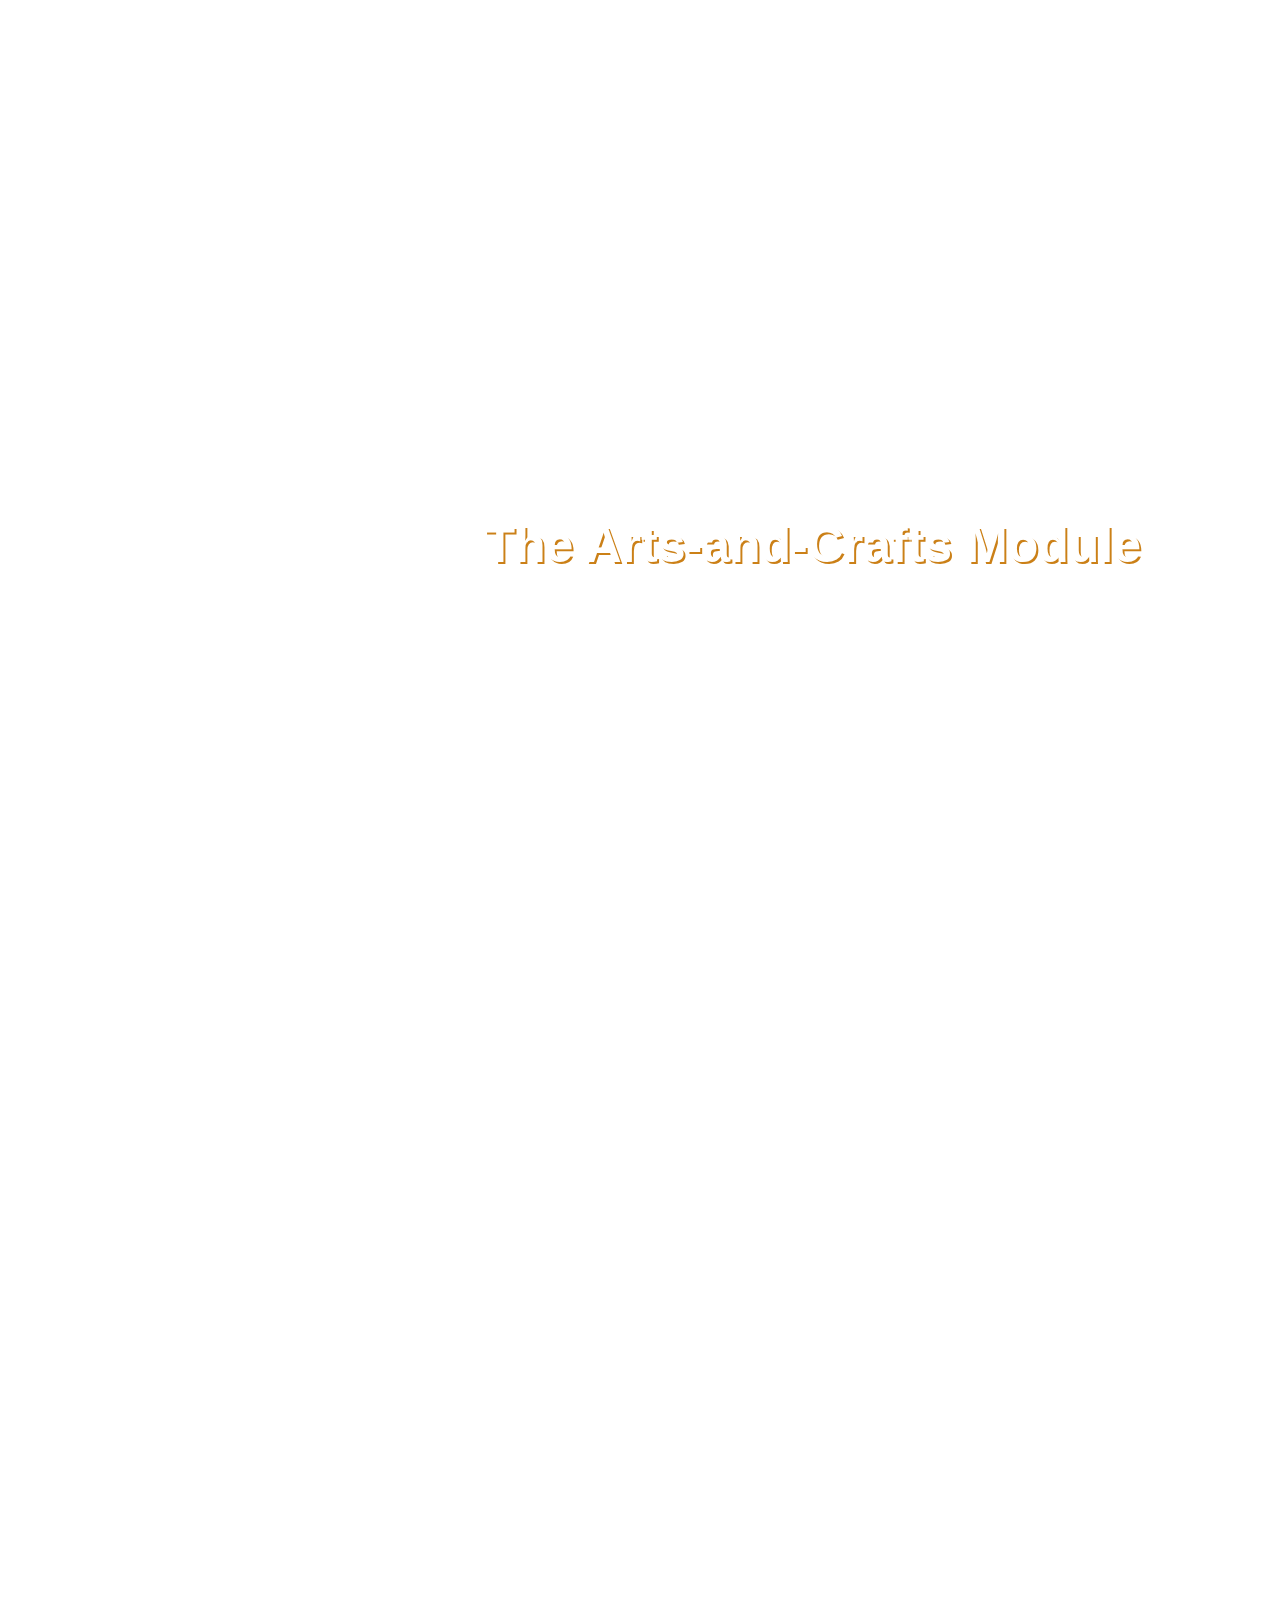
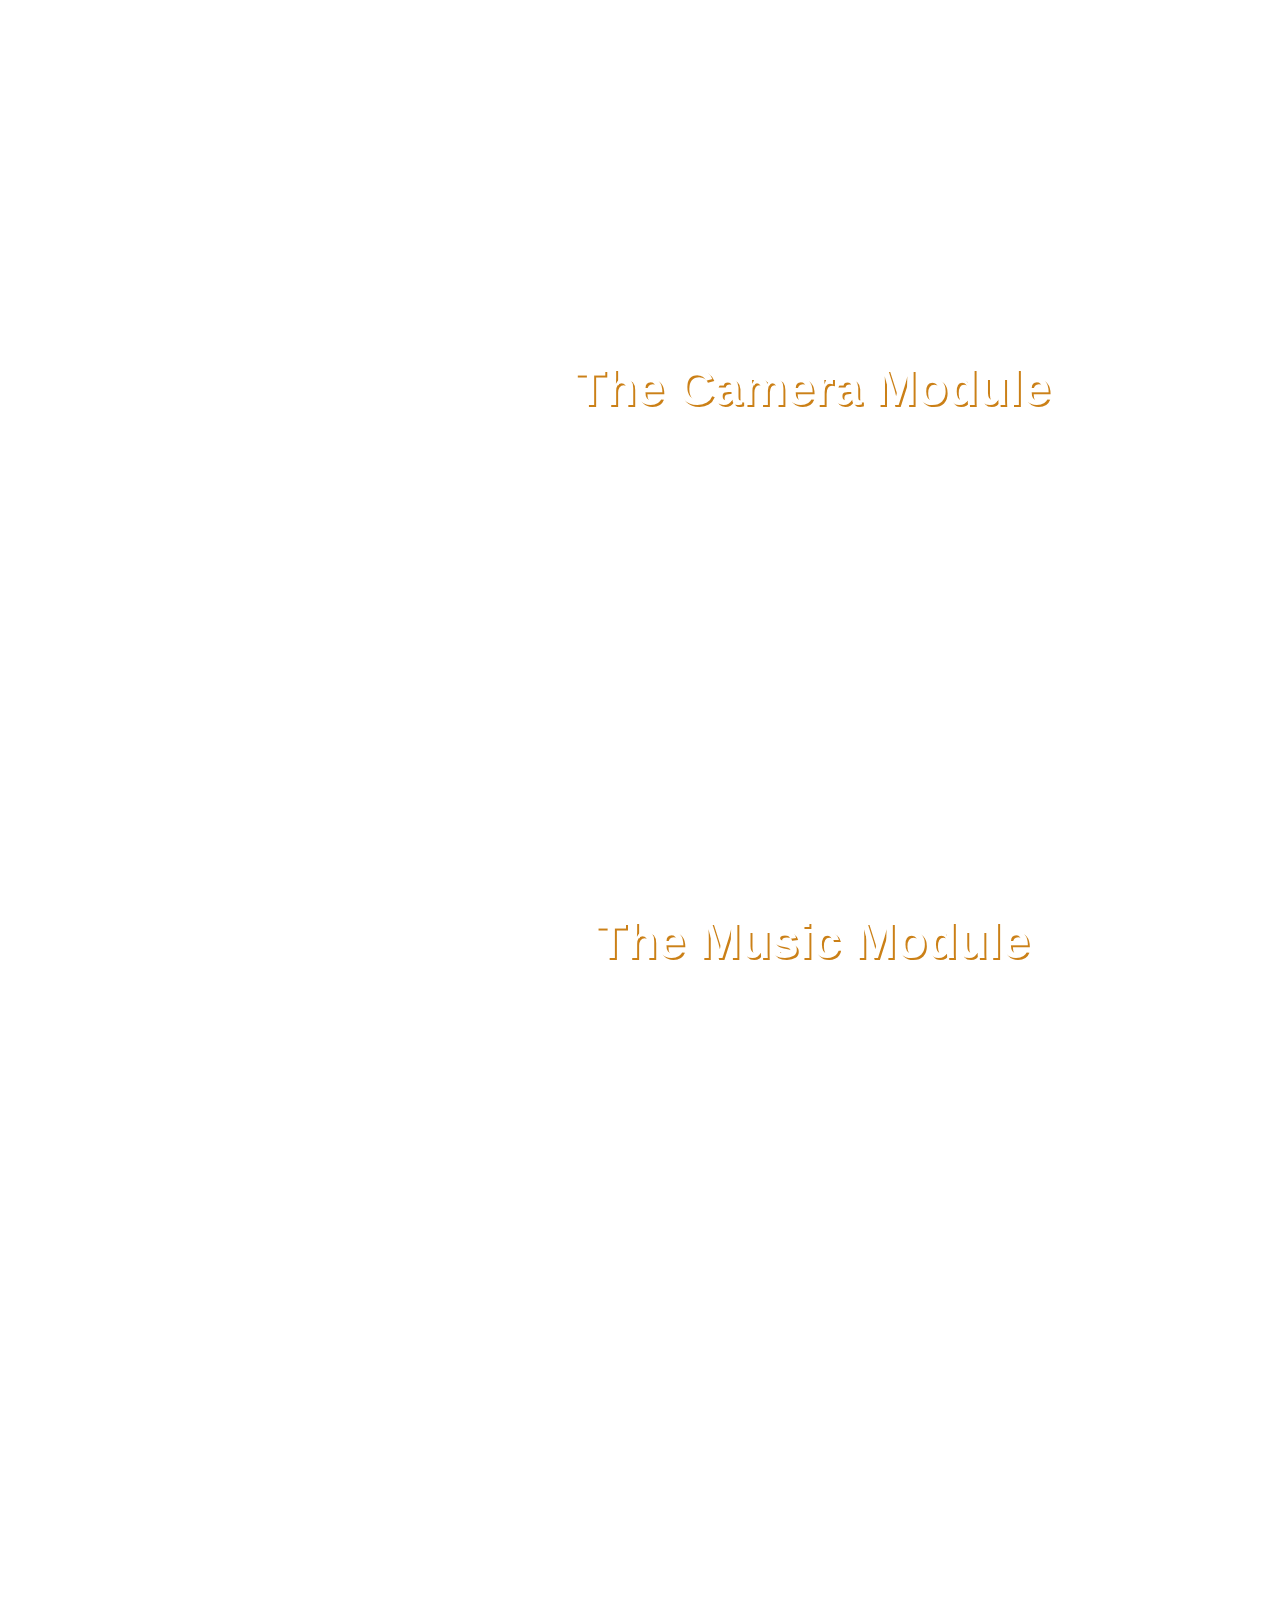
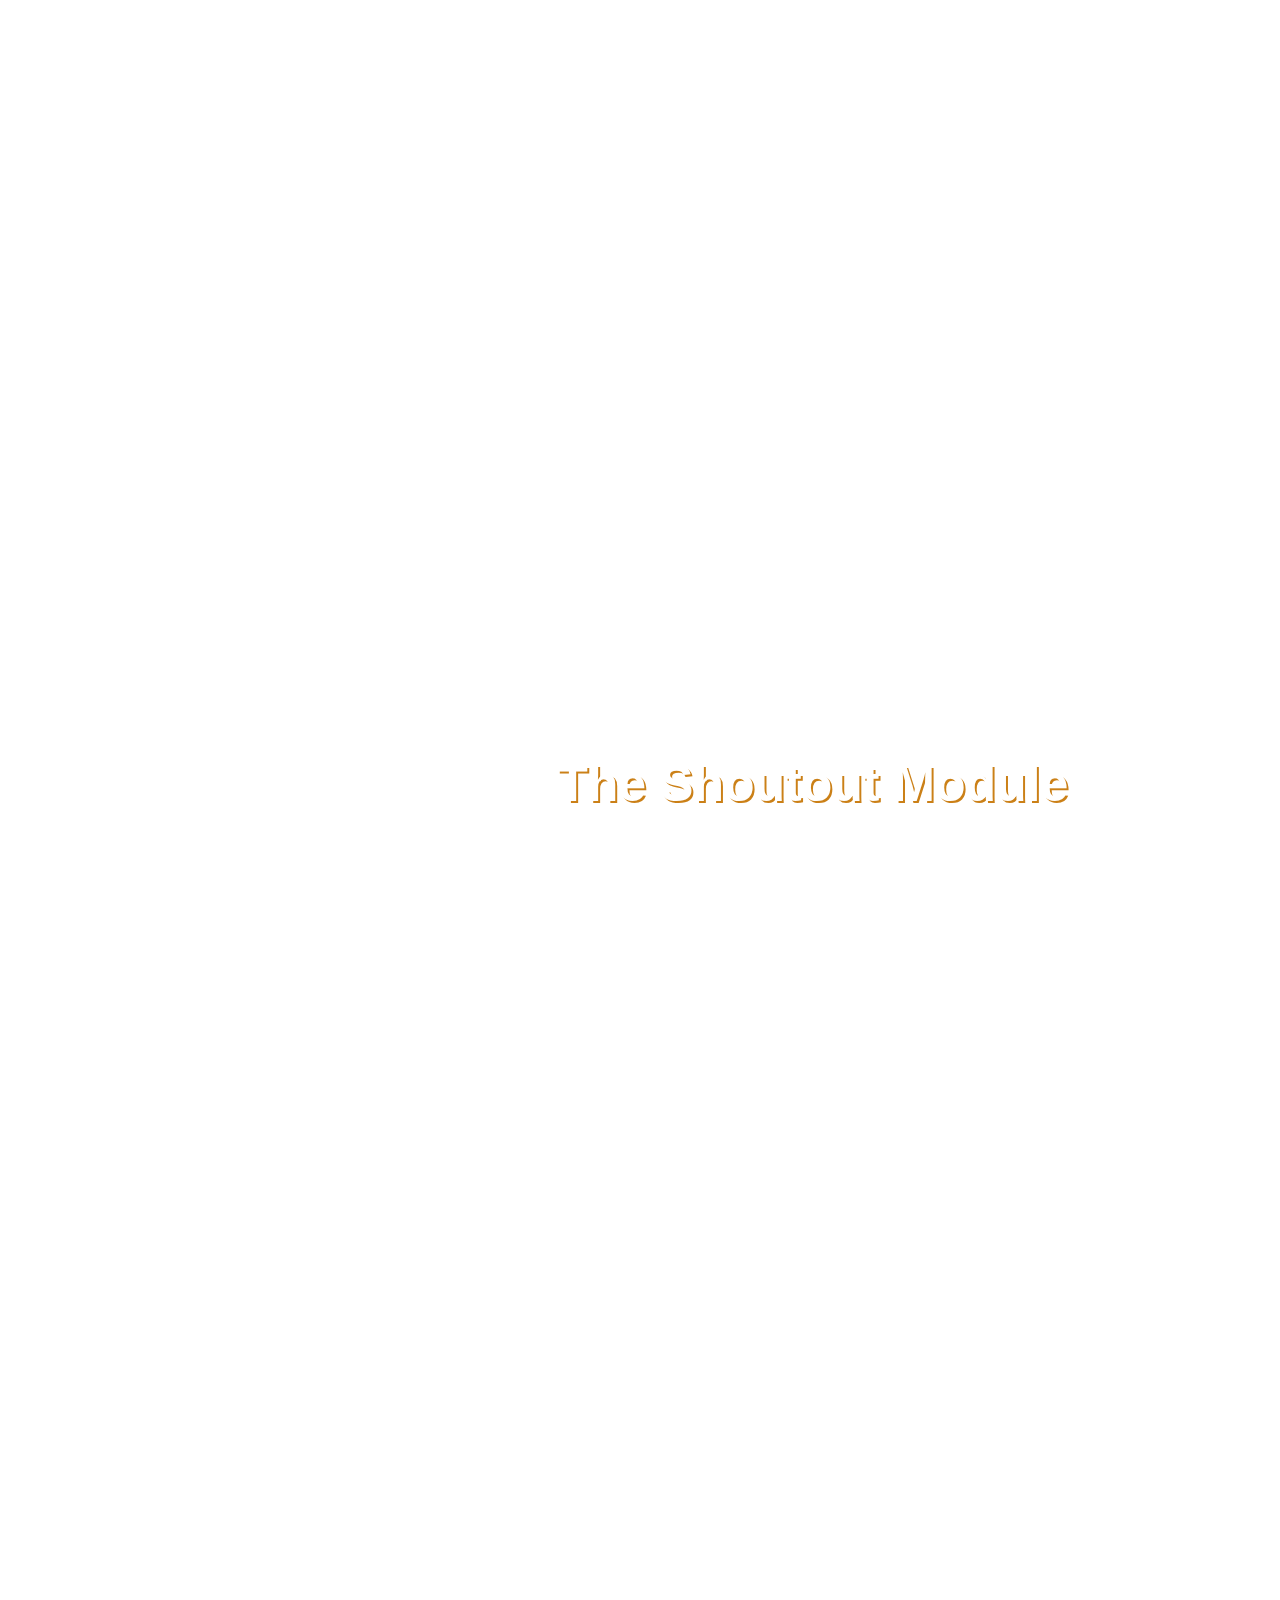
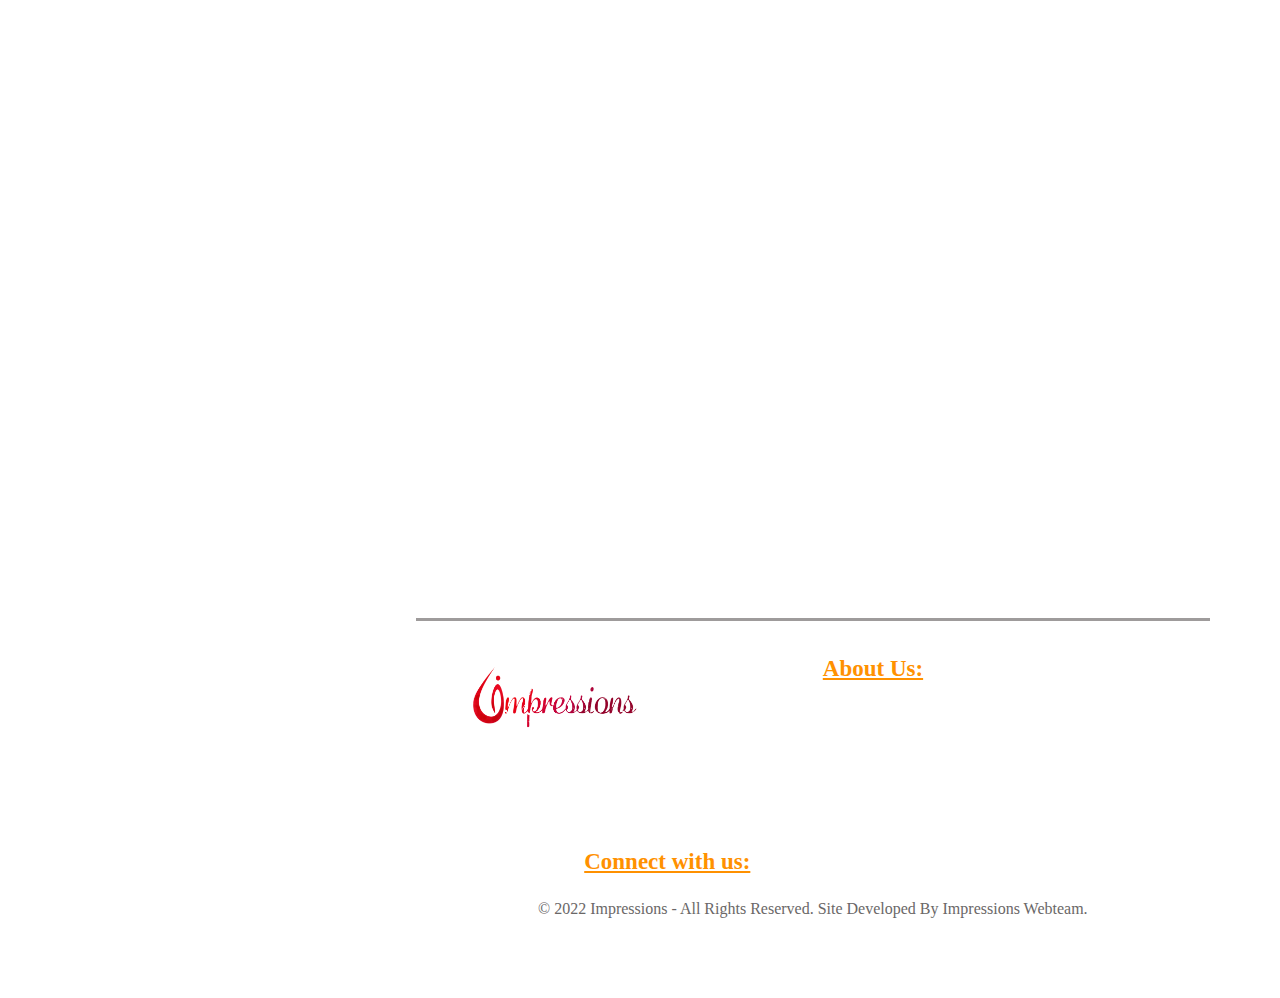
==== commit 23a87c9f: "added images of each event" ====
--- a/index.html
+++ b/index.html
@@ -1,7 +1,7 @@
 <!DOCTYPE html>
 <html lang="en">
 
-<head>
+<html>
     <meta charset="UTF-8">
     <meta http-equiv="X-UA-Compatible" content="IE=edge">
     <meta name="viewport" content="width=device-width, initial-scale=1.0">
@@ -12,8 +12,7 @@
     <link rel="stylesheet" href="cssFiles/goToTop.css">
     <link rel="stylesheet" href="cssFiles/popup_slider.css">
     <link href="https://unpkg.com/aos@2.3.1/dist/aos.css" rel="stylesheet">
-</head>
-
+</html>
 <body>
 
     <div id="holder"></div>
@@ -81,28 +80,28 @@
                 <div class="dance" id="dance">
                     <div class="card" data-aos="zoom-in">
                         <div class="cardContent">
-                            <img src="images/m2.jpg" alt="">
+                            <img src="images/dance/so-duet.png" alt="">
                             <h2>So-Duet</h2>
                             <div onclick="togglePopup(this.id)" id="SD">Read More</div>
                         </div>
                     </div>
                     <div class="card" data-aos="zoom-in">
                         <div class="cardContent">
-                            <img src="images/m2.jpg" alt="">
+                            <img src="images/dance/street-forward.png" alt="">
                             <h2>Street Forward</h2>
                             <div onclick="togglePopup(this.id)" id="SF">Read More</div>
                         </div>
                     </div>
                     <div class="card" data-aos="zoom-in">
                         <div class="cardContent">
-                            <img src="images/m2.jpg" alt="">
+                            <img src="images/dance/swagdesi.png" alt="">
                             <h2>Swa(g)Desi</h2>
                             <div onclick="togglePopup(this.id)" id="SW">Read More</div>
                         </div>
                     </div>
                     <div class="card" data-aos="zoom-in">
                         <div class="cardContent">
-                            <img src="images/m2.jpg" alt="">
+                            <img src="images/dance/nrityangana.png" alt="">
                             <h2>Nrityangana</h2>
                             <div onclick="togglePopup(this.id)" id="NG">Read More</div>
                         </div>
@@ -116,21 +115,21 @@
                 <div class="drama" id="drama">
                     <div class="card" data-aos="zoom-in">
                         <div class="cardContent">
-                            <img src="images/m2.jpg" alt="">
+                            <img src="images/drama/limelight.png" alt="">
                             <h2>Limelight</h2>
                             <div onclick="togglePopup(this.id)" id="LL">Read More</div>
                         </div>
                     </div>
                     <div class="card" data-aos="zoom-in">
                         <div class="cardContent">
-                            <img src="images/m2.jpg" alt="">
+                            <img src="images/drama/artiskit.png" alt="">
                             <h2>Artiskit</h2>
                             <div onclick="togglePopup(this.id)" id="AS">Read More</div>
                         </div>
                     </div>
                     <div class="card" data-aos="zoom-in">
                         <div class="cardContent">
-                            <img src="images/m2.jpg" alt="">
+                            <img src="images/drama/suno-suno.png" alt="">
                             <h2>Suno Suno</h2>
                             <div onclick="togglePopup(this.id)" id="SS">Read More</div>
                         </div>
@@ -144,37 +143,37 @@
                 <div class="anc" id="anc">
                     <div class="card" data-aos="zoom-in">
                         <div class="cardContent">
-                            <img src="images/m2.jpg" alt="">
+                            <img src="images/anc/doodly-do.png" alt="">
                             <h2>Doodly Doo</h2>
-                            <div onclick="togglePopup()">Read More</div>
-                        </div>
-                    </div>
-                    <div class="card" data-aos="zoom-in">
-                        <div class="cardContent">
-                            <img src="images/m2.jpg" alt="">
+                            <div onclick="togglePopup(this.id)" id="DD">Read More</div>
+                        </div>
+                    </div>
+                    <div class="card" data-aos="zoom-in">
+                        <div class="cardContent">
+                            <img src="images/anc/cirkala.png" alt="">
                             <h2>Cirकला</h2>
-                            <div onclick="togglePopup()">Read More</div>
-                        </div>
-                    </div>
-                    <div class="card" data-aos="zoom-in">
-                        <div class="cardContent">
-                            <img src="images/m2.jpg" alt="">
+                            <div onclick="togglePopup(this.id)" id="CK">Read More</div>
+                        </div>
+                    </div>
+                    <div class="card" data-aos="zoom-in">
+                        <div class="cardContent">
+                            <img src="images/anc/game-of-shades.png" alt="">
                             <h2>Game of Shades</h2>
-                            <div onclick="togglePopup()">Read More</div>
-                        </div>
-                    </div>
-                    <div class="card" data-aos="zoom-in">
-                        <div class="cardContent">
-                            <img src="images/m2.jpg" alt="">
+                            <div onclick="togglePopup(this.id)" id="GOS">Read More</div>
+                        </div>
+                    </div>
+                    <div class="card" data-aos="zoom-in">
+                        <div class="cardContent">
+                            <img src="images/anc/color-splash.png" alt="">
                             <h2>Color Splash</h2>
-                            <div onclick="togglePopup()">Read More</div>
-                        </div>
-                    </div>
-                    <div class="card" data-aos="zoom-in">
-                        <div class="cardContent">
-                            <img src="images/m2.jpg" alt="">
+                            <div onclick="togglePopup(this.id)" id="CS">Read More</div>
+                        </div>
+                    </div>
+                    <div class="card" data-aos="zoom-in">
+                        <div class="cardContent">
+                            <img src="images/anc/graphix.png" alt="">
                             <h2>Graphix</h2>
-                            <div onclick="togglePopup()">Read More</div>
+                            <div onclick="togglePopup(this.id)" id="GP">Read More</div>
                         </div>
                     </div>
                 </div>
@@ -186,16 +185,16 @@
                 <div class="camera" id="camera">
                     <div class="card" data-aos="zoom-in">
                         <div class="cardContent">
-                            <img src="images/m2.jpg" alt="">
+                            <img src="images/camera/box-office.png" alt="">
                             <h2>Box Office</h2>
-                            <div onclick="togglePopup()">Read More</div>
-                        </div>
-                    </div>
-                    <div class="card" data-aos="zoom-in">
-                        <div class="cardContent">
-                            <img src="images/m2.jpg" alt="">
+                            <div onclick="togglePopup(this.id)" id="BO">Read More</div>
+                        </div>
+                    </div>
+                    <div class="card" data-aos="zoom-in">
+                        <div class="cardContent">
+                            <img src="images/camera/lens-art.png" alt="">
                             <h2>Lens Art</h2>
-                            <div onclick="togglePopup()">Read More</div>
+                            <div onclick="togglePopup(this.id)" id="LA">Read More</div>
                         </div>
                     </div>
                 </div>
@@ -207,37 +206,37 @@
                 <div class="music" id="music">
                     <div class="card" data-aos="zoom-in">
                         <div class="cardContent">
-                            <img src="images/m2.jpg" alt="">
+                            <img src="images/music/battle-of-djs.png" alt="">
                             <h2>Battle of DJ's</h2>
-                            <div onclick="togglePopup()">Read More</div>
-                        </div>
-                    </div>
-                    <div class="card" data-aos="zoom-in">
-                        <div class="cardContent">
-                            <img src="images/m2.jpg" alt="">
+                            <div onclick="togglePopup(this.id)" id="BOJ">Read More</div>
+                        </div>
+                    </div>
+                    <div class="card" data-aos="zoom-in">
+                        <div class="cardContent">
+                            <img src="images/music/saavani.png" alt="">
                             <h2>Saavani</h2>
-                            <div onclick="togglePopup()">Read More</div>
-                        </div>
-                    </div>
-                    <div class="card" data-aos="zoom-in">
-                        <div class="cardContent">
-                            <img src="images/m2.jpg" alt="">
+                            <div onclick="togglePopup(this.id)" id="SVN">Read More</div>
+                        </div>
+                    </div>
+                    <div class="card" data-aos="zoom-in">
+                        <div class="cardContent">
+                            <img src="images/music/stay-tuned.png" alt="">
                             <h2>Stay Tuned</h2>
-                            <div onclick="togglePopup()">Read More</div>
-                        </div>
-                    </div>
-                    <div class="card" data-aos="zoom-in">
-                        <div class="cardContent">
-                            <img src="images/m2.jpg" alt="">
+                            <div onclick="togglePopup(this.id)" id="ST">Read More</div>
+                        </div>
+                    </div>
+                    <div class="card" data-aos="zoom-in">
+                        <div class="cardContent">
+                            <img src="images/music/poona-05.png" alt="">
                             <h2>Poona-05</h2>
-                            <div onclick="togglePopup()">Read More</div>
-                        </div>
-                    </div>
-                    <div class="card" data-aos="zoom-in">
-                        <div class="cardContent">
-                            <img src="images/m2.jpg" alt="">
+                            <div onclick="togglePopup(this.id)" id="PN">Read More</div>
+                        </div>
+                    </div>
+                    <div class="card" data-aos="zoom-in">
+                        <div class="cardContent">
+                            <img src="images/music/high-current.png" alt="">
                             <h2>High Current</h2>
-                            <div onclick="togglePopup()">Read More</div>
+                            <div onclick="togglePopup(this.id)" id="HC">Read More</div>
                         </div>
                     </div>
                 </div>
@@ -249,37 +248,37 @@
                 <div class="shoutout" id="shoutout">
                     <div class="card" data-aos="zoom-in">
                         <div class="cardContent">
-                            <img src="images/m2.jpg" alt="">
-                            <h2>Andaaz-E-Ba</h2>
-                            <div onclick="togglePopup()">Read More</div>
-                        </div>
-                    </div>
-                    <div class="card" data-aos="zoom-in">
-                        <div class="cardContent">
-                            <img src="images/m2.jpg" alt="">
+                            <img src="images/shoutout/andaaz-e-bayaan.png" alt="">
+                            <h2>Andaaz-E-Bayaan</h2>
+                            <div onclick="togglePopup(this.id)" id="AEB">Read More</div>
+                        </div>
+                    </div>
+                    <div class="card" data-aos="zoom-in">
+                        <div class="cardContent">
+                            <img src="images/shoutout/tale-teller.png" alt="">
                             <h2>Tale Teller</h2>
-                            <div onclick="togglePopup()">Read More</div>
-                        </div>
-                    </div>
-                    <div class="card" data-aos="zoom-in">
-                        <div class="cardContent">
-                            <img src="images/m2.jpg" alt="">
+                            <div onclick="togglePopup(this.id)" id="TT">Read More</div>
+                        </div>
+                    </div>
+                    <div class="card" data-aos="zoom-in">
+                        <div class="cardContent">
+                            <img src="images/shoutout/comiking.png" alt="">
                             <h2>ComiKing</h2>
-                            <div onclick="togglePopup()">Read More</div>
-                        </div>
-                    </div>
-                    <div class="card" data-aos="zoom-in">
-                        <div class="cardContent">
-                            <img src="images/m2.jpg" alt="">
+                            <div onclick="togglePopup(this.id)" id="KK">Read More</div>
+                        </div>
+                    </div>
+                    <div class="card" data-aos="zoom-in">
+                        <div class="cardContent">
+                            <img src="images/shoutout/versatile.png" alt="">
                             <h2>Vers-atile</h2>
-                            <div onclick="togglePopup()">Read More</div>
-                        </div>
-                    </div>
-                    <div class="card" data-aos="zoom-in">
-                        <div class="cardContent">
-                            <img src="images/m2.jpg" alt="">
+                            <div onclick="togglePopup(this.id)" id="VA">Read More</div>
+                        </div>
+                    </div>
+                    <div class="card" data-aos="zoom-in">
+                        <div class="cardContent">
+                            <img src="images/shoutout/anecdote.png" alt="">
                             <h2>Anecdote</h2>
-                            <div onclick="togglePopup()">Read More</div>
+                            <div onclick="togglePopup(this.id)" id="AD">Read More</div>
                         </div>
                     </div>
                 </div>
@@ -331,7 +330,7 @@
         </div>
 
         <div id="popup">
-            <h1 class="after" onclick="togglePopup()">+</h1>
+            <h2 class="after" onclick="togglePopup()">+</h2>
 
             <div class="container">
                 <h1 class="EveName" id="EveName">Event Name</h1>
@@ -396,24 +395,6 @@
                         <div class="bg"></div>
                         <div class="details">
                             <h1>CONTACT US</h1>
-                            <p>
-                                Lorem ipsum dolor sit amet, consectetur adipiscing
-                                elit. Integer lacinia dui lectus. Donec scelerisque ipsum
-                                diam, ac mattis orci pellentesque eget.
-                            </p>
-                            <!-- <button>Check Now</button> -->
-                        </div>
-
-                        <div class="illustration">
-                            <div class="inner"></div>
-                            <a href="#">Register</a>
-                        </div>
-                    </div>
-
-                    <div class="box5 box">
-                        <div class="bg"></div>
-                        <div class="details">
-                            <h1>MORE INFO</h1>
                             <p>
                                 Lorem ipsum dolor sit amet, consectetur adipiscing
                                 elit. Integer lacinia dui lectus. Donec scelerisque ipsum
@@ -443,7 +424,7 @@
                     <div class="box2">Structure</div>
                     <div class="box3">Rules</div>
                     <div class="box4">Contact</div>
-                    <div class="box5">More Info</div>
+                    <!-- <div class="box5">More Info</div> -->
                 </div>
             </div>
             <!-- <div id="popup">
--- a/cssFiles/bg_style.css
+++ b/cssFiles/bg_style.css
@@ -208,7 +208,7 @@
     align-items: center;
     flex-direction: column;
     /* background: repeating-linear-gradient(135deg, #f6d900, red 1px, #d4cd96); */
-    height: 400px;
+    height: 375px;
     width: 300px;
     margin: 40px 25px 30px 20px;
     background: url(../images/Page4.svg);
@@ -237,6 +237,7 @@
     /* border-radius: 15px 15px 0 0; */
     width: 100%;
     height: 65%;
+    border: 2px solid black;
 }
 
 .cardContent div {
@@ -255,7 +256,6 @@
     color: red;
     
 }
-
 
 
 /* popup */
@@ -581,4 +581,9 @@
         width: 95%;
         margin-bottom: 25px;
     }
+}
+
+/* disabling scrolling when popup is visible */
+body.popupActive{
+    overflow: hidden;
 }--- a/cssFiles/goToTop.css
+++ b/cssFiles/goToTop.css
@@ -21,3 +21,7 @@
     width: 18px;
     height: 15px;
 }
+
+#scrollbtn.active{
+    visibility: hidden;
+}--- a/cssFiles/popup_slider.css
+++ b/cssFiles/popup_slider.css
@@ -1,27 +1,18 @@
-
 .container {
     position: relative;
     overflow: hidden;
     width: 100%;
     height: 100%;
 }
-@media only screen and (max-width: 1000px) {
-    .container {
-        border-radius: 0;
-   }
-}
+
 .slider {
     display: flex;
-    width: 500%;
+    width: 400%;
     height: 100%;
     transition: all 0.25s ease-in;
     transform: translateX(0);
 }
-@media only screen and (max-width: 1000px) {
-    .slider {
-        height: 100vh;
-   }
-}
+
 .slider .box {
     height: 100%;
     width: 100%;
@@ -31,107 +22,40 @@
     overflow: hidden;
     position: relative;
 }
-@media only screen and (max-width: 650px) {
-    .slider .box {
-        grid-template-columns: 1fr;
-        grid-template-rows: repeat(2, 1fr);
-   }
-}
+
 .slider .box .bg {
     /* padding: 2rem; */
     background-color: rgba(0, 0, 0, .2);
-    width: 65%;
+    width: 70%;
     transform: skewX(7deg);
     position: absolute;
     height: 100%;
     left: -10%;
-    padding-left: 20rem;
+    padding-left: 10px;
     transform-origin: 0 100%;
 }
-@media only screen and (max-width: 800px) {
-    .slider .box .bg {
-        width: 65%;
-   }
-}
-@media only screen and (max-width: 650px) {
-    .slider .box .bg {
-        width: 100%;
-        left: 0;
-        bottom: 0;
-        height: 54%;
-        transform: skewX(0deg);
-   }
-}
-/* .slider .box .bg::before {
-    content: "";
-    width: 100%;
-    height: 100%;
-    position: absolute;
-    left: 0;
-    top: 0;
-    background-color: inherit;
-    pointer-events: none;
-    transform: skewX(10deg);
-} */
-@media only screen and (max-width: 650px) {
-    .slider .box .bg::before {
-        width: 120%;
-        bottom: 0;
-        transform: skewX(0deg);
-   }
-}
+
 .slider .box .details {
-    padding: 5rem;
-    padding-left: 10rem;
-    padding-right: 0rem;
+    padding: 130px;
+    padding-right: 0;
     z-index: 100;
     grid-column: 1 / span 1;
     grid-row: -1;
 }
-@media only screen and (max-width: 650px) {
-    .slider .box .details {
-        grid-row: 2 / span 1;
-        grid-column: -1;
-        text-align: center;
-        padding: 2rem;
-        transform: translateY(-9rem);
-   }
-}
+
 .slider .box .details h1 {
-    font-size: 3rem;
+    font-size: 50px;
     font-weight: 700;
-    margin-bottom: 1rem;
-}
+    margin-bottom: 35px;
+}
+
 .slider .box .details p {
     display: inline-block;
-    font-size: 1.2rem;
+    font-size: 22px;
     color: #b5b4b4;
-    margin-bottom: 2rem;
-    margin-right: 5rem;
+    margin-bottom: 1rem;
+    margin-right: 1rem;
     user-select: text;
-}
-@media only screen and (max-width: 800px) {
-    .slider .box .details p {
-        margin-right: 0;
-   }
-}
-.slider .box .details button {
-    padding: 1rem 3rem;
-    color: black;
-    font-size: 25px;
-    border-radius: 1rem;
-    margin-top: 4rem;
-    outline: none;
-    border: none;
-    cursor: pointer;
-    transition: all 0.3s ease;
-}
-.slider .box .details button:hover {
-    opacity: 0.8;
-}
-.slider .box .details button:focus {
-    outline: none;
-    border: none;
 }
 
 .slider .illustration {
@@ -142,21 +66,13 @@
     align-items: center;
     justify-content: center;
 }
-@media only screen and (max-width: 650px) {
-    .slider .illustration {
-        /* grid-row: 1 / span 1; */
-        /* grid-column: -1; */
-        display: flex;
-        justify-content: center;
-        align-items: center;
-   }
-}
+
 .slider .illustration div {
-    height: 16rem;
-    width: 15rem;
+    height: 200px;
+    width: 230px;
     /* border-radius: 1rem; */
     background: url(../images/Page4.svg);
-    background-size: cover;
+    background-size: contain;
     background-repeat: no-repeat;
     position: relative;
     /* transform: skewX(-10deg); */
@@ -180,13 +96,8 @@
     color: red !important;
 }
 
-@media only screen and (max-width: 800px) {
-    .slider .illustration div {
-        height: 20rem;
-        width: 15rem;
-   }
-}
-.slider .illustration div::after, .slider .illustration div::before {
+.slider .illustration div::after,
+.slider .illustration div::before {
     content: "";
     position: absolute;
     height: 100%;
@@ -195,77 +106,84 @@
     top: 0;
     left: 0;
 }
+
 .slider .illustration div::after {
     transform: translate(4rem, -1rem);
 }
+
 .slider .illustration div::before {
     transform: translate(2rem, -2rem);
 }
-.prev, .next, .trail {
+
+.prev,
+.next,
+.trail {
     z-index: 10000;
     position: absolute;
 }
-.prev, .next {
-    width: 2rem;
+
+.prev,
+.next {
+    width: 35px;
     cursor: pointer;
     opacity: 0.4;
-    transition: all 0.3s ease;
-}
-@media only screen and (max-width: 650px) {
-    .prev, .next {
+    transition: all 0.5s ease;
+}
+
+/* @media only screen and (max-width: 650px) {
+
+    .prev,
+    .next {
         display: none;
-   }
-}
-.prev:hover, .next:hover {
+    }
+} */
+
+.prev:hover,
+.next:hover {
     opacity: 1;
 }
+
 .prev {
     top: 50%;
     left: 2%;
     transform: translateY(-50%);
 }
+
 .next {
     top: 50%;
     right: 2%;
     transform: translateY(-50%);
 }
+
 .trail {
     bottom: 5%;
     left: 50%;
     transform: translateX(-50%);
     width: 80%;
     display: grid;
-    grid-template-columns: repeat(5, 1fr);
+    grid-template-columns: repeat(4, 1fr);
     gap: 3rem;
     text-align: center;
     font-size: 1rem;
 }
-@media only screen and (max-width: 650px) {
-    .trail {
-        width: 90%;
-        bottom: 13%;
-   }
-}
+
 .trail div {
     padding: 0.8rem;
     border-top: 3px solid #fff;
     cursor: pointer;
     opacity: 0.3;
-    transition: all 0.3s ease;
-}
+    transition: all 0.5s ease;
+}
+
 .trail div:hover {
     opacity: 0.8;
 }
-@media only screen and (max-width: 650px) {
-    .trail div {
-        padding: 1rem;
-   }
-}
+
 .active {
     opacity: 1 !important;
 }
 
-.EveName{
+.EveName {
     position: absolute;
     left: 40px;
     top: 25px;
@@ -279,6 +197,204 @@
     -webkit-text-fill-color: transparent;
 }
 
-@media (max-width: 1300px) {
-    
+@media (max-width: 1250px) {
+    #popup {
+        width: 90vw;
+    }
+}
+
+@media (max-width: 1100px) {
+    #popup {
+        width: 94vw;
+        height: 78vh;
+
+    }
+}
+
+@media (max-width: 1000px) {
+
+    .slider .illustration div {
+        height: 15rem;
+        width: 13rem;
+    }
+
+    .slider .box .bg {
+        width: 72%;
+    }
+
+
+    .slider .box .details h1 {
+        font-size: 45px;
+    }
+
+    .slider .box .details p {
+        font-size: 21px;
+        margin-bottom: 0.7rem;
+        margin-right: 0.7rem;
+    }
+
+    .prev,
+    .next {
+        width: 32px;
+    }
+
+    .trail {
+        bottom: 2%;
+        width: 75%;
+        font-size: 15px;
+    }
+
+    .trail div {
+        padding: 0.7rem;
+    }
+}
+
+@media (max-width: 900px) {
+    #popup {
+        width: 95vw;
+        height: 95vh;
+    }
+
+    .slider .box {
+        display: flex;
+        flex-direction: column-reverse;
+    }
+
+    .slider .illustration {
+        position: relative;
+        top: 50px;
+    }
+
+    .slider .illustration div {
+        height: 15rem;
+        width: 14rem;
+    }
+
+    .slider .illustration a {
+        padding: 12px 25px;
+        margin-top: 5px;
+    }
+
+    #popup a {
+        padding: 12px 25px;
+        margin-top: 25px;
+    }
+}
+
+@media (max-width: 700px) {
+    .slider .illustration {
+        position: relative;
+        top: 70px;
+    }
+
+
+    .slider .box .details {
+        padding: 100px 70px 130px 70px;
+    }
+}
+
+@media (max-width: 600px) {
+    .slider .illustration {
+        position: relative;
+        top: -25px;
+    }
+
+    .EveName {
+        width: 100%;
+        text-align: center;
+        position: relative;
+        left: 0;
+        top: 15px;
+        font-size: 40px;
+    }
+
+    .prev,
+    .next {
+        width: 28px;
+    }
+
+    .trail {
+        bottom: 2%;
+        width: 70%;
+        font-size: 15px;
+        gap: 10px;
+        display: flex;
+        align-items: center;
+        justify-content: center;
+
+    }
+
+    .trail div {
+        padding: 0;
+        width: 15px;
+        border-top: 4px solid #fff;
+        font-size: 1px;
+        margin-bottom: 10px;
+        color: transparent;
+    }
+
+    .slider .box .bg {
+        visibility: hidden;
+    }
+
+    .slider .box .details h1 {
+        font-size: 38px;
+        margin-top: 20px;
+        margin-bottom: 20px;
+    }
+
+    .slider .box .details p {
+        font-size: 20px;
+        margin-right: 0;
+        margin-bottom: 1rem;
+
+    }
+
+    .slider .box .details {
+        padding: 75px 70px 130px 70px;
+    }
+
+}
+
+@media (max-width: 520px) {
+    .slider .illustration {
+        position: relative;
+        top: -40px;
+    }
+
+    .prev,
+    .next {
+        width: 25px;
+    }
+
+    .slider .box .details {
+        padding: 70px 70px 130px 70px;
+    }
+
+    .slider .box .details h1 {
+        font-size: 35px;
+        margin-top: 20px;
+        margin-bottom: 20px;
+    }
+
+    .slider .box .details p {
+        font-size: 19px;
+        margin-right: 0;
+        margin-bottom: 1rem;
+
+    }
+}
+
+@media (max-width: 450px) {
+    .slider .illustration {
+        position: relative;
+        top: -30px;
+    }
+}
+
+@media (max-width: 400px) {
+    .slider .illustration {
+        position: relative;
+        top: 15px;
+    }
 }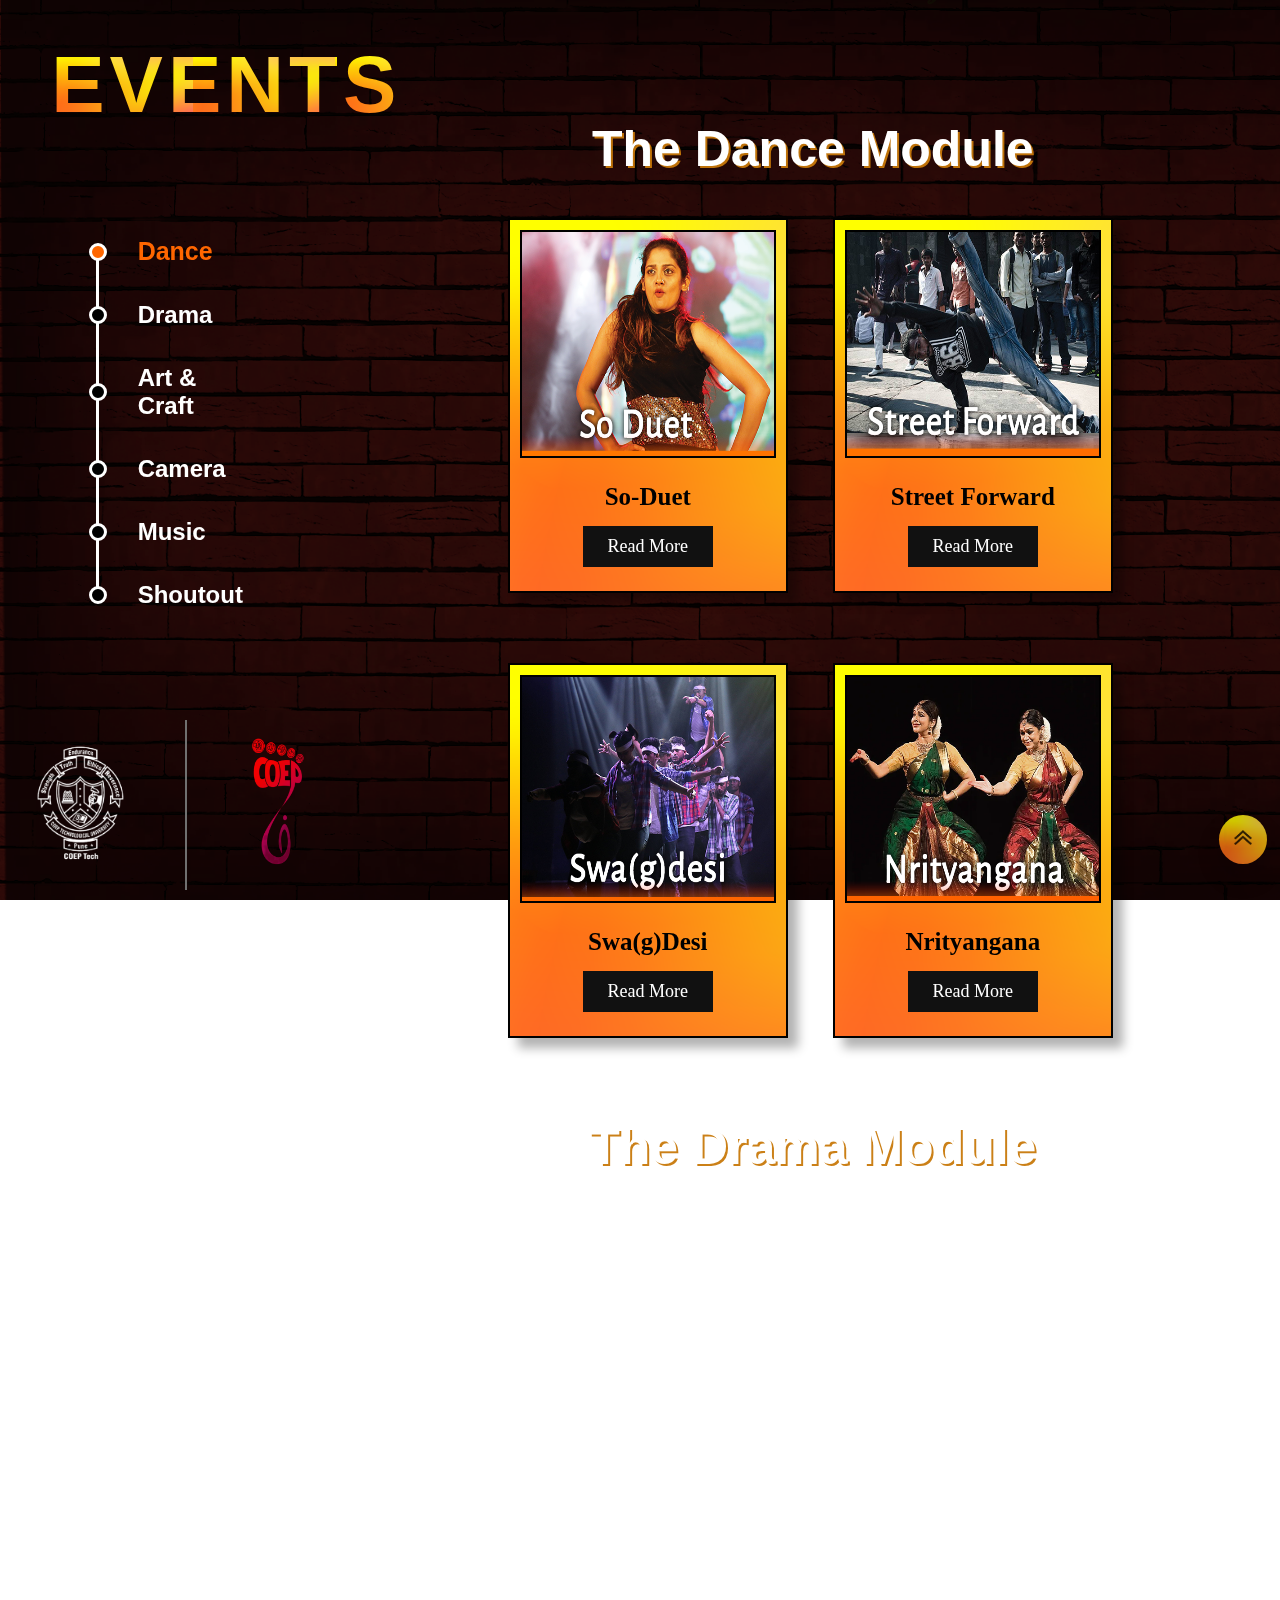
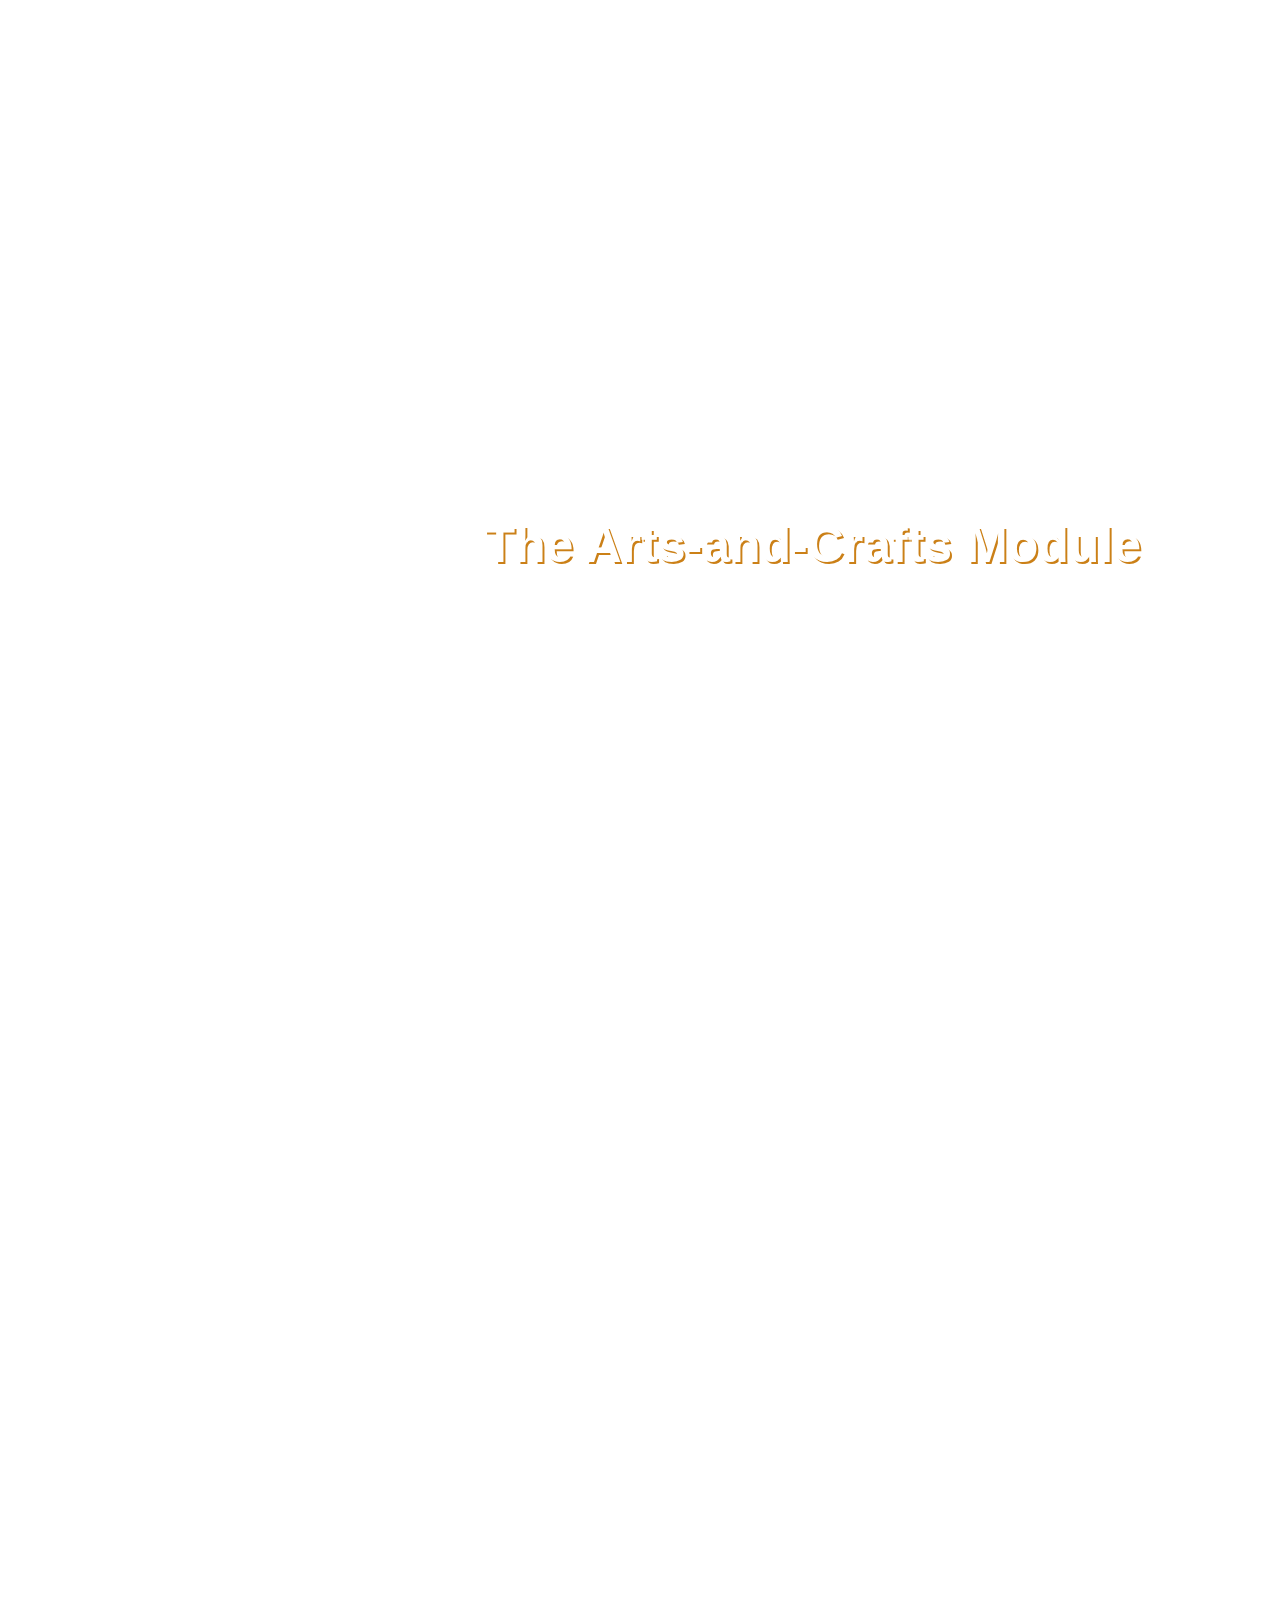
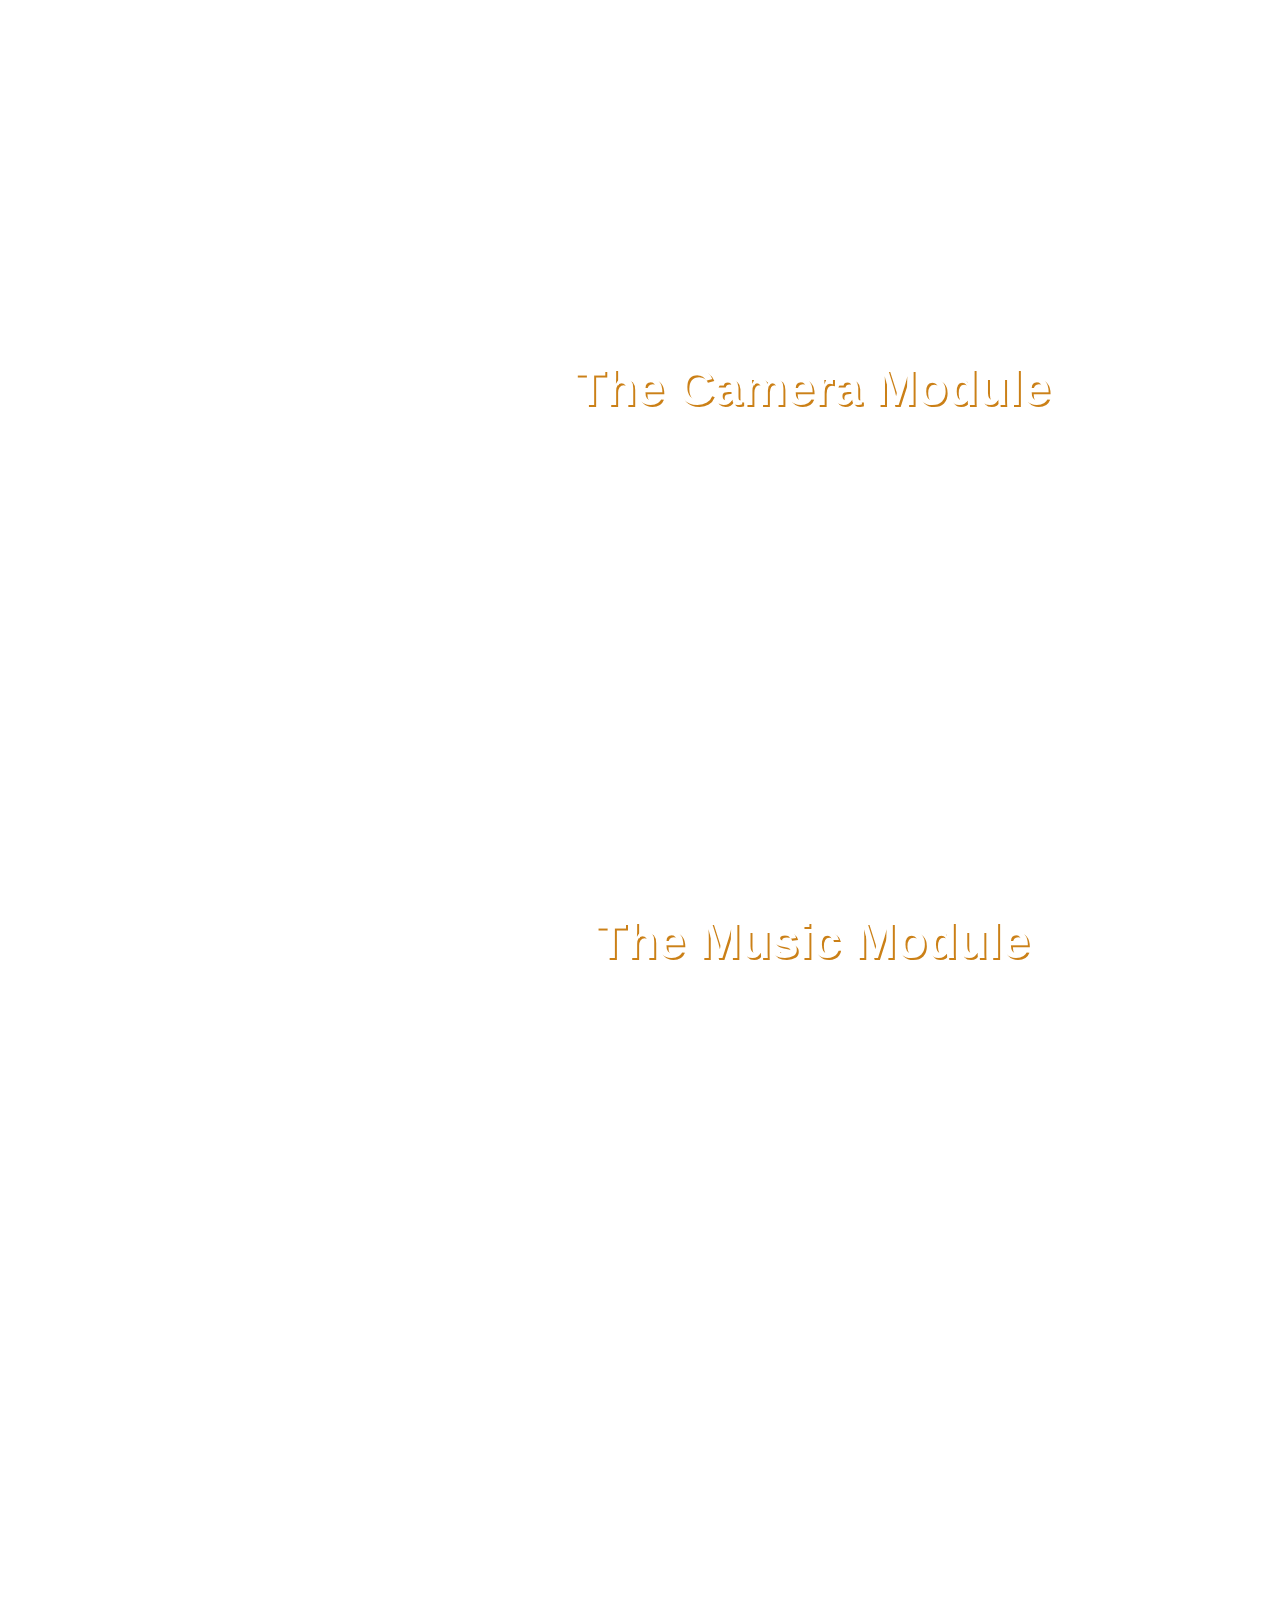
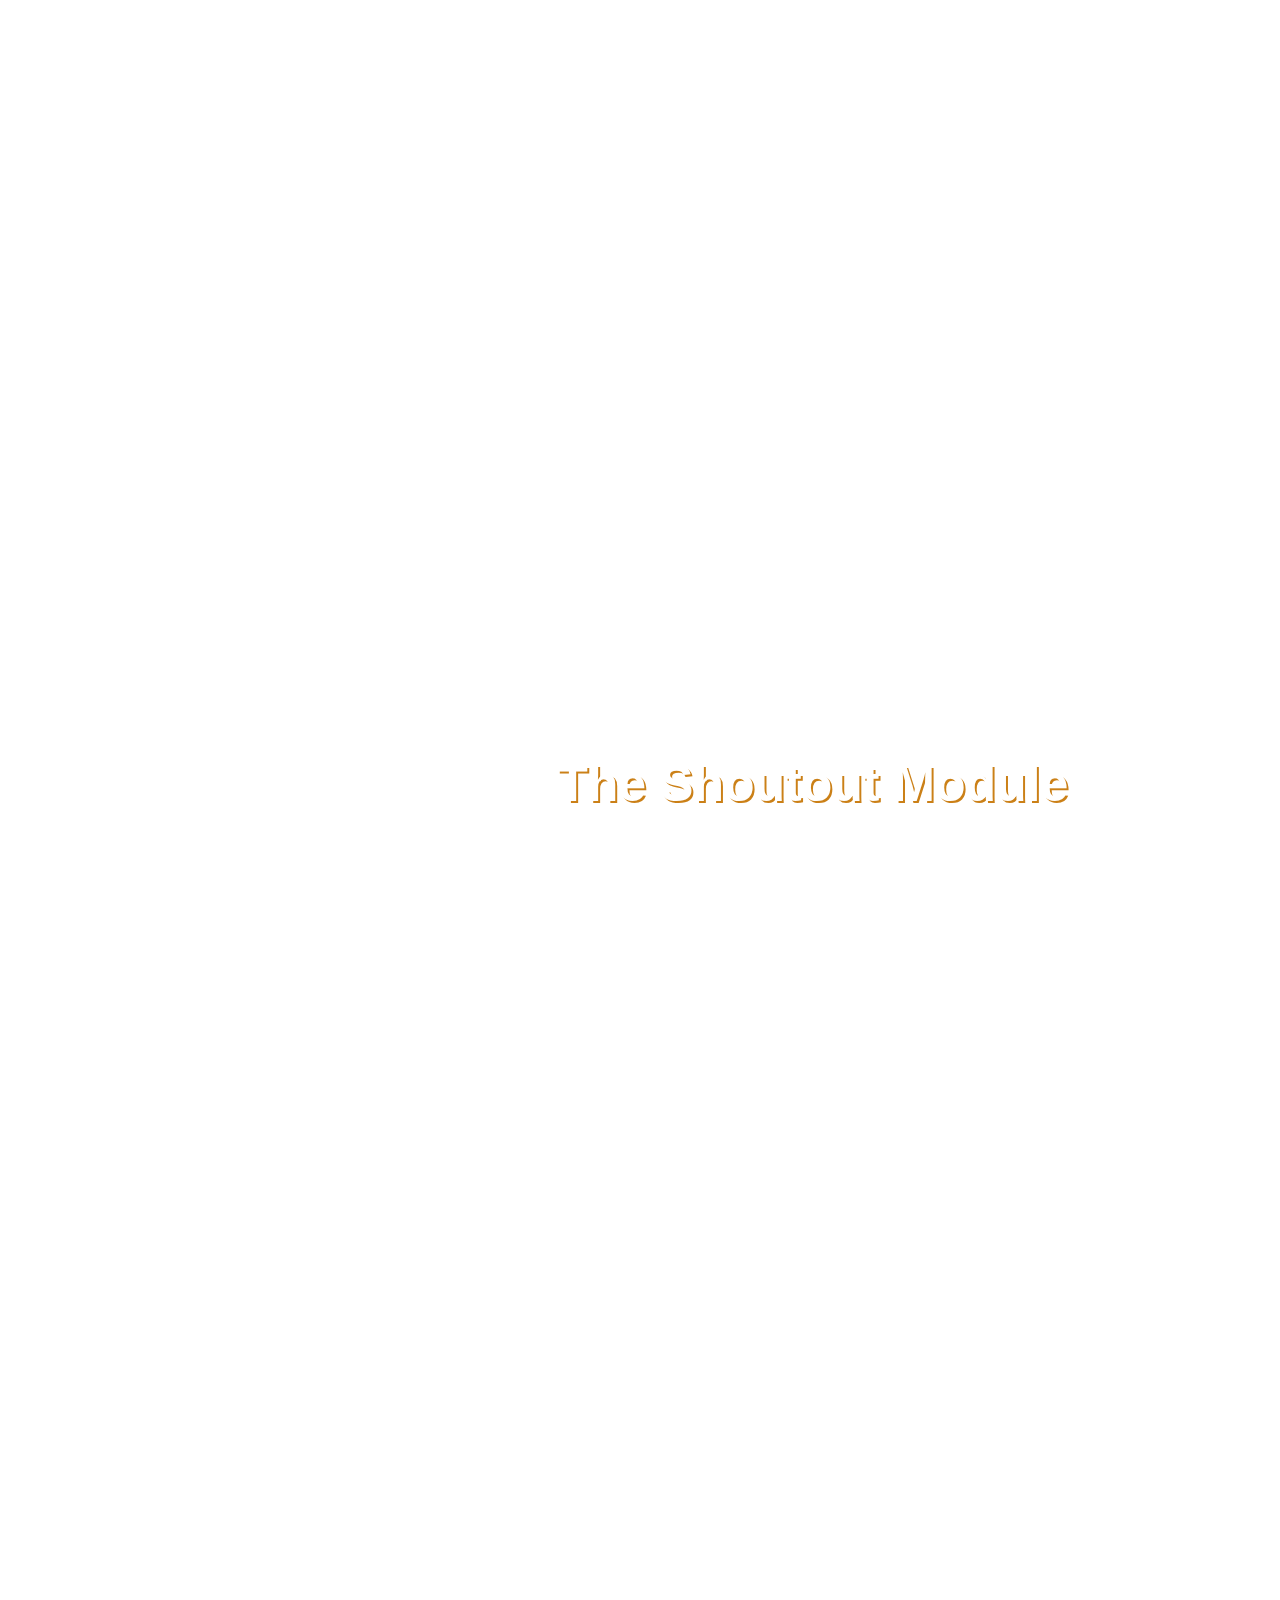
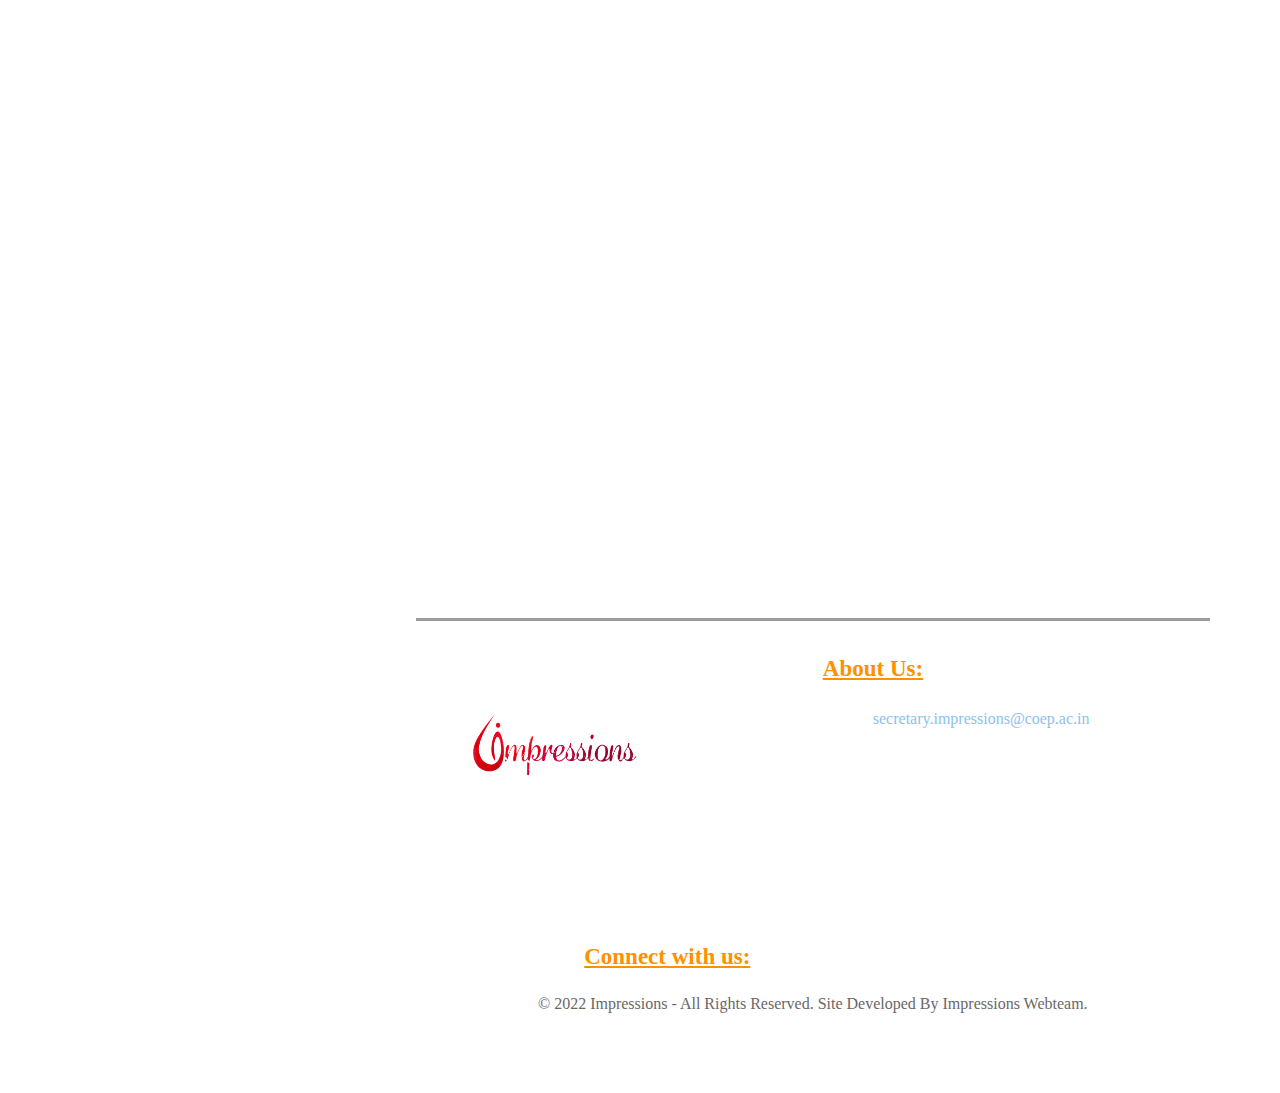
==== commit 5dbd8df2: "added dance event info" ====
--- a/index.html
+++ b/index.html
@@ -5,6 +5,8 @@
     <meta charset="UTF-8">
     <meta http-equiv="X-UA-Compatible" content="IE=edge">
     <meta name="viewport" content="width=device-width, initial-scale=1.0">
+    <meta name="description" content="Impressions is a Cultural Festival of College of Engineering, Pune.">
+    <meta name="keywords" content="impressions 22, impressions, Impressions, Impression, cultural fest, coep impressions, coep, pune, engineering, COEP, coep tech">
     <script src="jsFiles/jq.js"></script>
     <title>Events | Impressions'22 | COEP Tech</title>
     <link rel="stylesheet" href="cssFiles/preloader.css">
@@ -270,7 +272,7 @@
                     <div class="card" data-aos="zoom-in">
                         <div class="cardContent">
                             <img src="images/shoutout/versatile.png" alt="">
-                            <h2>Vers-atile</h2>
+                            <h2>Verse-A-tile</h2>
                             <div onclick="togglePopup(this.id)" id="VA">Read More</div>
                         </div>
                     </div>
@@ -300,10 +302,11 @@
                     <div class="footSec2">
                         <div class="footTitle2">About Us:</div>
                         <div class="footBody2">
-                            <li>In case of any queries, mail us at - help@xyz.com</li>
+                            <li>In case of any queries, mail us at - <a href="mailto:secretary.impressions@coep.ac.in" style="margin-left: 50px;">secretary.impressions@coep.ac.in</a></li>
                             <li style="margin-top: 12px;">Contact -
-                            <li class="noBullets" style="margin-top: 8px;">ABC(Events Head) - 1234567890</li>
-                            <li class="noBullets" style="margin-top: 5px;">XYZ(Web Head) - 1234567890</li>
+                            <li class="noBullets" style="margin-top: 8px;">Parva Shah (Events Head) - +91 8128152401</li>
+                            <li class="noBullets" style="margin-top: 5px;">Asmi Sathe (Events Head) - +91 7666144658</li>
+                            <li class="noBullets" style="margin-top: 5px;">Aryan Maria (Events Head) - +91 9766260001</li>
                             </li>
                         </div>
                     </div>
@@ -338,14 +341,13 @@
 
                     <div class="box1 box">
                         <div class="bg"></div>
-                        <div class="details">
+                        <div class="details" id="EveDetails">
                             <h1>DETAILS</h1>
                             <p>
                                 Lorem ipsum dolor sit amet, consectetur adipiscing
                                 elit. Integer lacinia dui lectus. Donec scelerisque ipsum
                                 diam, ac mattis orci pellentesque eget.
                             </p>
-                            <!-- <button>Check Now</button> -->
                         </div>
 
                         <div class="illustration">
@@ -357,14 +359,13 @@
 
                     <div class="box2 box">
                         <div class="bg"></div>
-                        <div class="details">
+                        <div class="details" id="EveStructure">
                             <h1>STRUCTURE</h1>
                             <p>
                                 Lorem ipsum dolor sit amet, consectetur adipiscing
                                 elit. Integer lacinia dui lectus. Donec scelerisque ipsum
                                 diam, ac mattis orci pellentesque eget.
                             </p>
-                            <!-- <button>Check Now</button> -->
                         </div>
 
                         <div class="illustration">
@@ -375,14 +376,13 @@
 
                     <div class="box3 box">
                         <div class="bg"></div>
-                        <div class="details">
+                        <div class="details" id="EveRules">
                             <h1>RULES</h1>
                             <p>
                                 Lorem ipsum dolor sit amet, consectetur adipiscing
                                 elit. Integer lacinia dui lectus. Donec scelerisque ipsum
                                 diam, ac mattis orci pellentesque eget.
                             </p>
-                            <!-- <button>Check Now</button> -->
                         </div>
 
                         <div class="illustration">
@@ -393,7 +393,7 @@
 
                     <div class="box4 box">
                         <div class="bg"></div>
-                        <div class="details">
+                        <div class="details" id="EveContact">
                             <h1>CONTACT US</h1>
                             <p>
                                 Lorem ipsum dolor sit amet, consectetur adipiscing
--- a/cssFiles/bg_style.css
+++ b/cssFiles/bg_style.css
@@ -23,13 +23,13 @@
     z-index: -100;
 } */
 
-main{
+main {
     display: flex;
     flex-direction: row;
     user-select: none;
 }
 
-.leftContainer{
+.leftContainer {
     height: 100vh;
     width: 27%;
     position: fixed;
@@ -40,7 +40,7 @@
     /* background-color: rgb(37, 37, 37); */
 }
 
-.rightContainer{
+.rightContainer {
     width: 73%;
     margin-left: 27%;
     display: flex;
@@ -52,7 +52,7 @@
     padding: 70px;
 }
 
-.rightContainer>div{
+.rightContainer>div {
     display: flex;
     flex-direction: column;
     flex-wrap: wrap;
@@ -60,7 +60,7 @@
     justify-content: center;
 }
 
-.rightContainer>div>div{
+.rightContainer>div>div {
     display: flex;
     flex-direction: row;
     flex-wrap: wrap;
@@ -86,7 +86,7 @@
     animation: shine 8s linear infinite;
 }
 
-.logos{
+.logos {
     width: 100%;
     display: flex;
     flex-direction: row;
@@ -98,12 +98,12 @@
     margin-bottom: 25px;
 }
 
-.coepLogo{
+.coepLogo {
     width: 220px;
     height: 220px;
 }
 
-.impressLogo{
+.impressLogo {
     width: 135px;
     height: 170px;
     border-left: 2px solid rgb(112, 112, 112);
@@ -120,11 +120,11 @@
     }
 }
 
-.leftContainer a{
+.leftContainer a {
     text-decoration: none;
 }
 
-.leftContainer ul{
+.leftContainer ul {
     width: min-content;
     list-style: none;
     padding-left: 35px;
@@ -132,7 +132,7 @@
     top: -3vh;
 }
 
-.leftContainer ul:after{
+.leftContainer ul:after {
     content: "";
     position: absolute;
     width: 3px;
@@ -142,7 +142,7 @@
     background: white;
 }
 
-.leftContainer ul a li::before{
+.leftContainer ul a li::before {
     content: "";
     position: absolute;
     background: black;
@@ -156,11 +156,11 @@
     z-index: 1;
 }
 
-.leftContainer ul a li.active{
+.leftContainer ul a li.active {
     font-size: 25px;
 }
 
-.leftContainer ul li{
+.leftContainer ul li {
     position: relative;
     color: white;
     font-family: 'Trebuchet MS', 'Lucida Sans Unicode', 'Lucida Grande', 'Lucida Sans', Arial, sans-serif;
@@ -171,7 +171,7 @@
     cursor: pointer;
 }
 
-.leftContainer ul li:after{
+.leftContainer ul li:after {
     content: "";
     position: absolute;
     bottom: -5px;
@@ -180,24 +180,25 @@
     /* border-top: 2px solid rgba(255, 255, 255, 0.474); */
 }
 
-.leftContainer ul li.active, .leftContainer ul li:hover{
+.leftContainer ul li.active,
+.leftContainer ul li:hover {
     color: rgb(255, 102, 0);
 }
 
-.leftContainer ul a li.active::before{
+.leftContainer ul a li.active::before {
     background: rgb(255, 102, 0);
 }
 
-.modTitle{
+.modTitle {
     font-size: 50px;
     font-family: 'Trebuchet MS', 'Lucida Sans Unicode', 'Lucida Grande', 'Lucida Sans', Arial, sans-serif;
     color: white;
     margin-top: 25px;
-    text-shadow: 
-      2px 2px 0px #c8790af1;
-}
-
-.m4nav{
+    text-shadow:
+        2px 2px 0px #c8790af1;
+}
+
+.m4nav {
     margin-bottom: 25px;
 }
 
@@ -209,7 +210,7 @@
     flex-direction: column;
     /* background: repeating-linear-gradient(135deg, #f6d900, red 1px, #d4cd96); */
     height: 375px;
-    width: 300px;
+    width: 280px;
     margin: 40px 25px 30px 20px;
     background: url(../images/Page4.svg);
     background-size: cover;
@@ -220,7 +221,7 @@
     padding: 10px;
 }
 
-.cardContent:hover{
+.cardContent:hover {
     transform: scale(1.08);
 }
 
@@ -252,16 +253,21 @@
     cursor: pointer;
 }
 
-.cardContent div:hover{
+.cardContent div:hover {
     color: red;
-    
+
 }
 
 
 /* popup */
 
-#drama.active, #dance.active, #music.active, #anc.active, #blur1.active, #blur2.active{
-    filter: blur(20px);
+#drama.active,
+#dance.active,
+#music.active,
+#anc.active,
+#blur1.active,
+#blur2.active {
+    filter: blur(15px);
     user-select: none;
     pointer-events: none;
 }
@@ -351,18 +357,18 @@
 }
 
 @media (max-width: 950px) {
-    main{
+    main {
         display: flex;
         flex-direction: column;
     }
-    
-    .leftContainer{
+
+    .leftContainer {
         height: 100vh;
         width: 100%;
         position: relative;
     }
-    
-    .rightContainer{
+
+    .rightContainer {
         width: 100%;
         margin-left: 0%;
         padding: 10px;
@@ -370,22 +376,26 @@
 
     h1.titleText {
         position: absolute;
-        top: 8vh;
+        top: 6vh;
         left: 0;
         width: 100%;
         text-align: center;
     }
 
-    .leftContainer ul li{
+    .leftContainer ul {
+        top: -8vh;
+    }
+
+    .leftContainer ul li {
         font-size: 22px;
         margin: 20px 2px;
     }
 
-    .leftContainer ul a li.active{
+    .leftContainer ul a li.active {
         font-size: 24px;
     }
 
-    .modTitle{
+    .modTitle {
         width: 100%;
         text-align: center;
         font-size: 45px;
@@ -395,35 +405,47 @@
         margin-bottom: 10px;
     }
 
-    .m4nav{
+    .m4nav {
         margin-bottom: 45px;
     }
-    
+
     .card .cardContent {
         margin: 20px 25px 30px 25px;
-        height: 380px;
-        width: 270px;
-    }
+        height: 390px;
+        width: 280px;
+    }
+
+    .logos {
+        bottom: 40px;
+    }
+
+    .coepLogo {
+        width: 200px;
+        height: 200px;
+    }
+    
+    .impressLogo {
+        width: 127px;
+        height: 155px;
+    }
+
 }
 
 /* scrollbar */
 
-body::-webkit-scrollbar-track
-{
-	box-shadow: inset 0 0 6px rgba(0,0,0,0.3);
-	background-color: #F5F5F5;
-}
-
-body::-webkit-scrollbar
-{
-	width: 10px;
-	background-color: #F5F5F5;
-}
-
-body::-webkit-scrollbar-thumb
-{
-	background-color: #2b0606;
-	border: 1px solid #210e0e;
+body::-webkit-scrollbar-track {
+    box-shadow: inset 0 0 6px rgba(0, 0, 0, 0.3);
+    background-color: #F5F5F5;
+}
+
+body::-webkit-scrollbar {
+    width: 10px;
+    background-color: #F5F5F5;
+}
+
+body::-webkit-scrollbar-thumb {
+    background-color: #2b0606;
+    border: 1px solid #210e0e;
 }
 
 /* footer */
@@ -445,7 +467,7 @@
     margin-bottom: 50px;
 }
 
-.footSec1{
+.footSec1 {
     margin-right: 20px;
 }
 
@@ -470,7 +492,7 @@
     text-decoration: underline;
 }
 
-.footSec3{
+.footSec3 {
     display: flex;
     align-items: center;
     justify-content: center;
@@ -478,11 +500,13 @@
     margin-bottom: 15px;
 }
 
-p.lastLine{
+p.lastLine {
     color: #6a6767;
-}
-
-.footTitle3{
+    width: 95%;
+    text-align: center;
+}
+
+.footTitle3 {
     margin-right: 40px;
 }
 
@@ -491,8 +515,8 @@
     margin: 2px 5px;
 }
 
-.footBody3 img:hover{
-    transform: scale(1.1);
+.footBody3 img:hover {
+    transform: scale(1.15);
 }
 
 .noBullets {
@@ -500,6 +524,11 @@
     margin-left: 50px;
 }
 
+.footBody2 a{
+    text-decoration: none;
+    color: rgb(141, 193, 238);
+}
+
 @media (max-width: 1200px) {
 
     .footSec1,
@@ -536,7 +565,7 @@
         width: 45%;
     }
 
-    .footSec1{
+    .footSec1 {
         margin-right: 0px;
     }
 
@@ -565,8 +594,10 @@
         font-size: 18px;
     }
 
-    .footTitle3{
+    .footTitle3 {
         margin-right: 0px;
+        width: 100%;
+        text-align: center;
     }
 
     .footSec1Container {
@@ -584,6 +615,6 @@
 }
 
 /* disabling scrolling when popup is visible */
-body.popupActive{
+body.popupActive {
     overflow: hidden;
 }--- a/cssFiles/popup_slider.css
+++ b/cssFiles/popup_slider.css
@@ -36,11 +36,13 @@
 }
 
 .slider .box .details {
-    padding: 130px;
+    padding:  30px 130px;
     padding-right: 0;
     z-index: 100;
     grid-column: 1 / span 1;
     grid-row: -1;
+    height: 55%;
+    overflow-y: auto;
 }
 
 .slider .box .details h1 {
@@ -51,7 +53,7 @@
 
 .slider .box .details p {
     display: inline-block;
-    font-size: 22px;
+    font-size: 26px;
     color: #b5b4b4;
     margin-bottom: 1rem;
     margin-right: 1rem;
@@ -124,7 +126,7 @@
 
 .prev,
 .next {
-    width: 35px;
+    width: 30px;
     cursor: pointer;
     opacity: 0.4;
     transition: all 0.5s ease;
@@ -222,20 +224,19 @@
         width: 72%;
     }
 
-
     .slider .box .details h1 {
         font-size: 45px;
     }
 
     .slider .box .details p {
-        font-size: 21px;
+        font-size: 24px;
         margin-bottom: 0.7rem;
         margin-right: 0.7rem;
     }
 
     .prev,
     .next {
-        width: 32px;
+        width: 28px;
     }
 
     .trail {
@@ -252,22 +253,24 @@
 @media (max-width: 900px) {
     #popup {
         width: 95vw;
-        height: 95vh;
+        height: 90vh;
     }
 
     .slider .box {
         display: flex;
-        flex-direction: column-reverse;
-    }
-
-    .slider .illustration {
-        position: relative;
-        top: 50px;
+        flex-direction: column;
+    }
+
+    .slider .illustration {
+        position: relative;
+        top: 0px;
     }
 
     .slider .illustration div {
-        height: 15rem;
-        width: 14rem;
+        height: 10rem;
+        /* width: 14rem; */
+        width: 150%;
+        display: none;
     }
 
     .slider .illustration a {
@@ -279,24 +282,32 @@
         padding: 12px 25px;
         margin-top: 25px;
     }
+
+    .slider .box .details {
+        padding:  10px 130px;
+        height: 65%;
+        margin-top: 8%;
+        margin-bottom: 1%;
+        margin-right: 10%;
+    }
 }
 
 @media (max-width: 700px) {
     .slider .illustration {
         position: relative;
-        top: 70px;
+        top: 0px;
     }
 
 
     .slider .box .details {
-        padding: 100px 70px 130px 70px;
+        padding: 70px 20px 0px 70px;
     }
 }
 
 @media (max-width: 600px) {
     .slider .illustration {
         position: relative;
-        top: -25px;
+        top: 0px;
     }
 
     .EveName {
@@ -310,7 +321,7 @@
 
     .prev,
     .next {
-        width: 28px;
+        width: 25px;
     }
 
     .trail {
@@ -344,14 +355,20 @@
     }
 
     .slider .box .details p {
-        font-size: 20px;
+        font-size: 22px;
         margin-right: 0;
-        margin-bottom: 1rem;
+        /* margin-bottom: 1rem; */
 
     }
 
     .slider .box .details {
-        padding: 75px 70px 130px 70px;
+        padding: 70px 20px 10px 70px;
+    }
+
+    #popup a {
+        padding: 10px 20px;
+        margin-top: 24px;
+        background-color: white;
     }
 
 }
@@ -359,20 +376,24 @@
 @media (max-width: 520px) {
     .slider .illustration {
         position: relative;
-        top: -40px;
+        top: 0px;
+    }
+
+    .slider .illustration div{
+        height: 12rem;
     }
 
     .prev,
     .next {
-        width: 25px;
+        width: 23px;
     }
 
     .slider .box .details {
-        padding: 70px 70px 130px 70px;
+        padding: 25px 20px 10px 70px;
     }
 
     .slider .box .details h1 {
-        font-size: 35px;
+        font-size: 32px;
         margin-top: 20px;
         margin-bottom: 20px;
     }
@@ -388,13 +409,30 @@
 @media (max-width: 450px) {
     .slider .illustration {
         position: relative;
-        top: -30px;
+        top: 0px;
     }
 }
 
 @media (max-width: 400px) {
     .slider .illustration {
         position: relative;
-        top: 15px;
-    }
+        top: 0px;
+    }
+}
+
+/* scrollbar */
+
+.slider .box .details::-webkit-scrollbar-track {
+    box-shadow: inset 0 0 6px rgba(0, 0, 0, 0.3);
+    background-color: rgb(112, 112, 112);
+}
+
+.slider .box .details::-webkit-scrollbar {
+    width: 3px;
+    background-color: black;
+}
+
+.slider .box .details::-webkit-scrollbar-thumb {
+    background-color: white;
+    border: 1px solid white;
 }